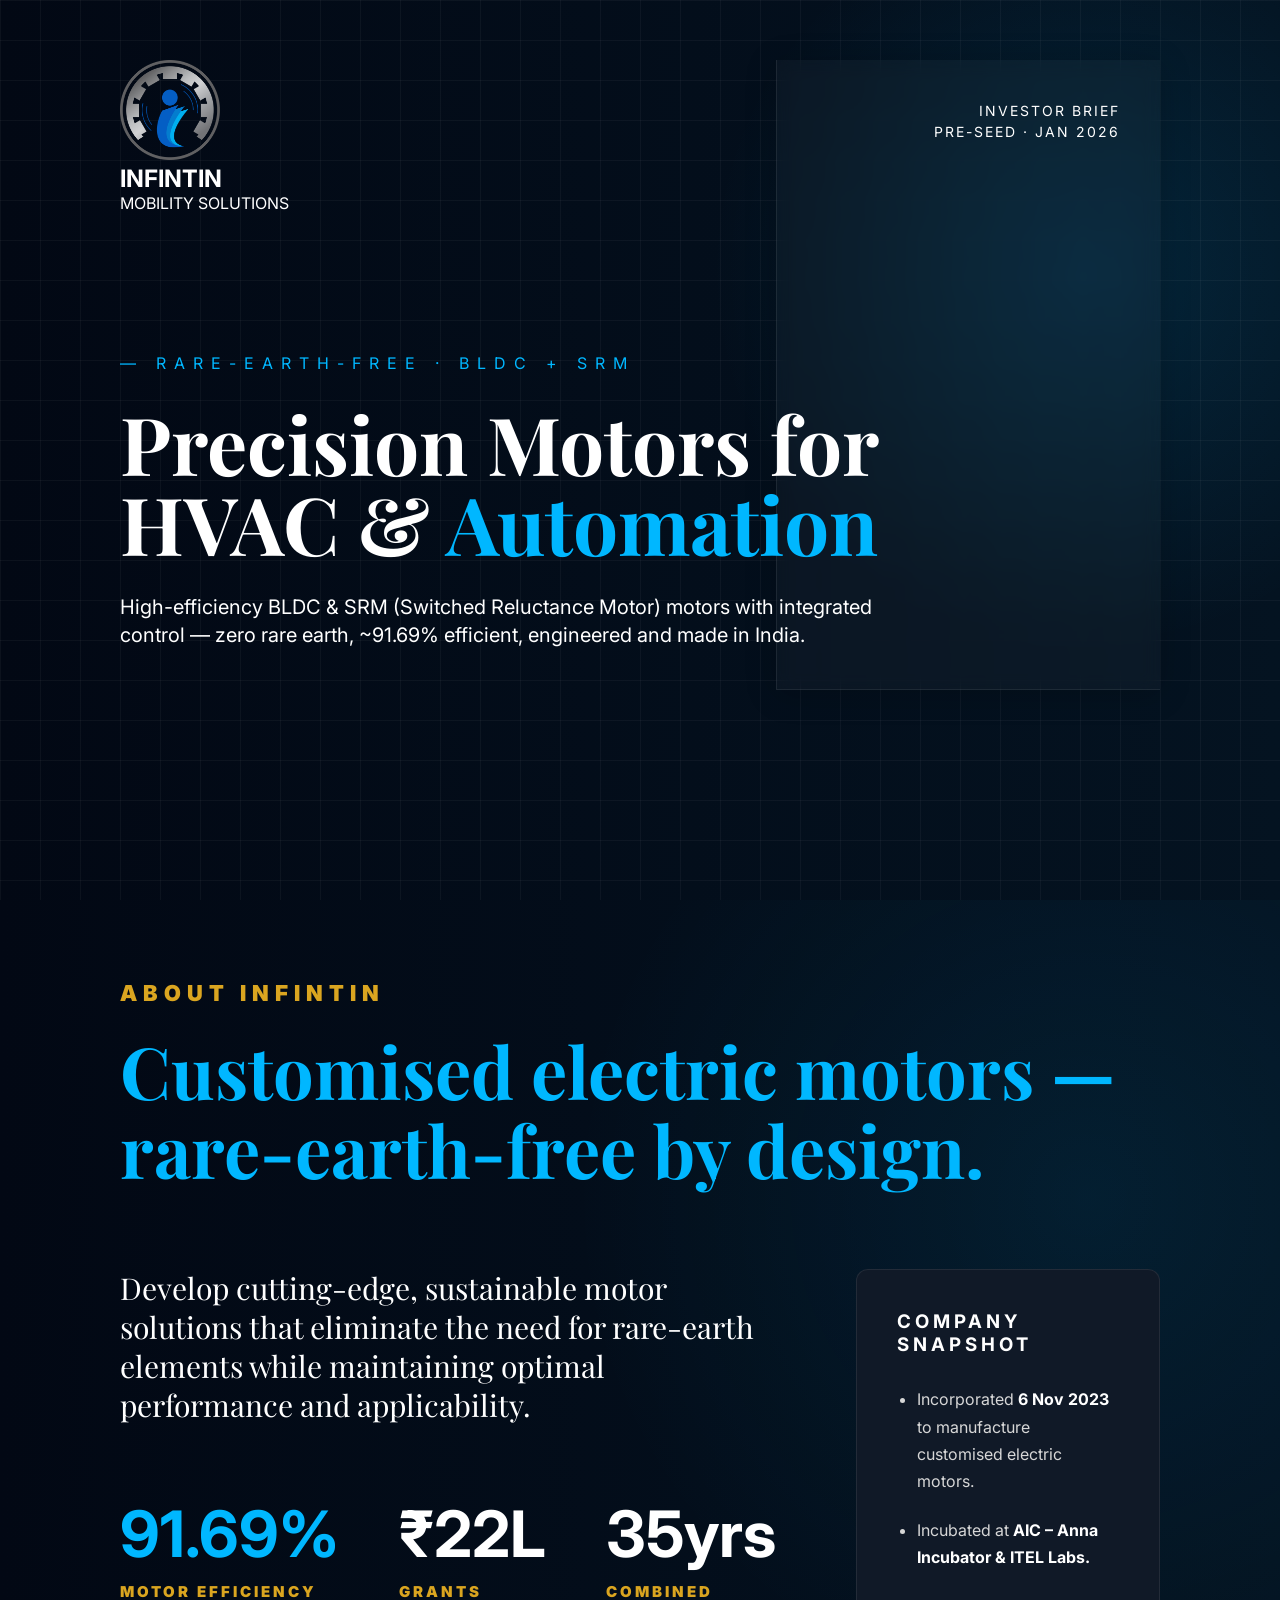
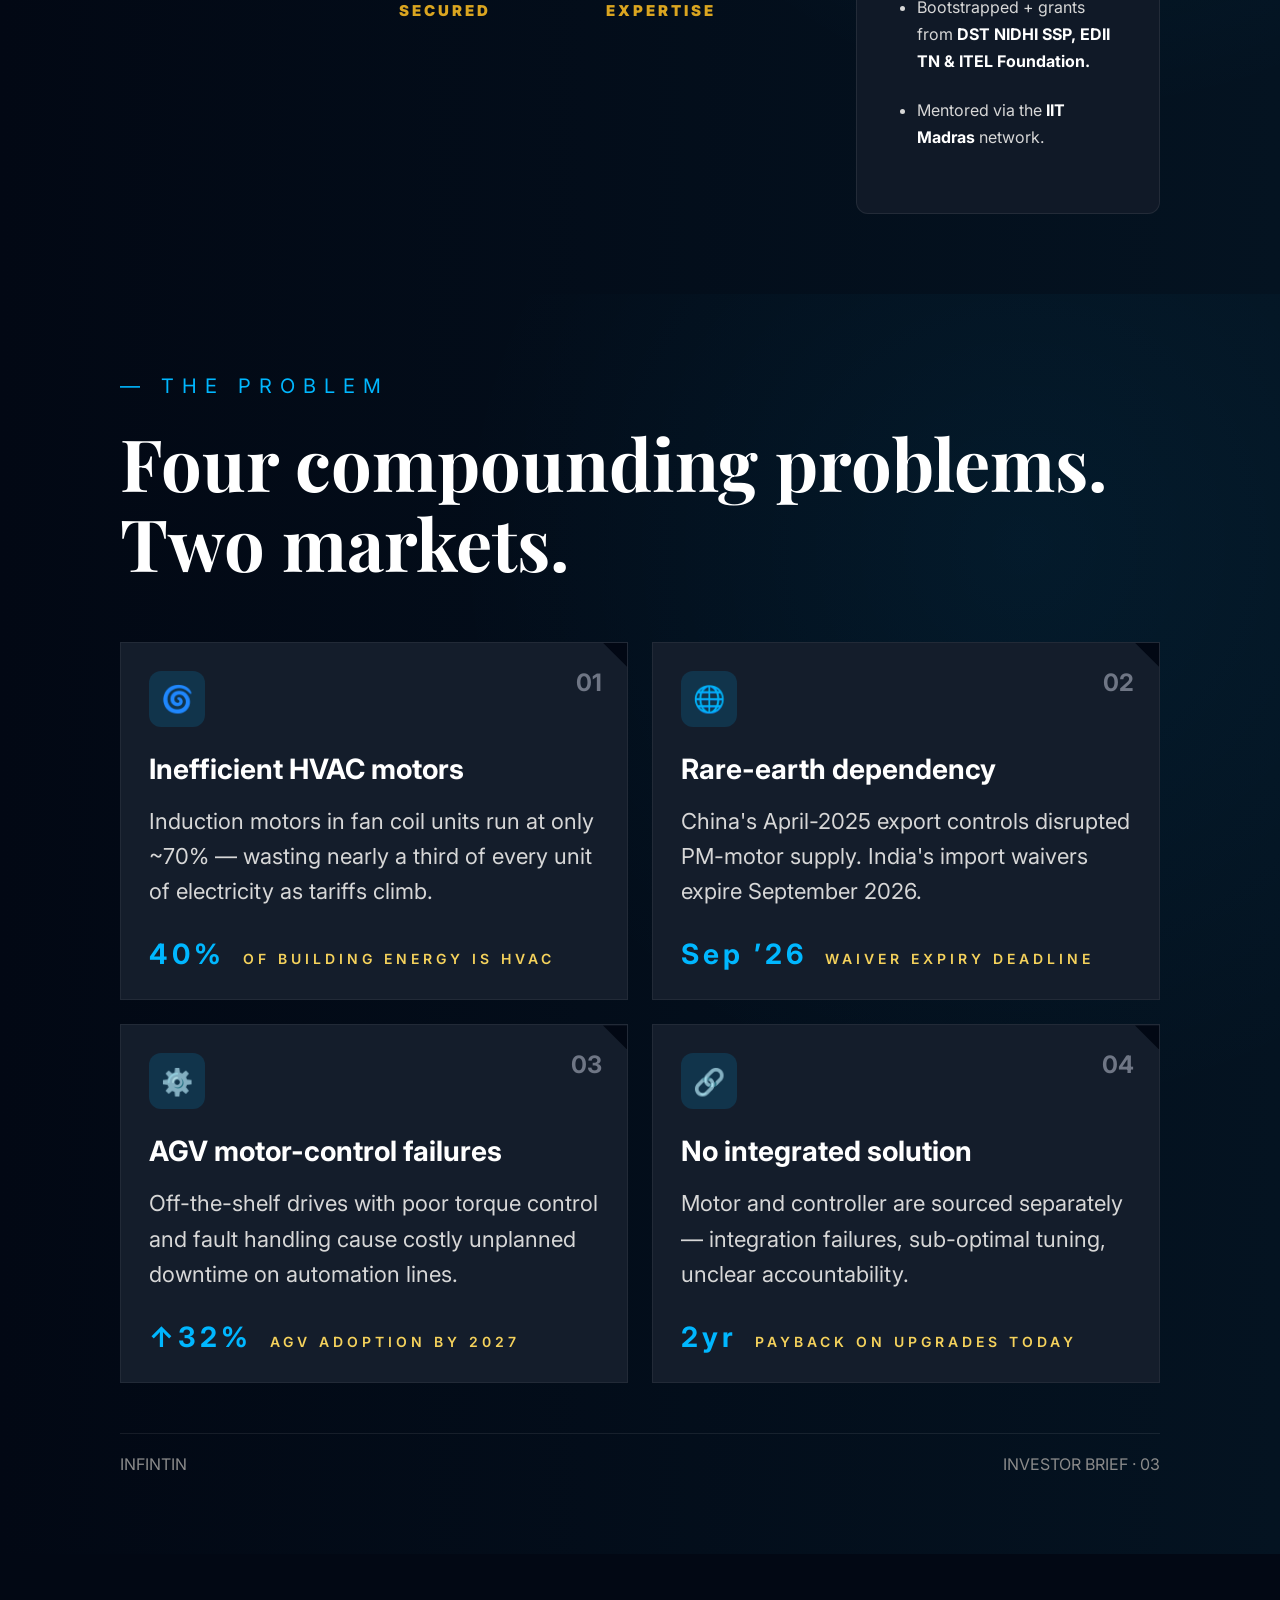
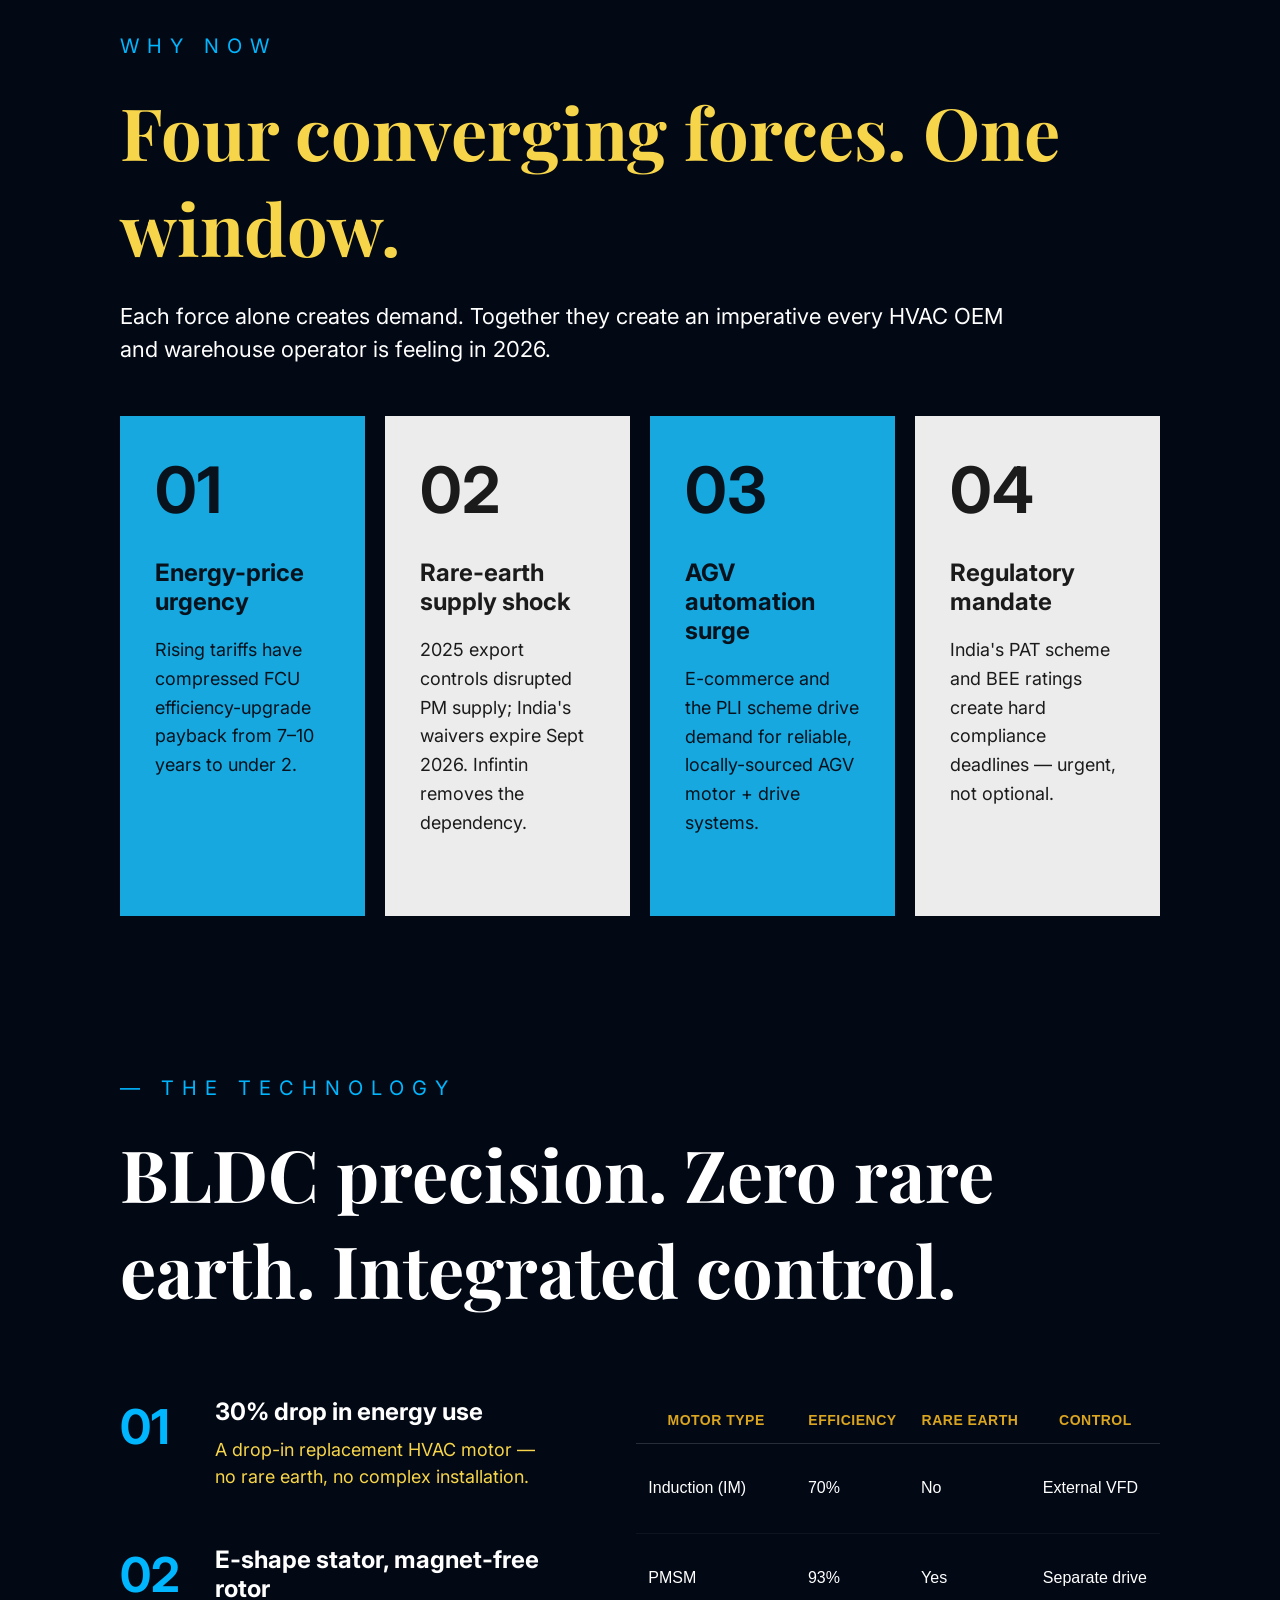
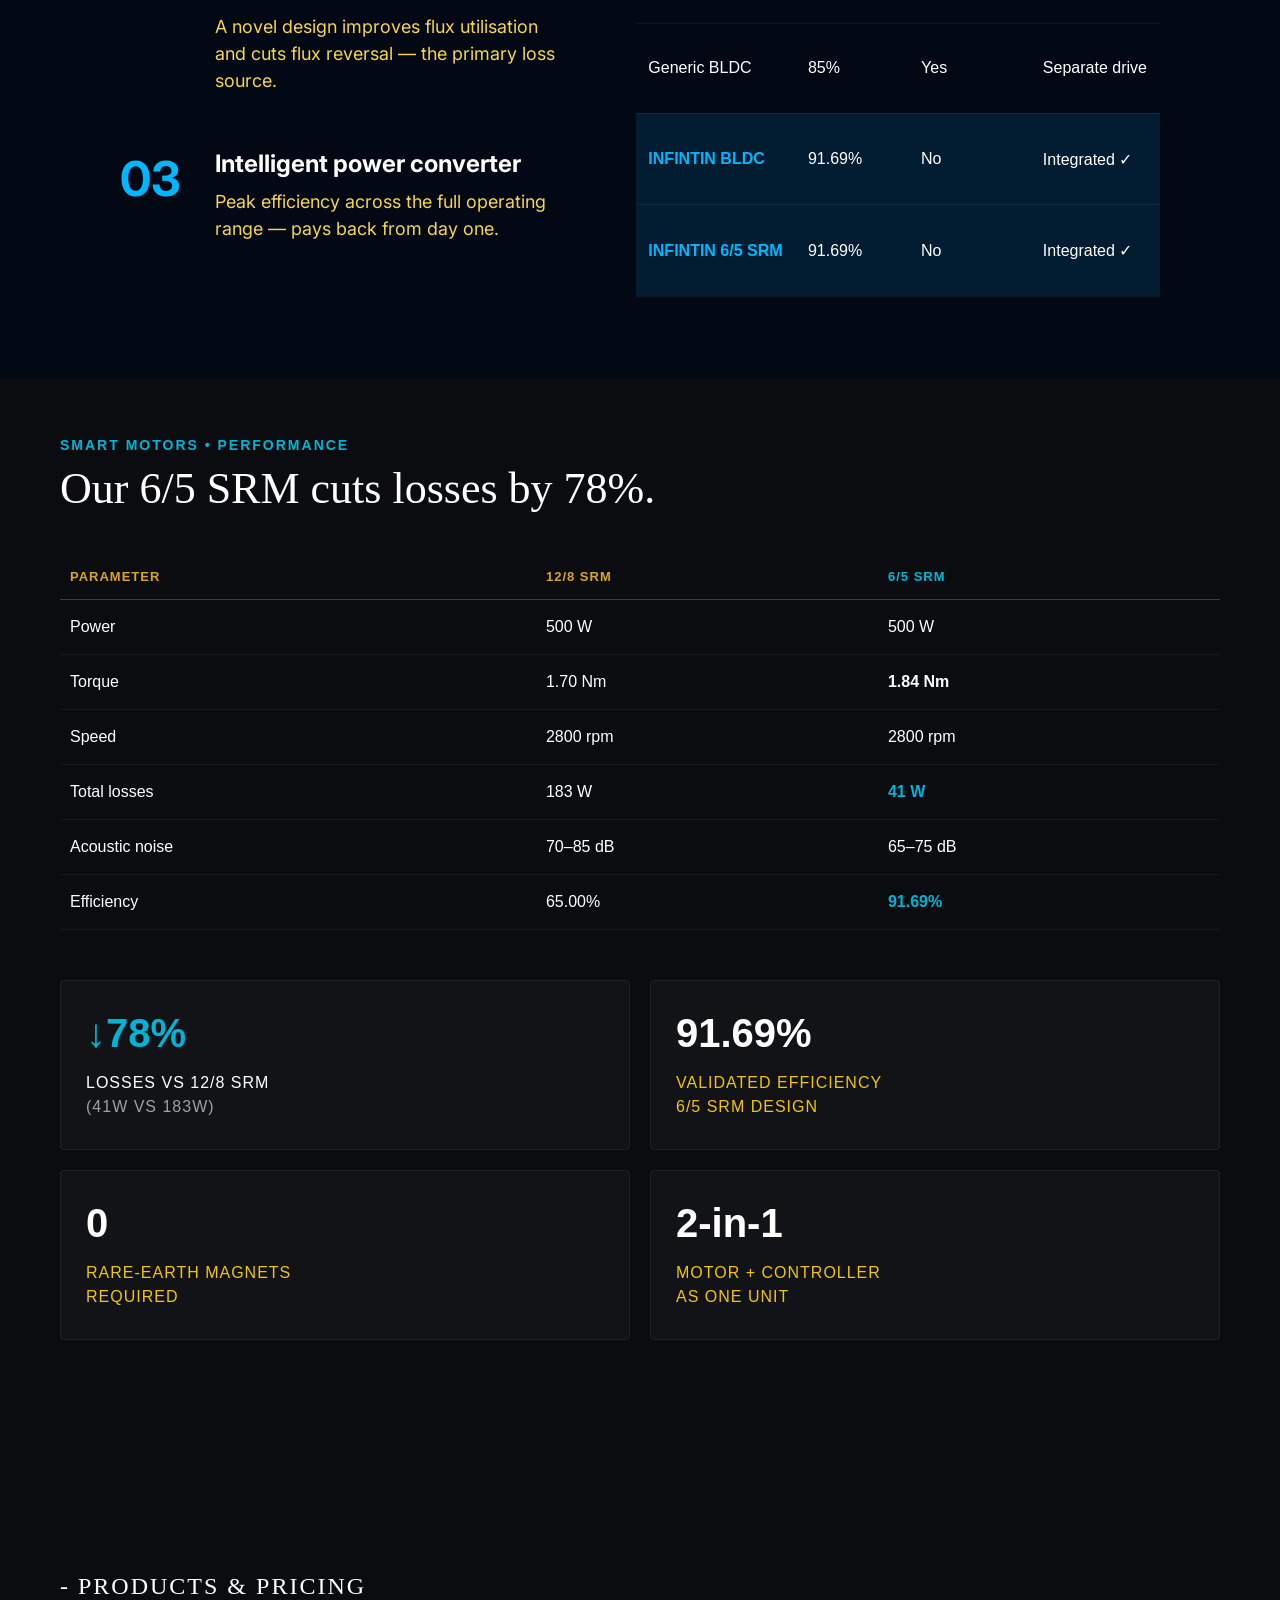
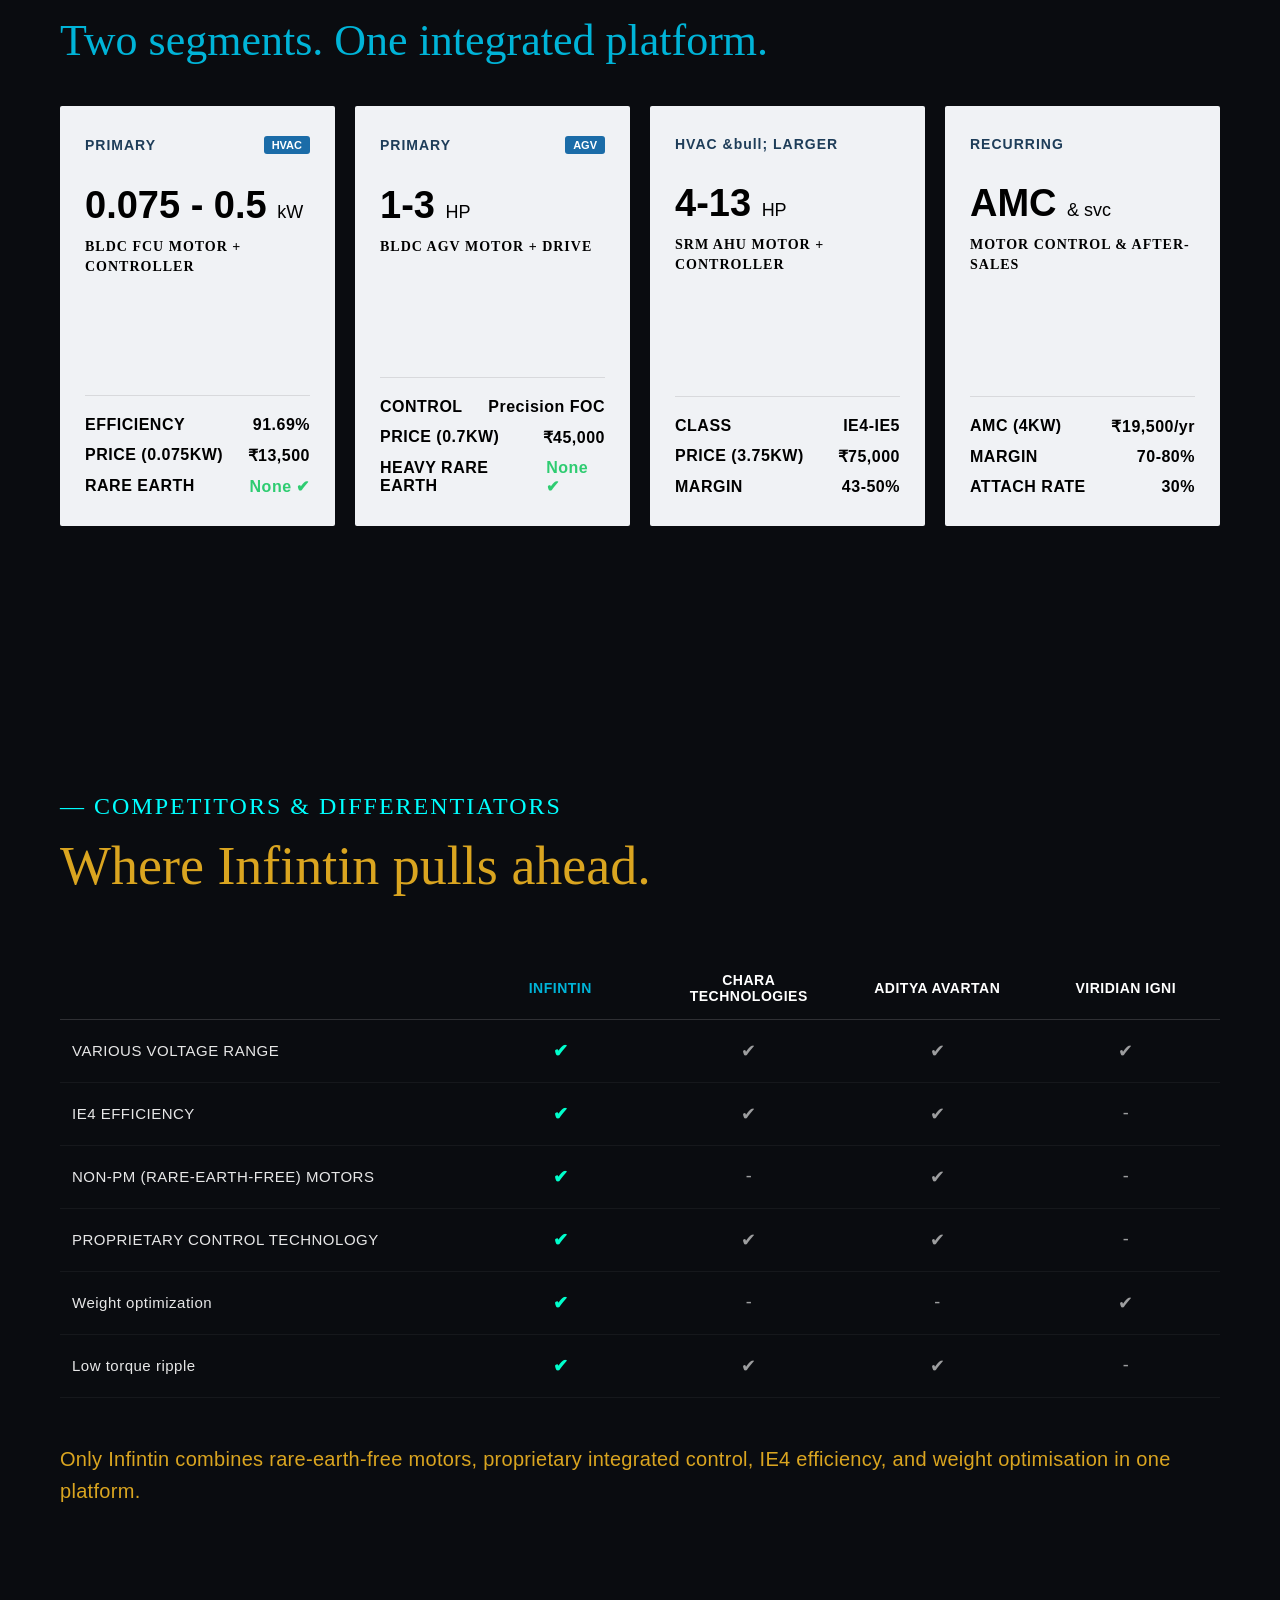
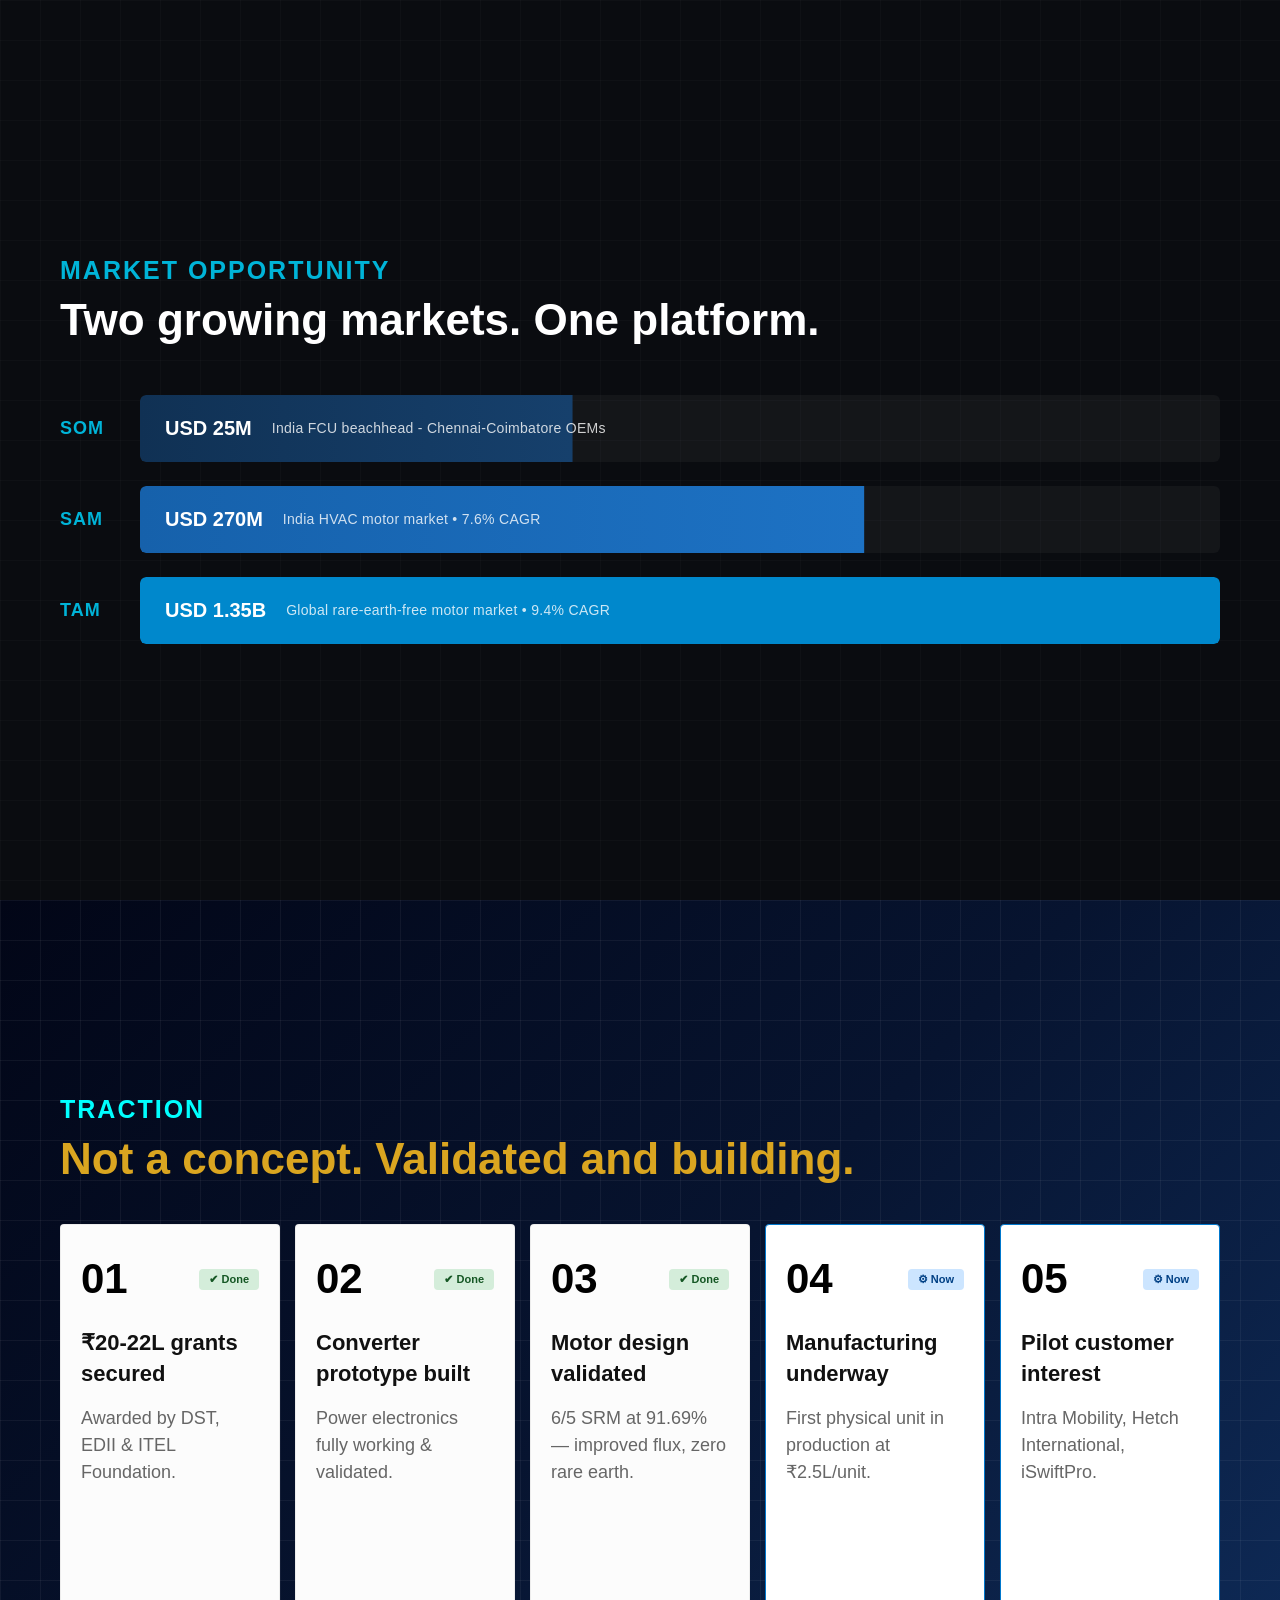
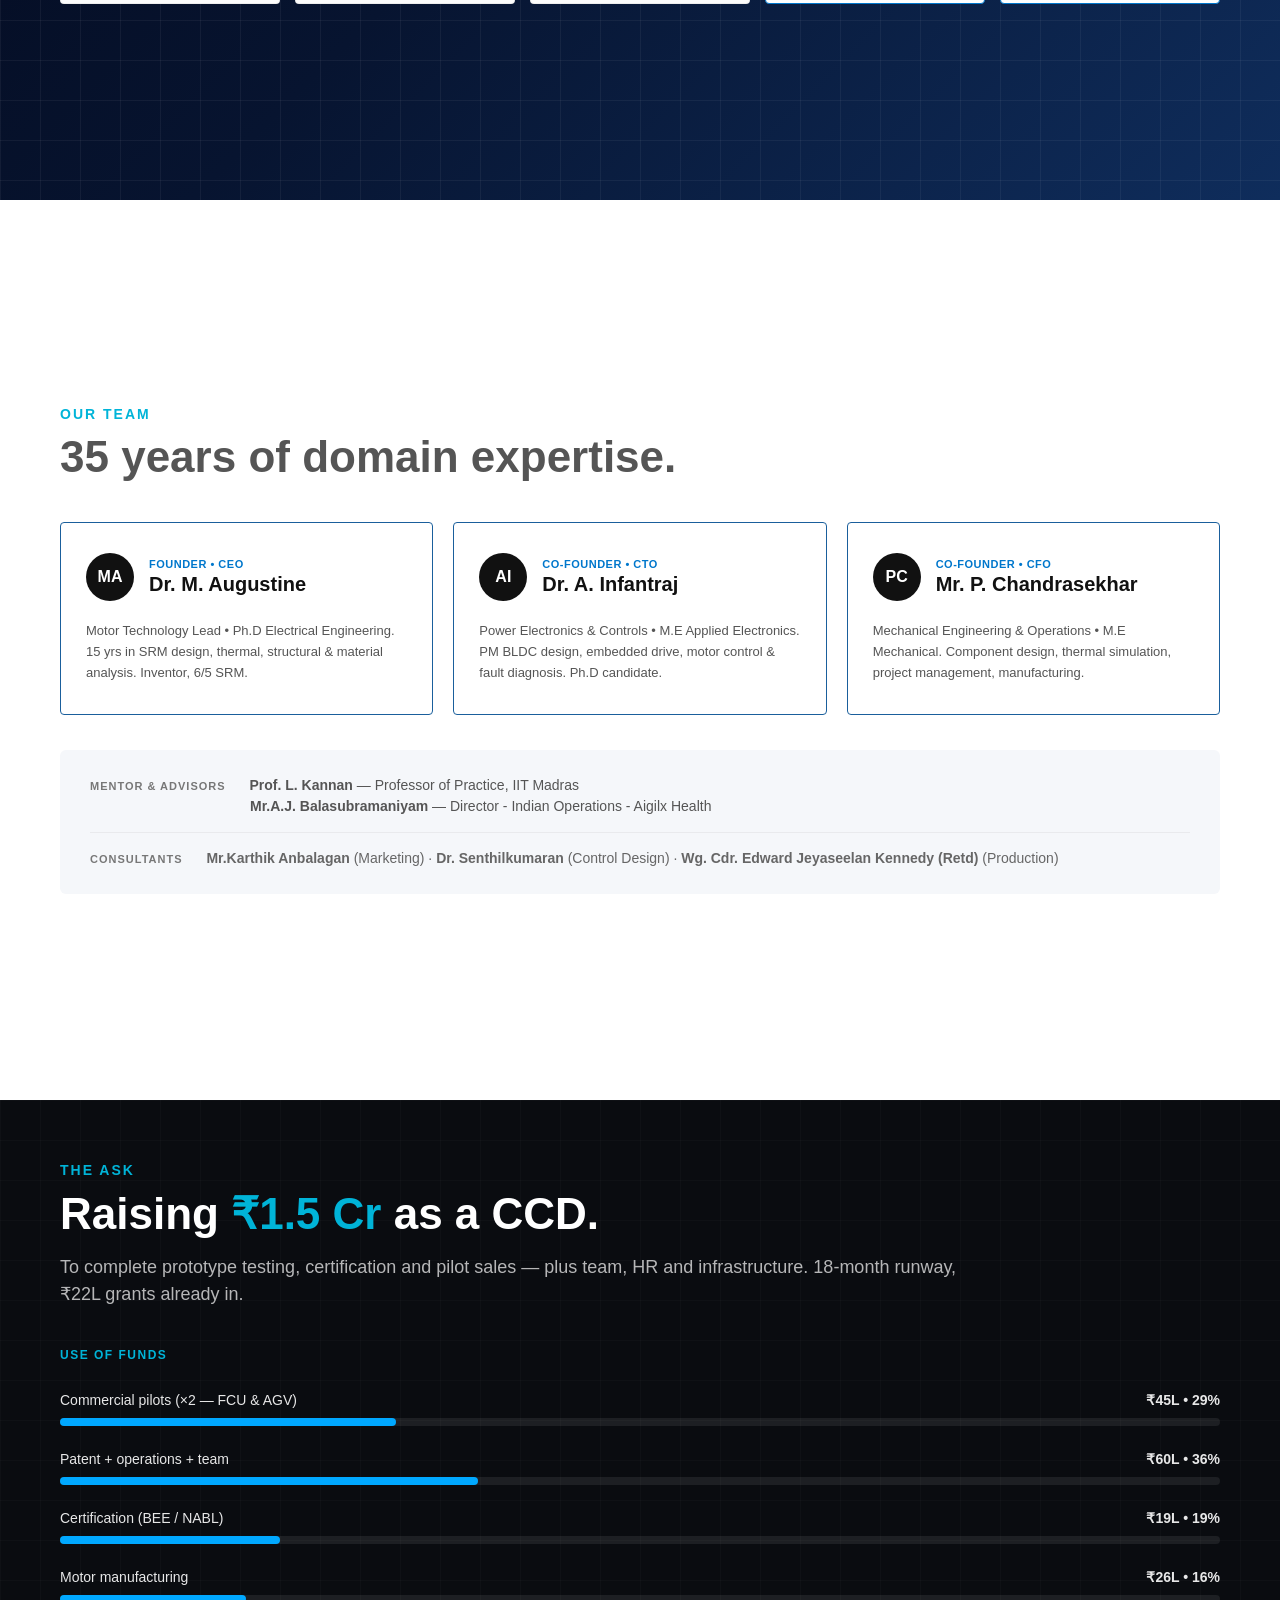
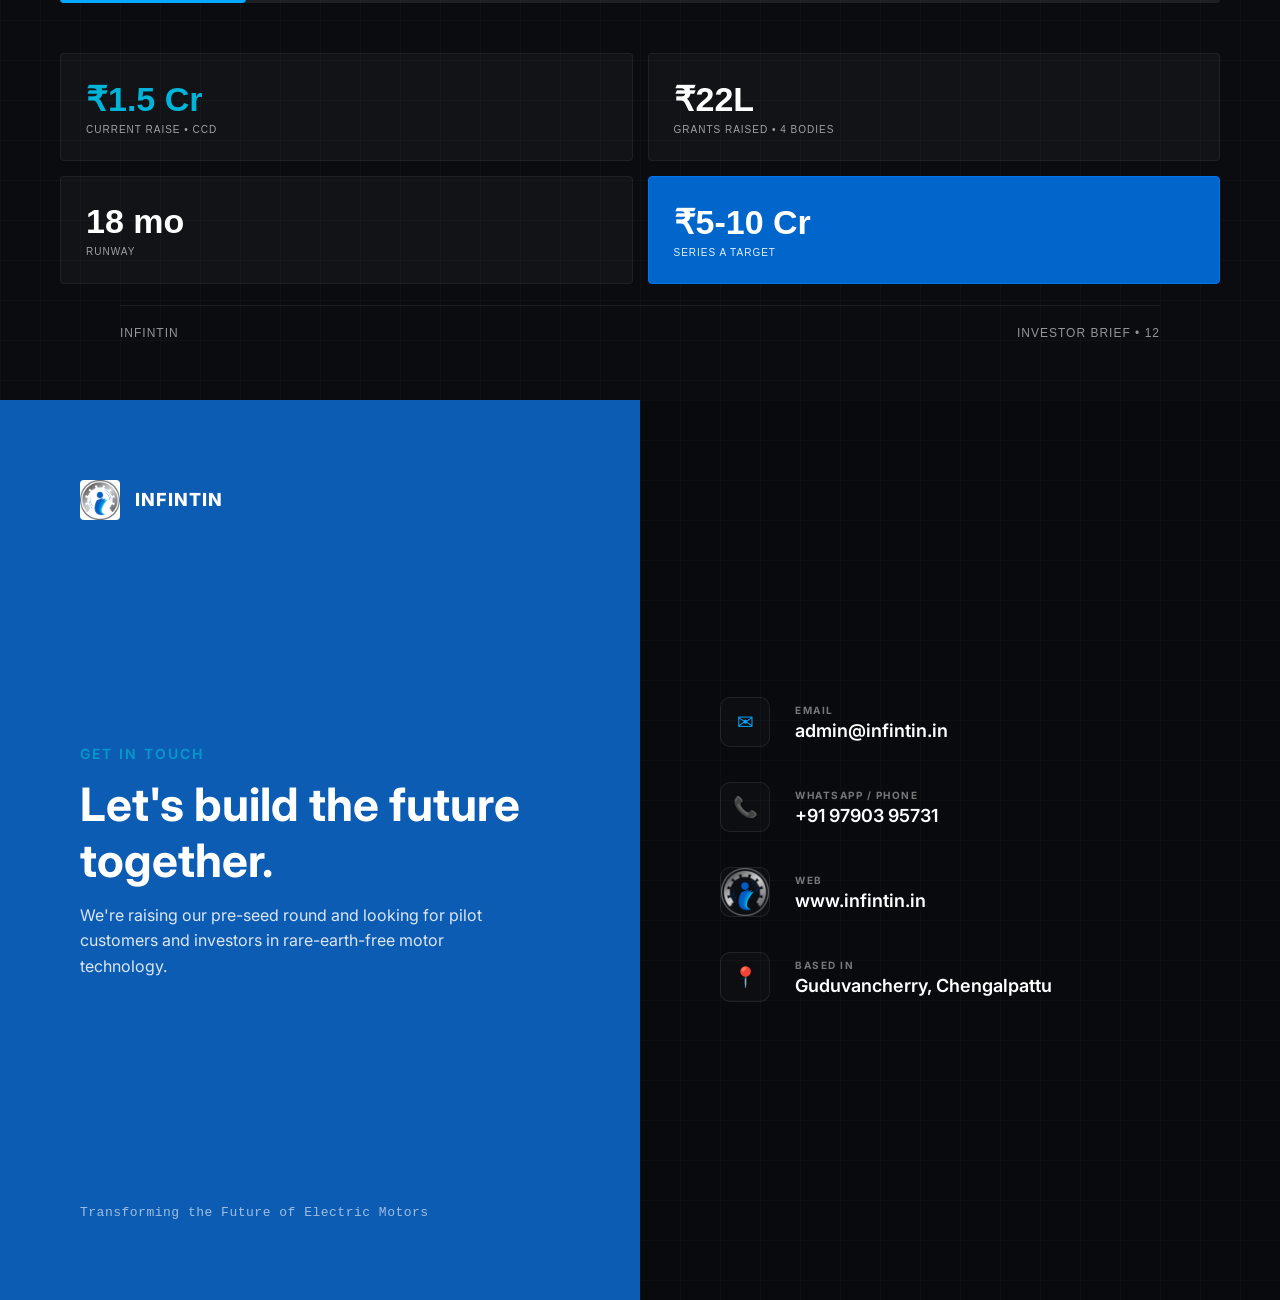
==== index.html @ be8ca916 "Rename homepage to index.html" ====
<!DOCTYPE html>
<html lang="en">
<head>
    <meta charset="UTF-8">
    <meta name="viewport" content="width=device-width, initial-scale=1.0">

    <title>Infintin Investor Brief</title>
    <style>

*{
    margin:0;
    padding:0;
    box-sizing:border-box;
}

html{
    scroll-behavior:smooth;
}

body{
    background:#020814;
    color:#ffffff;
    font-family:'Inter',sans-serif;
}

/* ==========================
   COMMON
========================== */

.slide{
    min-height:100vh;
    position:relative;
    overflow:hidden;
}

/* ==========================
   SLIDE 1
========================== */

#slide-1{

    background:
    radial-gradient(
        circle at 85% 30%,
        rgba(0,183,255,.12),
        transparent 30%
    ),
    linear-gradient(
        to right,
        #020814,
        #041321
    );

    padding:60px 120px;
}

#slide-1::before{
    content:"";
    position:absolute;
    inset:0;

    background:
    linear-gradient(
        rgba(255,255,255,.04) 1px,
        transparent 1px
    ),
    linear-gradient(
        90deg,
        rgba(255,255,255,.04) 1px,
        transparent 1px
    );

    background-size:40px 40px;
}

.header{
    display:flex;
    justify-content:space-between;
    align-items:center;
    position:relative;
    z-index:2;
}

.company{
    display:flex;
    align-items:center;
    gap:15px;
}

.logo{
    width:55px;
    height:55px;
    background:white;
    border-radius:4px;
}

.company h3{
    letter-spacing:2px;
}

.company p{
    letter-spacing:4px;
    font-size:13px;
}

.investor-brief{
    text-align:right;
    font-size:14px;
    letter-spacing:2px;
}

.hero-content{
    margin-top:140px;
    position:relative;
    z-index:2;
}

.tagline{
    color:#00b7ff;
    letter-spacing:8px;
    margin-bottom:30px;
}

.hero-content h1{
    font-family:'Playfair Display',serif;
    font-size:90px;
    line-height:1;
    margin-bottom:30px;
}

.hero-content span{
    color:#00b7ff;
}

.hero-description{
    max-width:800px;
    font-size:24px;
    line-height:1.4;
}

.slide-footer{
    position:absolute;
    bottom:60px;
    left:120px;
    right:120px;

    display:flex;
    justify-content:space-between;

    border-top:1px solid rgba(255,255,255,.08);

    padding-top:25px;

    color:#cfcfcf;
}

/* ==========================
   SLIDE 2
========================== */

#slide-2{
    padding:80px 120px;

    background:
    radial-gradient(
        circle at 85% 30%,
        rgba(0,183,255,.08),
        transparent 40%
    ),
    linear-gradient(
        to right,
        #020814,
        #041321
    );
}

.about-section{
    max-width:1400px;
    margin:auto;
}

.about-label{
    color:goldenrod;
    font-size:22px;
    font-weight:1000;
    letter-spacing:6px;
    margin-bottom:25px;
}

.about-title{
    font-family:'Playfair Display',serif;
    color:#00b7ff;
    font-size:72px;
    line-height:1.1;
    margin-bottom:80px;
}

.about-content{
    display:flex;
    justify-content:space-between;
    gap:80px;
}

.about-left{
    flex:1;
}

.about-description{
    font-family:'Playfair Display',serif;
    font-size:30px;
    line-height:1.3;
    max-width:700px;
    margin-bottom:70px;
}

.stats-row{
    display:flex;
    gap:60px;
}

.stat-number{
    font-size:64px;
    font-weight:700;
    color:#00b7ff;
}

.stat-number.white{
    color:white;
}

.stat-text{
    margin-top:10px;
    font-size:15px;
    letter-spacing:3px;
    font-weight: 1000;
    color:goldenrod;
}

.snapshot-box{
    width:520px;
    background:#101927;
    border:1px solid rgba(255,255,255,.08);
    border-radius:12px;
    padding:40px;
}

.snapshot-box h3{
    letter-spacing:4px;
    margin-bottom:30px;
}

.snapshot-box ul{
    padding-left:20px;
}

.snapshot-box li{
    margin-bottom:22px;
    line-height:1.7;
    color:#d7d7d7;
}

.snapshot-box strong{
    color:white;
}

/* ==========================
   RESPONSIVE
========================== */

@media(max-width:1024px){

    #slide-1,
    #slide-2{
        padding:40px;
    }

    .hero-content h1{
        font-size:54px;
    }

    .about-title{
        font-size:48px;
    }

    .about-content{
        flex-direction:column;
    }

    .snapshot-box{
        width:100%;
    }

    .stats-row{
        flex-wrap:wrap;
    }

    .slide-footer{
        left:40px;
        right:40px;
    }
}

/* ==========================
   SLIDE 3
========================== */

#slide-3{
    min-height:100vh;
    padding:80px 120px;
    background:
    radial-gradient(
        circle at 80% 20%,
        rgba(0,183,255,.06),
        transparent 40%
    ),
    linear-gradient(
        to right,
        #020814,
        #041321
    );
}

.problem-label{
    color:#00b7ff;
    font-size:20px;
    letter-spacing:8px;
    margin-bottom:25px;
}

.problem-title{
    font-family:'Playfair Display',serif;
    font-size:72px;
    line-height:1.1;
    margin-bottom:60px;
}

.problem-grid{
    display:grid;
    grid-template-columns:1fr 1fr;
    gap:24px;
}

.problem-card{
    position:relative;
    background:#141d2b;
    border:1px solid rgba(255,255,255,.06);
    padding:28px;
    min-height:290px;
    overflow:hidden;
}

.problem-card::after{
    content:"";
    position:absolute;
    top:0;
    right:0;
    width:24px;
    height:24px;
    background:#020814;
    clip-path:polygon(100% 0,0 0,100% 100%);
}

.card-number{
    position:absolute;
    right:25px;
    top:25px;
    color:#6f7685;
    font-weight:700;
    font-size:24px;
}

.icon-box{
    width:56px;
    height:56px;
    border-radius:12px;
    background:rgba(0,183,255,.15);
    display:flex;
    align-items:center;
    justify-content:center;
    font-size:26px;
    margin-bottom:25px;
}

.problem-card h3{
    font-size:28px;
    margin-bottom:18px;
}

.problem-card p{
    color:#d7d7d7;
    line-height:1.6;
    font-size:22px;
    margin-bottom:28px;
}

.highlight{
    color:#f5d25c;
    letter-spacing:4px;
    font-size:14px;
    font-weight:600;
}

.highlight span{
    color:#00b7ff;
    font-size:28px;
    font-weight:700;
    margin-right:10px;
}

.slide3-footer{
    margin-top:50px;
    padding-top:20px;
    border-top:1px solid rgba(255,255,255,.08);
    display:flex;
    justify-content:space-between;
    color:#8a8a8a;
}

/* Responsive */

@media(max-width:1024px){

    .problem-grid{
        grid-template-columns:1fr;
    }

    .problem-title{
        font-size:48px;
    }

    .problem-card{
        min-height:auto;
    }
}

/* ==========================
   SHARED SECTION LABEL
========================== */

.section-label{
    color:#00b7ff;
    letter-spacing:8px;
    font-size:20px;
    margin-bottom:25px;
}

/* ==========================
   SLIDE 4
========================== */

#slide-4{
    min-height:100vh;
    padding:80px 120px;
    background:#020814;
}

.why-title{
    font-family:'Playfair Display',serif;
    font-size:72px;
    color:#f7d54a;
    margin-bottom:25px;
}

.why-subtitle{
    font-size:22px;
    max-width:900px;
    line-height:1.5;
    margin-bottom:50px;
}

.force-grid{
    display:grid;
    grid-template-columns:repeat(4,1fr);
    gap:20px;
}

.force-card{
    min-height:500px;
    padding:35px;
}

.force-card.blue{
    background:#16a8df;
    color:#07121d;
}

.force-card.light{
    background:#ececec;
    color:#1b1b1b;
}

.force-number{
    font-size:64px;
    font-weight:700;
    margin-bottom:30px;
}

.force-card h3{
    font-size:24px;
    margin-bottom:20px;
}

.force-card p{
    line-height:1.6;
    font-size:18px;
}

/* ==========================
   SLIDE 5
========================== */

#slide-5{
    min-height:100vh;
    padding:80px 120px;
    background:#020814;
}

.technology-title{
    font-family:'Playfair Display',serif;
    font-size:72px;
    margin-bottom:80px;
}

.technology-layout{
    display:grid;
    grid-template-columns:1fr 1.2fr;
    gap:80px;
}

.tech-item{
    display:flex;
    gap:25px;
    margin-bottom:55px;
}

.tech-item span{
    color:#00b7ff;
    font-size:48px;
    font-weight:700;
    min-width:70px;
}

.tech-item h3{
    font-size:24px;
    margin-bottom:10px;
}

.tech-item p{
    color:#f7d54a;
    line-height:1.5;
    font-size:18px;
}

.comparison-table{
    width:100%;
    height: 100%;
    border-collapse:collapse;
    border-width: 5px;
}

.comparison-table th{
    text-align:left;
    padding:18px;
    font-size:18px;
    border-bottom:1px solid rgba(255,255,255,.1);
}

.comparison-table td{
    padding:18px;
    border-bottom:1px solid rgba(255,255,255,.06);
}

.highlight-row{
    background:rgba(0,183,255,.12);
}

.highlight-row td:first-child{
    color:#00b7ff;
    font-weight:700;
}

/* ==========================
   RESPONSIVE
========================== */

@media(max-width:1200px){

    .force-grid{
        grid-template-columns:1fr 1fr;
    }

    .technology-layout{
        grid-template-columns:1fr;
    }
}

@media(max-width:768px){

    .force-grid{
        grid-template-columns:1fr;
    }

    .why-title,
    .technology-title{
        font-size:48px;
    }
}

/* Global Slide Setup Definitions (Ensure hierarchy consistency) */
:root {
  --bg-dark: #0a0c10;
  --text-light: #ffffff;
  --accent-blue: #00b4d8;
  --card-light-bg: #f0f2f5;
  --text-dark: #000000;
  --accent-green: #2ecc71;
  --accent-yellow: #d4af37;
}

.slide-dark {
  background-color: var(--bg-dark);
  color: var(--text-light);
  font-family: -apple-system, BlinkMacSystemFont, "Segoe UI", Roboto, Helvetica, Arial, sans-serif;
  padding: 60px;
  min-height: 100vh;
  box-sizing: border-box;
  position: relative;
  display: flex;
  flex-direction: column;
  justify-content: center;
}

.slide-container {
  max-width: 1200px;
  width: 100%;
  margin: 0 auto;
}

.slide-header {
  margin-bottom: 40px;
}

.slide-tagline {
  color: var(--accent-blue);
  font-size: 14px;
  letter-spacing: 2px;
  font-weight: 600;
  margin: 0 0 10px 0;
}

.slide-pretitle {
  font-family: "Georgia", serif;
  font-size: 24px;
  font-weight: initial;
  letter-spacing: 2px;
  margin: 0 0 15px 0;
}

.slide-title {
  font-family: "Georgia", serif;
  font-size: 44px;
  font-weight: normal;
  margin: 0;
}

.text-accent { color: var(--accent-blue); }
.text-bold { font-weight: bold; }
.text-green { color: var(--accent-green); }
.text-yellow { color: #f1c40f; }
.text-muted { opacity: 0.6; }

.grid-2col {
  display: grid;
  grid-template-columns: 1.1sfr 0.9fr;
  gap: 50px;
  align-items: start;
}

/* Footer layout rules */
.slide-footer {
  display: flex;
  justify-content: space-between;
  border-top: 1px solid rgba(255, 255, 255, 0.1);
  padding-top: 20px;
  margin-top: 60px;
  font-size: 12px;
  letter-spacing: 1px;
  opacity: 0.7;
}

/* --- Slide 6 Specific --- */
.performance-table {
  width: 100%;
  border-collapse: collapse;
  font-size: 16px;
}

.performance-table th {
  text-align: left;
  padding: 15px 10px;
  border-bottom: 1px solid rgba(255, 255, 255, 0.2);
  font-size: 13px;
  letter-spacing: 1px;
}

.performance-table td {
  padding: 18px 10px;
  border-bottom: 1px solid rgba(255, 255, 255, 0.05);
}

.metrics-grid {
  display: grid;
  grid-template-columns: repeat(2, 1fr);
  gap: 20px;
}

.metric-card {
  background-color: rgba(255, 255, 255, 0.03);
  border: 1px solid rgba(255, 255, 255, 0.05);
  border-radius: 4px;
  padding: 30px 25px;
}

.metric-value {
  font-size: 40px;
  font-weight: bold;
  margin-bottom: 15px;
}

.metric-label {
  font-size: 16px;
  letter-spacing: 1px;
  line-height: 1.5;
}

/* --- Slide 7 Specific --- */
.pricing-grid {
  display: grid;
  grid-template-columns: repeat(4, 1fr);
  gap: 20px;
}

.pricing-card {
  background-color: var(--card-light-bg);
  color: var(--text-dark);
  border-radius: 2px;
  padding: 30px 25px;
  display: flex;
  flex-direction: column;
  justify-content: space-between;
  min-height: 420px;
}

.card-header {
  display: flex;
  justify-content: space-between;
  align-items: center;
  margin-bottom: 30px;
}

.card-type {
  font-size: 14px;
  font-weight: bold;
  letter-spacing: 1px;
  color: #1e3d59;
}

.card-badge {
  background-color: #1b6ca8;
  color: #fff;
  font-size: 11px;
  font-weight: bold;
  padding: 3px 8px;
  border-radius: 3px;
}

.card-main {
  margin-bottom: auto;
  font-weight: bold;
}

.card-spec {
  font-size: 38px;
  font-weight: bold;
  font-family: Arial, sans-serif;
  margin-bottom: 10px;
}

.card-spec .unit {
  font-size: 18px;
  font-weight: normal;
}

.card-product-name {
  font-family: "Georgia", serif;
  font-size: 14px;
  letter-spacing: 1px;
  line-height: 1.4;
  margin: 0 0 40px 0;
}

.card-details {
  border-top: 1px solid rgba(0, 0, 0, 0.1);
  padding-top: 20px;
}

.detail-row {
  display: flex;
  justify-content: space-between;
  font-size: 16px;
  margin-bottom: 12px;
  letter-spacing: 0.5px;
  font-weight: bold;
}

.detail-row:last-child {
  margin-bottom: 0;
}

/* Responsive Overrides */
@media (max-width: 992px) {
  .grid-2col, .pricing-grid {
    grid-template-columns: 1fr;
    gap: 30px;
  }
  .pricing-card {
    min-height: auto;
  }
}

/* --- Slide 8 Specific --- */
#slide-8 .slide-title {
  font-size: 54px;
  margin-top: 10px;
}

.text-uppercase {
  text-transform: uppercase;
}

.Matrix-container {
  margin-top: 60px;
}

.comparison-table {
  width: 100%;
  border-collapse: collapse;
  font-family: -apple-system, BlinkMacSystemFont, "Segoe UI", Roboto, sans-serif;
}

.comparison-table th {
  padding: 15px 12px;
  font-size: 14px;
  font-weight: 600;
  letter-spacing: 0.5px;
  text-align: center;
  border-bottom: 1px solid rgba(255, 255, 255, 0.15);
}

.comparison-table th.feature-col {
  width: 35%;
}

.comparison-table th.comp-col {
  width: 16.25%;
}

.comparison-table td {
  padding: 20px 12px;
  border-bottom: 1px solid rgba(255, 255, 255, 0.05);
}

.comparison-table td.feature-name {
  text-align: left;
  font-size: 15px;
  letter-spacing: 0.5px;
  color: rgba(255, 255, 255, 0.9);
}

/* Match layout variations from original font hierarchy mix */
.comparison-table tbody tr:nth-child(-n+4) td.feature-name {
  text-transform: uppercase;
}

.comparison-table td.check-cell {
  text-align: center;
  font-size: 18px;
}

#slide-8 .text-green {
  color: #00ffcc; /* Vibrantly distinct accent check color */
  font-weight: bold;
}

.matrix-summary {
  margin-top: 45px;
  font-size: 13px;
  color: rgba(255, 255, 255, 0.5);
  line-height: 1.6;
  letter-spacing: 0.3px;
}

/* Responsive Handling */
@media (max-width: 768px) {
  .comparison-table {
    display: block;
    overflow-x: auto;
    white-space: nowrap;
  }
}

/* --- Global Additions & Overrides --- */
.font-sans {
  font-family: -apple-system, BlinkMacSystemFont, "Segoe UI", Roboto, Helvetica, Arial, sans-serif !important;
  font-weight: 700;
}

.slide-light {
  background-color: #ffffff;
  color: #555555;
  font-family: -apple-system, BlinkMacSystemFont, "Segoe UI", Roboto, sans-serif;
  padding: 60px;
  min-height: 100vh;
  box-sizing: border-box;
  display: flex;
  flex-direction: column;
  justify-content: center;
}

.grid-bg {
  background-image: 
    linear-gradient(rgba(255, 255, 255, 0.02) 1px, transparent 1px),
    linear-gradient(90deg, rgba(255, 255, 255, 0.02) 1px, transparent 1px);
  background-size: 40px 40px;
}

.dark-border {
  border-top: 1px solid rgba(0, 0, 0, 0.08) !important;
}

.opacity-7 { opacity: 0.7; }

/* --- Slide 9 Specific --- */
.market-bars-container {
  margin-top: 50px;
  display: flex;
  flex-direction: column;
  gap: 24px;
}

.market-row {
  display: flex;
  align-items: center;
  gap: 30px;
}

.market-lbl {
  width: 50px;
  font-size: 18px;
  font-weight: bold;
  color: var(--accent-blue);
  letter-spacing: 1px;
}

.bar-track {
  flex-grow: 1;
  background-color: rgba(255, 255, 255, 0.04);
  border-radius: 6px;
  overflow: hidden;
}

.bar-fill {
  display: flex;
  align-items: center;
  padding: 22px 25px;
  gap: 20px;
  border-radius: 6px;
}

.som-fill { background: linear-gradient(90deg, #103154 0%, #16406c 40%, transparent 40.1%); width: 100%; }
.sam-fill { background: linear-gradient(90deg, #1661ab 0%, #1d72c4 67%, transparent 67.1%); width: 100%; }
.tam-fill { background: #0088cc; width: 100%; }

.bar-value {
  font-size: 20px;
  font-weight: 800;
  color: #fff;
  white-space: nowrap;
}

.bar-desc {
  font-size: 14px;
  color: rgba(255, 255, 255, 0.8);
  letter-spacing: 0.3px;
}

/* --- Slide 10 Specific --- */
.timeline-grid {
  display: grid;
  grid-template-columns: repeat(5, 1fr);
  gap: 15px;
  margin-top: 40px;
}

.timeline-card {
  border: 1px solid rgba(0, 0, 0, 0.06);
  background-color: #fcfcfc;
  border-radius: 4px;
  padding: 30px 20px;
  min-height: 380px;
  box-sizing: border-box;
}

.timeline-card.active {
  border: 1px solid #cceeff;
  background-color: #f4fbc3; /* Soft accent dynamic blend matching presentation canvas visually */
  background: #ffffff;
  border-color: #0077cc;
}

.card-meta {
  display: flex;
  justify-content: space-between;
  align-items: center;
  margin-bottom: 25px;
}

.step-num {
  font-size: 42px;
  font-weight: 800;
  color: black;
}

.status-badge {
  font-size: 11px;
  font-weight: bold;
  padding: 4px 10px;
  border-radius: 4px;
}

.badge-done { background-color: #d4edda; color: #155724; }
.badge-now { background-color: #cce5ff; color: #004085; }

.timeline-heading {
  font-size: 22px;
  color: #111;
  margin: 0 0 15px 0;
  line-height: 1.4;
}

.timeline-desc {
  font-size: 18px;
  color: #666;
  line-height: 1.5;
  margin: 0;
}

/* --- Slide 11 Specific --- */
.team-grid {
  display: grid;
  grid-template-columns: repeat(3, 1fr);
  gap: 20px;
  margin-top: 40px;
}

.team-card {
  border: 1px solid #1a5f9c;
  border-radius: 4px;
  padding: 30px 25px;
}

.profile-header {
  display: flex;
  align-items: center;
  gap: 15px;
  margin-bottom: 20px;
}

.profile-avatar {
  background-color: #111;
  color: #fff;
  font-size: 16px;
  font-weight: bold;
  width: 48px;
  height: 48px;
  border-radius: 50%;
  display: flex;
  align-items: center;
  justify-content: center;
  flex-shrink: 0;
}

.profile-identity {
  display: flex;
  flex-direction: column;
}

.profile-role {
  font-size: 11px;
  font-weight: 700;
  color: #0077cc;
  letter-spacing: 0.5px;
}

.profile-name {
  font-size: 20px;
  color: #111;
  margin: 3px 0 0 0;
}

.profile-bio {
  font-size: 13px;
  line-height: 1.6;
  color: #555;
  margin: 0;
}

.advisors-panel {
  background-color: #f5f7fa;
  border-radius: 6px;
  padding: 25px 30px;
  margin-top: 35px;
}

.advisor-row {
  font-size: 14px;
  line-height: 1.5;
}

.primary-advisor {
  margin-bottom: 15px;
}

.advisor-label {
  font-size: 11px;
  font-weight: bold;
  letter-spacing: 1px;
  color: #777;
  margin-right: 20px;
  display: inline-block;
}

.secondary-advisors {
  color: #666;
  border-top: 1px solid rgba(0, 0, 0, 0.05);
  padding-top: 15px;
}

/* --- Slide 12 Specific --- */
.slide-subtitle {
  font-size: 18px;
  line-height: 1.5;
  color: rgba(255, 255, 255, 0.7);
  margin: 15px 0 0 0;
  max-width: 900px;
}

.funds-allocation {
  display: flex;
  flex-direction: column;
  gap: 25px;
}

.allocation-title {
  color: var(--accent-blue);
  font-size: 12px;
  letter-spacing: 1.5px;
  font-weight: 700;
  margin: 0 0 5px 0;
}

.progress-block {
  display: flex;
  flex-direction: column;
  gap: 10px;
}

.progress-info {
  display: flex;
  justify-content: space-between;
  font-size: 14px;
  color: rgba(255, 255, 255, 0.9);
}

.progress-bar-track {
  width: 100%;
  height: 8px;
  background-color: rgba(255, 255, 255, 0.08);
  border-radius: 4px;
}

.progress-bar-fill {
  height: 100%;
  background-color: #00a8ff;
  border-radius: 4px;
}

.ask-metrics {
  display: grid;
  grid-template-columns: repeat(2, 1fr);
  gap: 15px;
}

.metric-block-card {
  background-color: rgba(255, 255, 255, 0.03);
  border: 1px solid rgba(255, 255, 255, 0.05);
  border-radius: 4px;
  padding: 25px;
  display: flex;
  flex-direction: column;
  justify-content: center;
}

.blue-highlight-card {
  background-color: #0066cc;
  border-color: #0077ee;
}

.mb-value {
  font-size: 34px;
  font-weight: bold;
  margin-bottom: 5px;
}

.mb-label {
  font-size: 10px;
  letter-spacing: 1px;
  opacity: 0.6;
}

.blue-highlight-card .mb-label {
  opacity: 0.9;
}

/* --- Slide 13 Specific (Split Contact Form Grid) --- */
.slide-split {
  display: grid;
  grid-template-columns: 1fr 1fr;
  min-height: 100vh;
  box-sizing: border-box;
}

.split-left-brand {
  background-color: #0d5cb3;
  color: #ffffff;
  padding: 80px;
  display: flex;
  flex-direction: column;
  justify-content: space-between;
}

.brand-top {
  display: flex;
  align-items: center;
  gap: 15px;
}

.logo-box-mock {
  width: 40px;
  height: 40px;
  background-color: #ffffff;
  border-radius: 4px;
  display: flex;
  align-items: center;
  justify-content: center;
}

.logo-icon-circle {
  color: #0d5cb3;
  font-weight: 900;
  font-size: 20px;
  font-family: serif;
}

.brand-txt-title {
  font-size: 18px;
  font-weight: 800;
  letter-spacing: 1px;
}

.contact-cta {
  font-size: 46px;
  font-weight: 700;
  line-height: 1.2;
  margin: 15px 0;
}

.contact-subtext {
  font-size: 16px;
  line-height: 1.6;
  opacity: 0.85;
  max-width: 440px;
  margin: 0;
}

.brand-mission-statement {
  font-family: monospace;
  font-size: 13px;
  opacity: 0.6;
  letter-spacing: 0.5px;
}

.split-right-channels {
  background-color: #080a0e;
  color: #ffffff;
  padding: 80px;
  display: flex;
  align-items: center;
}

.channels-stack-wrapper {
  display: flex;
  flex-direction: column;
  gap: 35px;
  width: 100%;
  max-width: 400px;
}

.channel-card-row {
  display: flex;
  align-items: center;
  gap: 25px;
}

.channel-icon-container {
  width: 52px;
  height: 52px;
  background-color: rgba(255, 255, 255, 0.02);
  border: 1px solid rgba(255, 255, 255, 0.08);
  border-radius: 10px;
  display: flex;
  align-items: center;
  justify-content: center;
  font-size: 20px;
  color: #00a8ff;
}

.channel-body {
  display: flex;
  flex-direction: column;
  gap: 4px;
}

.channel-tag {
  font-size: 10px;
  letter-spacing: 1.5px;
  color: #777;
  font-weight: bold;
}

.channel-link {
  font-size: 18px;
  color: #ffffff;
  text-decoration: none;
  font-weight: 600;
}

a.channel-link:hover {
  text-decoration: underline;
  color: #00a8ff;
}

/* Structural Adaptability Framework Viewports */
@media (max-width: 992px) {
  .timeline-grid { grid-template-columns: repeat(2, 1fr); }
  .team-grid { grid-template-columns: 1fr; }
  .slide-split { grid-template-columns: 1fr; }
  .split-left-brand, .split-right-channels { padding: 50px 30px; }
  .market-row { flex-direction: column; align-items: flex-start; gap: 8px; }
}

#slide-10{

  background-image: 
   linear-gradient(rgba(255, 255, 255, 0.05) 1px, transparent 1px),
    linear-gradient(90deg, rgba(255, 255, 255, 0.05) 1px, transparent 1px),
    
    /* Layer 2: Deep, dark blue gradient backdrop */
    linear-gradient(135deg, #020617 0%, #071430 50%, #0f2d5c 100%);

  
 background-size: 40px 40px, 40px 40px, auto;


}

.channel-icon-container {
  width: 50px;           
  height: 50px;          
  display: flex;        
  align-items: center;
  justify-content: center;
  overflow: hidden;      
}

.channel-icon-container img {
  width: 100%;
  height: 100%;
  object-fit: contain;  
}

.logo-icon-circle {
  width: 48px;           
  height: 48px;         
  border-radius: 50%;    
  display: inline-flex;  
  align-items: center;   
  justify-content: center;
  overflow: hidden;     
}

.logo-icon-circle img {
  width: 100%;
  height: 100%;
  object-fit: contain;  
}
.header {
    display: flex;
    justify-content: space-between;
    align-items: flex-start;
    width: 100%;
}

.transparent-box {
    position: absolute;
    top: 0;
    right: 0;
    width: 30vw;
    height: 70vh;
    box-sizing: border-box;
    display: flex;
    justify-content: flex-end;
    align-items: flex-start;
    background: rgba(255, 255, 255, 0.03);
    border-left: 1px solid rgba(255, 255, 255, 0.08);
    border-bottom: 1px solid rgba(255, 255, 255, 0.08);
    padding: 40px;
    backdrop-filter: blur(8px);
    -webkit-backdrop-filter: blur(8px);
    box-shadow: 0 4px 30px rgba(0, 0, 0, 0.2);
}

.investor-brief {
    text-align: right;
}

.investor-brief p {
    margin: 0;
    padding: 2px 0;
}

    </style>

    <link href="https://fonts.googleapis.com/css2?family=Playfair+Display:wght@400;500;600;700;800&family=Inter:wght@300;400;500;600;700&display=swap" rel="stylesheet">
</head>
<body>

<section class="slide" id="slide-1">

        <div class="header">

            <div class="logo-container">
                <img src="./img_files/infintin.png" alt="Infintin Logo" class="logo-img" height="100px">
    
                <div class="brand-text">
                    <h2>INFINTIN</h2>
                    <p>MOBILITY SOLUTIONS</p>
                </div>
            </div>

            <div class="transparent-box">
                <div class="investor-brief">
                    <p>INVESTOR BRIEF</p>
                    <p>PRE-SEED · JAN 2026</p>
                </div>
            </div>

        </div>

        <div class="hero-content">
            <div class="tagline"> — RARE-EARTH-FREE · BLDC + SRM </div>
            <h1 style="font-size: 80px;"> Precision Motors for <br> HVAC & <span>Automation</span> </h1>
            <p class="hero-description" style="font-size: 20px;">
                High-efficiency BLDC & SRM (Switched Reluctance Motor)
                motors with integrated control — zero rare earth,
                ~91.69% efficient, engineered and made in India.
            </p>
        </div>

</section>

    <!-- SLIDE 2 -->
    <section class="slide" id="slide-2">

        <div class="about-section">

            <div class="about-label">
                ABOUT INFINTIN
            </div>

            <h1 class="about-title">
                Customised electric motors —
                <br>
                rare-earth-free by design.
            </h1>

            <div class="about-content">

                <div class="about-left">

                    <p class="about-description">
                        Develop cutting-edge, sustainable motor solutions that
                        eliminate the need for rare-earth elements while
                        maintaining optimal performance and applicability.
                    </p>

                    <div class="stats-row">

                        <div class="stat-card">
                            <div class="stat-number">91.69%</div>
                            <div class="stat-text">MOTOR EFFICIENCY</div>
                        </div>

                        <div class="stat-card">
                            <div class="stat-number white">₹22L</div>
                            <div class="stat-text">GRANTS SECURED</div>
                        </div>

                        <div class="stat-card">
                            <div class="stat-number white">35yrs</div>
                            <div class="stat-text">COMBINED EXPERTISE</div>
                        </div>

                    </div>

                </div>

                <div class="snapshot-box">

                    <h3>COMPANY SNAPSHOT</h3>

                    <ul>

                        <li>
                            Incorporated <strong>6 Nov 2023</strong> to manufacture customised electric motors.
                        </li>

                        <li>
                            Incubated at <strong>AIC – Anna Incubator & ITEL Labs.</strong>
                        </li>

                        <li>
                            Bootstrapped + grants from
                            <strong>DST NIDHI SSP, EDII TN & ITEL Foundation.</strong>
                        </li>

                        <li>
                            Mentored via the <strong>IIT Madras</strong> network.
                        </li>

                    </ul>

                </div>

            </div>

        </div>

    </section>

    <section class="slide" id="slide-3">

    <div class="problem-label">
        — THE PROBLEM
    </div>

    <h1 class="problem-title">
        Four compounding problems. Two markets.
    </h1>

    <div class="problem-grid">

        <!-- Card 1 -->
        <div class="problem-card">

            <div class="card-number">01</div>

            <div class="icon-box">🌀</div>

            <h3>Inefficient HVAC motors</h3>

            <p>
                Induction motors in fan coil units run at only ~70% —
                wasting nearly a third of every unit of electricity as tariffs climb.
            </p>

            <div class="highlight">
                <span>40%</span>
                OF BUILDING ENERGY IS HVAC
            </div>

        </div>

        <!-- Card 2 -->
        <div class="problem-card">

            <div class="card-number">02</div>

            <div class="icon-box">🌐</div>

            <h3>Rare-earth dependency</h3>

            <p>
                China's April-2025 export controls disrupted PM-motor supply.
                India's import waivers expire September 2026.
            </p>

            <div class="highlight">
                <span>Sep ’26</span>
                WAIVER EXPIRY DEADLINE
            </div>

        </div>

        <!-- Card 3 -->
        <div class="problem-card">

            <div class="card-number">03</div>

            <div class="icon-box">⚙️</div>

            <h3>AGV motor-control failures</h3>

            <p>
                Off-the-shelf drives with poor torque control and fault
                handling cause costly unplanned downtime on automation lines.
            </p>

            <div class="highlight">
                <span>↑32%</span>
                AGV ADOPTION BY 2027
            </div>

        </div>

        <!-- Card 4 -->
        <div class="problem-card">

            <div class="card-number">04</div>

            <div class="icon-box">🔗</div>

            <h3>No integrated solution</h3>

            <p>
                Motor and controller are sourced separately —
                integration failures, sub-optimal tuning,
                unclear accountability.
            </p>

            <div class="highlight">
                <span>2yr</span>
                PAYBACK ON UPGRADES TODAY
            </div>

        </div>

    </div>

    <div class="slide3-footer">
        <span>INFINTIN</span>
        <span>INVESTOR BRIEF · 03</span>
    </div>

</section>

    <section class="slide" id="slide-4">

    <div class="section-label">
         WHY NOW
    </div>

    <h1 class="why-title">
        Four converging forces. One window.
    </h1>

    <p class="why-subtitle">
        Each force alone creates demand. Together they create an imperative
        every HVAC OEM and warehouse operator is feeling in 2026.
    </p>

    <div class="force-grid">

        <div class="force-card blue">
            <div class="force-number">01</div>
            <h3>Energy-price urgency</h3>
            <p>
                Rising tariffs have compressed FCU efficiency-upgrade
                payback from 7–10 years to under 2.
            </p>
        </div>

        <div class="force-card light">
            <div class="force-number">02</div>
            <h3>Rare-earth supply shock</h3>
            <p>
                2025 export controls disrupted PM supply;
                India's waivers expire Sept 2026.
                Infintin removes the dependency.
            </p>
        </div>

        <div class="force-card blue">
            <div class="force-number">03</div>
            <h3>AGV automation surge</h3>
            <p>
                E-commerce and the PLI scheme drive demand
                for reliable, locally-sourced AGV motor +
                drive systems.
            </p>
        </div>

        <div class="force-card light">
            <div class="force-number">04</div>
            <h3>Regulatory mandate</h3>
            <p>
                India's PAT scheme and BEE ratings create
                hard compliance deadlines — urgent,
                not optional.
            </p>
        </div>

    </div>

</section>

    <section class="slide" id="slide-5">

    <div class="section-label">
        — THE TECHNOLOGY
    </div>

    <h1 class="technology-title">
        BLDC precision. Zero rare earth. Integrated control.
    </h1>

    <div class="technology-layout">

        <div class="technology-left">

            <div class="tech-item">
                <span>01</span>
                <div>
                    <h3>30% drop in energy use</h3>
                    <p>
                        A drop-in replacement HVAC motor —
                        no rare earth, no complex installation.
                    </p>
                </div>
            </div>

            <div class="tech-item">
                <span>02</span>
                <div>
                    <h3>E-shape stator, magnet-free rotor</h3>
                    <p>
                        A novel design improves flux utilisation and
                        cuts flux reversal — the primary loss source.
                    </p>
                </div>
            </div>

            <div class="tech-item">
                <span>03</span>
                <div>
                    <h3>Intelligent power converter</h3>
                    <p>
                        Peak efficiency across the full operating range —
                        pays back from day one.
                    </p>
                </div>
            </div>

        </div>

        <div class="technology-right">

            <table class="comparison-table" >

                <thead style="color: goldenrod;">
                    <tr>
                        <th>MOTOR TYPE</th>
                        <th>EFFICIENCY</th>
                        <th>RARE EARTH</th>
                        <th>CONTROL</th>
                    </tr>
                </thead>

                <tbody>

                    <tr>
                        <td>Induction (IM)</td>
                        <td>70%</td>
                        <td>No</td>
                        <td>External VFD</td>
                    </tr>

                    <tr>
                        <td>PMSM</td>
                        <td>93%</td>
                        <td>Yes</td>
                        <td>Separate drive</td>
                    </tr>

                    <tr>
                        <td>Generic BLDC</td>
                        <td>85%</td>
                        <td>Yes</td>
                        <td>Separate drive</td>
                    </tr>

                    <tr class="highlight-row">
                        <td>INFINTIN BLDC</td>
                        <td>91.69%</td>
                        <td>No</td>
                        <td>Integrated ✓</td>
                    </tr>

                    <tr class="highlight-row">
                        <td>INFINTIN 6/5 SRM</td>
                        <td>91.69%</td>
                        <td>No</td>
                        <td>Integrated ✓</td>
                    </tr>

                </tbody>

            </table>

        </div>

    </div>

</section>

    <section class="slide slide-dark" id="slide-6">
  <div class="slide-container">
    <header class="slide-header">
      <p class="slide-tagline">SMART MOTORS &bull; PERFORMANCE</p>
      <h2 class="slide-title">Our 6/5 SRM cuts losses by 78%.</h2>
    </header>

    <div class="slide-content grid-2col">
      <div class="table-container">
        <table class="performance-table">
          <thead>
            <tr style="color: goldenrod;font-size: 20px;">
              <th>PARAMETER</th>
              <th>12/8 SRM</th>
              <th class="text-accent">6/5 SRM</th>
            </tr>
          </thead>
          <tbody>
            <tr>
              <td>Power</td>
              <td>500 W</td>
              <td>500 W</td>
            </tr>
            <tr>
              <td>Torque</td>
              <td>1.70 Nm</td>
              <td class="text-bold">1.84 Nm</td>
            </tr>
            <tr>
              <td>Speed</td>
              <td>2800 rpm</td>
              <td>2800 rpm</td>
            </tr>
            <tr>
              <td>Total losses</td>
              <td>183 W</td>
              <td class="text-accent text-bold">41 W</td>
            </tr>
            <tr>
              <td>Acoustic noise</td>
              <td>70–85 dB</td>
              <td>65–75 dB</td>
            </tr>
            <tr>
              <td>Efficiency</td>
              <td>65.00%</td>
              <td class="text-accent text-bold">91.69%</td>
            </tr>
          </tbody>
        </table>
      </div>

      <div class="metrics-grid">
        <div class="metric-card">
          <div class="metric-value text-accent">↓78%</div>
          <div class="metric-label">LOSSES VS 12/8 SRM<br><span class="text-muted">(41W VS 183W)</span></div>
        </div>
        <div class="metric-card">
          <div class="metric-value">91.69%</div>
          <div class="metric-label text-yellow">VALIDATED EFFICIENCY<br>6/5 SRM DESIGN</div>
        </div>
        <div class="metric-card">
          <div class="metric-value">0</div>
          <div class="metric-label text-yellow">RARE-EARTH MAGNETS<br>REQUIRED</div>
        </div>
        <div class="metric-card">
          <div class="metric-value">2-in-1</div>
          <div class="metric-label text-yellow">MOTOR + CONTROLLER<br>AS ONE UNIT</div>
        </div>
      </div>
    </div>
    
    
  </div>
</section>

<section class="slide slide-dark" id="slide-7">
  <div class="slide-container">
    <header class="slide-header">
      <h3 class="slide-pretitle">- PRODUCTS &amp; PRICING</h3>
      <h2 class="slide-title text-accent">Two segments. One integrated platform.</h2>
    </header>

    <div class="slide-content pricing-grid">
      <div class="pricing-card">
        <div class="card-header">
          <span class="card-type">PRIMARY</span>
          <span class="card-badge">HVAC</span>
        </div>
        <div class="card-main">
          <div class="card-spec">0.075 - 0.5 <span class="unit">kW</span></div>
          <p class="card-product-name">BLDC FCU MOTOR + CONTROLLER</p>
        </div>
        <div class="card-details">
          <div class="detail-row"><span>EFFICIENCY</span><span class="text-bold">91.69%</span></div>
          <div class="detail-row"><span>PRICE (0.075KW)</span><span class="text-bold">&#8377;13,500</span></div>
          <div class="detail-row"><span>RARE EARTH</span><span class="text-green text-bold">None  ✔</span></div>
        </div>
      </div>

      <div class="pricing-card">
        <div class="card-header">
          <span class="card-type">PRIMARY</span>
          <span class="card-badge">AGV</span>
        </div>
        <div class="card-main">
          <div class="card-spec">1-3 <span class="unit">HP</span></div>
          <p class="card-product-name">BLDC AGV MOTOR + DRIVE</p>
        </div>
        <div class="card-details">
          <div class="detail-row"><span>CONTROL</span><span class="text-bold">Precision FOC</span></div>
          <div class="detail-row"><span>PRICE (0.7KW)</span><span class="text-bold">&#8377;45,000</span></div>
          <div class="detail-row"><span>HEAVY RARE EARTH</span><span class="text-green text-bold">None  ✔</span></div>
        </div>
      </div>

      <div class="pricing-card">
        <div class="card-header">
          <span class="card-type">HVAC &amp;bull; LARGER</span>
        </div>
        <div class="card-main">
          <div class="card-spec">4-13 <span class="unit">HP</span></div>
          <p class="card-product-name">SRM AHU MOTOR + CONTROLLER</p>
        </div>
        <div class="card-details">
          <div class="detail-row"><span>CLASS</span><span class="text-bold">IE4-IE5</span></div>
          <div class="detail-row"><span>PRICE (3.75KW)</span><span class="text-bold">&#8377;75,000</span></div>
          <div class="detail-row"><span>MARGIN</span><span class="text-bold">43-50%</span></div>
        </div>
      </div>

      <div class="pricing-card">
        <div class="card-header">
          <span class="card-type">RECURRING</span>
        </div>
        <div class="card-main">
          <div class="card-spec">AMC <span class="unit">&amp; svc</span></div>
          <p class="card-product-name">MOTOR CONTROL &amp; AFTER-SALES</p>
        </div>
        <div class="card-details">
          <div class="detail-row"><span>AMC (4KW)</span><span class="text-bold">&#8377;19,500/yr</span></div>
          <div class="detail-row"><span>MARGIN</span><span class="text-bold">70-80%</span></div>
          <div class="detail-row"><span>ATTACH RATE</span><span class="text-bold">30%</span></div>
        </div>
      </div>
    </div>

    
  </div>
</section>

<section class="slide slide-dark" id="slide-8">
  <div class="slide-container">
    <header class="slide-header">
      <h3 class="slide-pretitle" style="color: aqua;">&mdash; COMPETITORS &amp; DIFFERENTIATORS</h3>
      <h2 class="slide-title" style="color: goldenrod;">Where Infintin pulls ahead.</h2>
    </header>

    <div class="slide-content Matrix-container">
      <table class="comparison-table">
        <thead>
          <tr>
            <th class="feature-col"></th>
            <th class="comp-col text-accent text-bold">INFINTIN</th>
            <th class="comp-col text-uppercase">CHARA TECHNOLOGIES</th>
            <th class="comp-col text-uppercase">ADITYA AVARTAN</th>
            <th class="comp-col text-uppercase">VIRIDIAN IGNI</th>
          </tr>
        </thead>
        <tbody>
          <tr>
            <td class="feature-name">VARIOUS VOLTAGE RANGE</td>
            <td class="check-cell text-green"> ✔</td>
            <td class="check-cell text-muted"> ✔</td>
            <td class="check-cell text-muted"> ✔</td>
            <td class="check-cell text-muted"> ✔</td>
          </tr>
          <tr>
            <td class="feature-name">IE4 EFFICIENCY</td>
            <td class="check-cell text-green"> ✔</td>
            <td class="check-cell text-muted"> ✔</td>
            <td class="check-cell text-muted"> ✔</td>
            <td class="check-cell text-muted">-</td>
          </tr>
          <tr>
            <td class="feature-name">NON-PM (RARE-EARTH-FREE) MOTORS</td>
            <td class="check-cell text-green"> ✔</td>
            <td class="check-cell text-muted">-</td>
            <td class="check-cell text-muted"> ✔</td>
            <td class="check-cell text-muted">-</td>
          </tr>
          <tr>
            <td class="feature-name">PROPRIETARY CONTROL TECHNOLOGY</td>
            <td class="check-cell text-green"> ✔</td>
            <td class="check-cell text-muted"> ✔</td>
            <td class="check-cell text-muted">✔</td>
            <td class="check-cell text-muted">-</td>
          </tr>
          <tr>
            <td class="feature-name">Weight optimization</td>
            <td class="check-cell text-green"> ✔</td>
            <td class="check-cell text-muted">-</td>
            <td class="check-cell text-muted"> -</td>
            <td class="check-cell text-muted"> ✔</td>
          </tr>
          <tr>
            <td class="feature-name">Low torque ripple</td>
            <td class="check-cell text-green"> ✔</td>
            <td class="check-cell text-muted"> ✔</td>
            <td class="check-cell text-muted">✔</td>
            <td class="check-cell text-muted">-</td>
          </tr>
        </tbody>
      </table>

      <div class="matrix-summary" style="color: goldenrod; font-size: 20px;">
        <p>Only Infintin combines rare-earth-free motors, proprietary integrated control, IE4 efficiency, and weight optimisation in one platform.</p>
      </div>
    </div>

   
  </div>
</section>

<section class="slide slide-dark grid-bg" id="slide-9">
  <div class="slide-container">
    <header class="slide-header">
      <p class="slide-tagline" style="font-size: 25px;">MARKET OPPORTUNITY</p>
      <h2 class="slide-title font-sans">Two growing markets. One platform.</h2>
    </header>

    <div class="slide-content market-bars-container">
      <div class="market-row">
        <span class="market-lbl">SOM</span>
        <div class="bar-track">
          <div class="bar-fill som-fill">
            <span class="bar-value">USD 25M</span>
            <span class="bar-desc">India FCU beachhead - Chennai-Coimbatore OEMs</span>
          </div>
        </div>
      </div>

      <div class="market-row">
        <span class="market-lbl">SAM</span>
        <div class="bar-track">
          <div class="bar-fill sam-fill">
            <span class="bar-value">USD 270M</span>
            <span class="bar-desc">India HVAC motor market &bull; 7.6% CAGR</span>
          </div>
        </div>
      </div>

      <div class="market-row">
        <span class="market-lbl">TAM</span>
        <div class="bar-track">
          <div class="bar-fill tam-fill">
            <span class="bar-value">USD 1.35B</span>
            <span class="bar-desc">Global rare-earth-free motor market &bull; 9.4% CAGR</span>
          </div>
        </div>
      </div>
    </div>

 
  </div>
</section>

<section class="slide slide-light" id="slide-10" style="background-color: rgb(62, 59, 59);">
  <div class="slide-container">
    <header class="slide-header">
      <p class="slide-tagline" style="color: aqua; font-size: 25px;">TRACTION</p>
      <h2 class="slide-title font-sans text-dark" style="color: goldenrod;">Not a concept. Validated and building.</h2>
    </header>

    <div class="slide-content timeline-grid" >
      <div class="timeline-card done">
        <div class="card-meta">
          <span class="step-num">01</span>
          <span class="status-badge badge-done"> ✔ Done</span>
        </div>
        <h4 class="timeline-heading">&#8377;20-22L grants secured</h4>
        <p class="timeline-desc">Awarded by DST, EDII &amp; ITEL Foundation.</p>
      </div>

      <div class="timeline-card done">
        <div class="card-meta">
          <span class="step-num">02</span>
          <span class="status-badge badge-done"> ✔ Done</span>
        </div>
        <h4 class="timeline-heading">Converter prototype built</h4>
        <p class="timeline-desc">Power electronics fully working &amp; validated.</p>
      </div>

      <div class="timeline-card done">
        <div class="card-meta">
          <span class="step-num">03</span>
          <span class="status-badge badge-done"> ✔ Done</span>
        </div>
        <h4 class="timeline-heading">Motor design validated</h4>
        <p class="timeline-desc">6/5 SRM at 91.69% &mdash; improved flux, zero rare earth.</p>
      </div>

      <div class="timeline-card active">
        <div class="card-meta">
          <span class="step-num">04</span>
          <span class="status-badge badge-now">&#9881; Now</span>
        </div>
        <h4 class="timeline-heading">Manufacturing underway</h4>
        <p class="timeline-desc">First physical unit in production at &#8377;2.5L/unit.</p>
      </div>

      <div class="timeline-card active">
        <div class="card-meta">
          <span class="step-num">05</span>
          <span class="status-badge badge-now">&#9881; Now</span>
        </div>
        <h4 class="timeline-heading">Pilot customer interest</h4>
        <p class="timeline-desc">Intra Mobility, Hetch International, iSwiftPro.</p>
      </div>
    </div>

   
  </div>
</section>

<section class="slide slide-light" id="slide-11">
  <div class="slide-container">
    <header class="slide-header">
      <p class="slide-tagline">OUR TEAM</p>
      <h2 class="slide-title font-sans text-dark">35 years of domain expertise.</h2>
    </header>

    <div class="slide-content team-grid">
      <div class="team-card">
        <div class="profile-header">
          <div class="profile-avatar">MA</div>
          <div class="profile-identity">
            <span class="profile-role">FOUNDER &bull; CEO</span>
            <h4 class="profile-name">Dr. M. Augustine</h4>
          </div>
        </div>
        <p class="profile-bio">Motor Technology Lead &bull; Ph.D Electrical Engineering. 15 yrs in SRM design, thermal, structural &amp; material analysis. Inventor, 6/5 SRM.</p>
      </div>

      <div class="team-card">
        <div class="profile-header">
          <div class="profile-avatar">AI</div>
          <div class="profile-identity">
            <span class="profile-role">CO-FOUNDER &bull; CTO</span>
            <h4 class="profile-name">Dr. A. Infantraj</h4>
          </div>
        </div>
        <p class="profile-bio">Power Electronics &amp; Controls &bull; M.E Applied Electronics. PM BLDC design, embedded drive, motor control &amp; fault diagnosis. Ph.D candidate.</p>
      </div>

      <div class="team-card">
        <div class="profile-header">
          <div class="profile-avatar">PC</div>
          <div class="profile-identity">
            <span class="profile-role">CO-FOUNDER &bull; CFO</span>
            <h4 class="profile-name">Mr. P. Chandrasekhar</h4>
          </div>
        </div>
        <p class="profile-bio">Mechanical Engineering &amp; Operations &bull; M.E Mechanical. Component design, thermal simulation, project management, manufacturing.</p>
      </div>
    </div>

    <div class="advisors-panel">
      <div class="advisor-row primary-advisor">
        <span class="advisor-label">MENTOR &amp; ADVISORS</span>
        <span class="advisor-content"><strong class="text-dark">Prof. L. Kannan</strong> &mdash; Professor of Practice, IIT Madras</span>
        <br>
        <span class="advisor-content"><strong class="text-dark" style="padding-left: 160px;">Mr.A.J. Balasubramaniyam</strong> &mdash; Director - Indian Operations - Aigilx Health </span>
      </div>
      <div class="advisor-row secondary-advisors">
        <span class="advisor-label">CONSULTANTS</span>
       
        <span class="advisor-content"><strong class="text-dark" >Mr.Karthik Anbalagan </strong>(Marketing) · <strong class="text-dark">Dr. Senthilkumaran </strong>(Control Design) · <strong class="text-dark">Wg.  Cdr.  Edward Jeyaseelan Kennedy (Retd) </strong>(Production)</span>
      </div>
    </div>

    
  </div>
</section>

<section class="slide slide-dark grid-bg" id="slide-12">
  <div class="slide-container">
    <header class="slide-header">
      <p class="slide-tagline">THE ASK</p>
      <h2 class="slide-title font-sans">Raising <span class="text-accent">&#8377;1.5 Cr</span> as a CCD.</h2>
      <p class="slide-subtitle">To complete prototype testing, certification and pilot sales &mdash; plus team, HR and infrastructure. 18-month runway, &#8377;22L grants already in.</p>
    </header>

    <div class="slide-content grid-2col">
      <div class="funds-allocation">
        <p class="allocation-title">USE OF FUNDS</p>
        
        <div class="progress-block">
          <div class="progress-info"><span>Commercial pilots (&times;2 &mdash; FCU &amp; AGV)</span><span class="text-bold">&#8377;45L &bull; 29%</span></div>
          <div class="progress-bar-track"><div class="progress-bar-fill" style="width: 29%;"></div></div>
        </div>

        <div class="progress-block">
          <div class="progress-info"><span>Patent + operations + team</span><span class="text-bold">&#8377;60L &bull; 36%</span></div>
          <div class="progress-bar-track"><div class="progress-bar-fill" style="width: 36%;"></div></div>
        </div>

        <div class="progress-block">
          <div class="progress-info"><span>Certification (BEE / NABL)</span><span class="text-bold">&#8377;19L &bull; 19%</span></div>
          <div class="progress-bar-track"><div class="progress-bar-fill" style="width: 19%;"></div></div>
        </div>

        <div class="progress-block">
          <div class="progress-info"><span>Motor manufacturing</span><span class="text-bold">&#8377;26L &bull; 16%</span></div>
          <div class="progress-bar-track"><div class="progress-bar-fill" style="width: 16%;"></div></div>
        </div>
      </div>

      <div class="ask-metrics">
        <div class="metric-block-card">
          <div class="mb-value text-accent">&#8377;1.5 Cr</div>
          <div class="mb-label">CURRENT RAISE &bull; CCD</div>
        </div>
        <div class="metric-block-card">
          <div class="mb-value">&#8377;22L</div>
          <div class="mb-label">GRANTS RAISED &bull; 4 BODIES</div>
        </div>
        <div class="metric-block-card">
          <div class="mb-value">18 mo</div>
          <div class="mb-label">RUNWAY</div>
        </div>
        <div class="metric-block-card blue-highlight-card">
          <div class="mb-value">&#8377;5-10 Cr</div>
          <div class="mb-label">SERIES A TARGET</div>
        </div>
      </div>
    </div>
<br><br><br>
    <footer class="slide-footer">
      <span class="brand-logo">INFINTIN</span>
      <span class="page-number">INVESTOR BRIEF &bull; 12</span>
    </footer>
  </div>
</section>

<section class="slide-split" id="slide-13">
  <div class="split-left-brand">
    <div class="brand-top">
      <div class="logo-box-mock">
        <span class="logo-icon-circle"> <img src="./img_files/infintin.png"></span>
      </div>
      <span class="brand-txt-title">INFINTIN</span>
    </div>
    
    <div class="brand-main-message">
      <p class="slide-tagline text-light opacity-7">GET IN TOUCH</p>
      <h2 class="contact-cta">Let's build the future together.</h2>
      <p class="contact-subtext">We're raising our pre-seed round and looking for pilot customers and investors in rare-earth-free motor technology.</p>
    </div>
    
    <span class="brand-mission-statement">Transforming the Future of Electric Motors</span>
  </div>

  <div class="split-right-channels grid-bg">
    <div class="channels-stack-wrapper">
      
      <div class="channel-card-row">
        <div class="channel-icon-container">&#9993;</div>
        <div class="channel-body">
          <span class="channel-tag">EMAIL</span>
          <a href="mailto:admin@infintin.in" class="channel-link">admin@infintin.in</a>
        </div>
      </div>

      <div class="channel-card-row">
        <div class="channel-icon-container">&#128222;</div>
        <div class="channel-body">
          <span class="channel-tag">WHATSAPP / PHONE</span>
          <span class="channel-link">+91 97903 95731</span>
        </div>
      </div>

      <div class="channel-card-row">
        <div class="channel-icon-container"><img src="./img_files/infintin.png"> </div>
        <div class="channel-body">
          <span class="channel-tag">WEB</span>
          <a href="https://www.infintin.in" target="_blank" class="channel-link" style="height: fit-content;">www.infintin.in</a>
        </div>
      </div>

      <div class="channel-card-row">
        <div class="channel-icon-container">&#128205;</div>
        <div class="channel-body">
          <span class="channel-tag">BASED IN</span>
          <span class="channel-link">Guduvancherry, Chengalpattu</span>
        </div>
      </div>

    </div>
  </div>
</section>
    

</body>
</html>
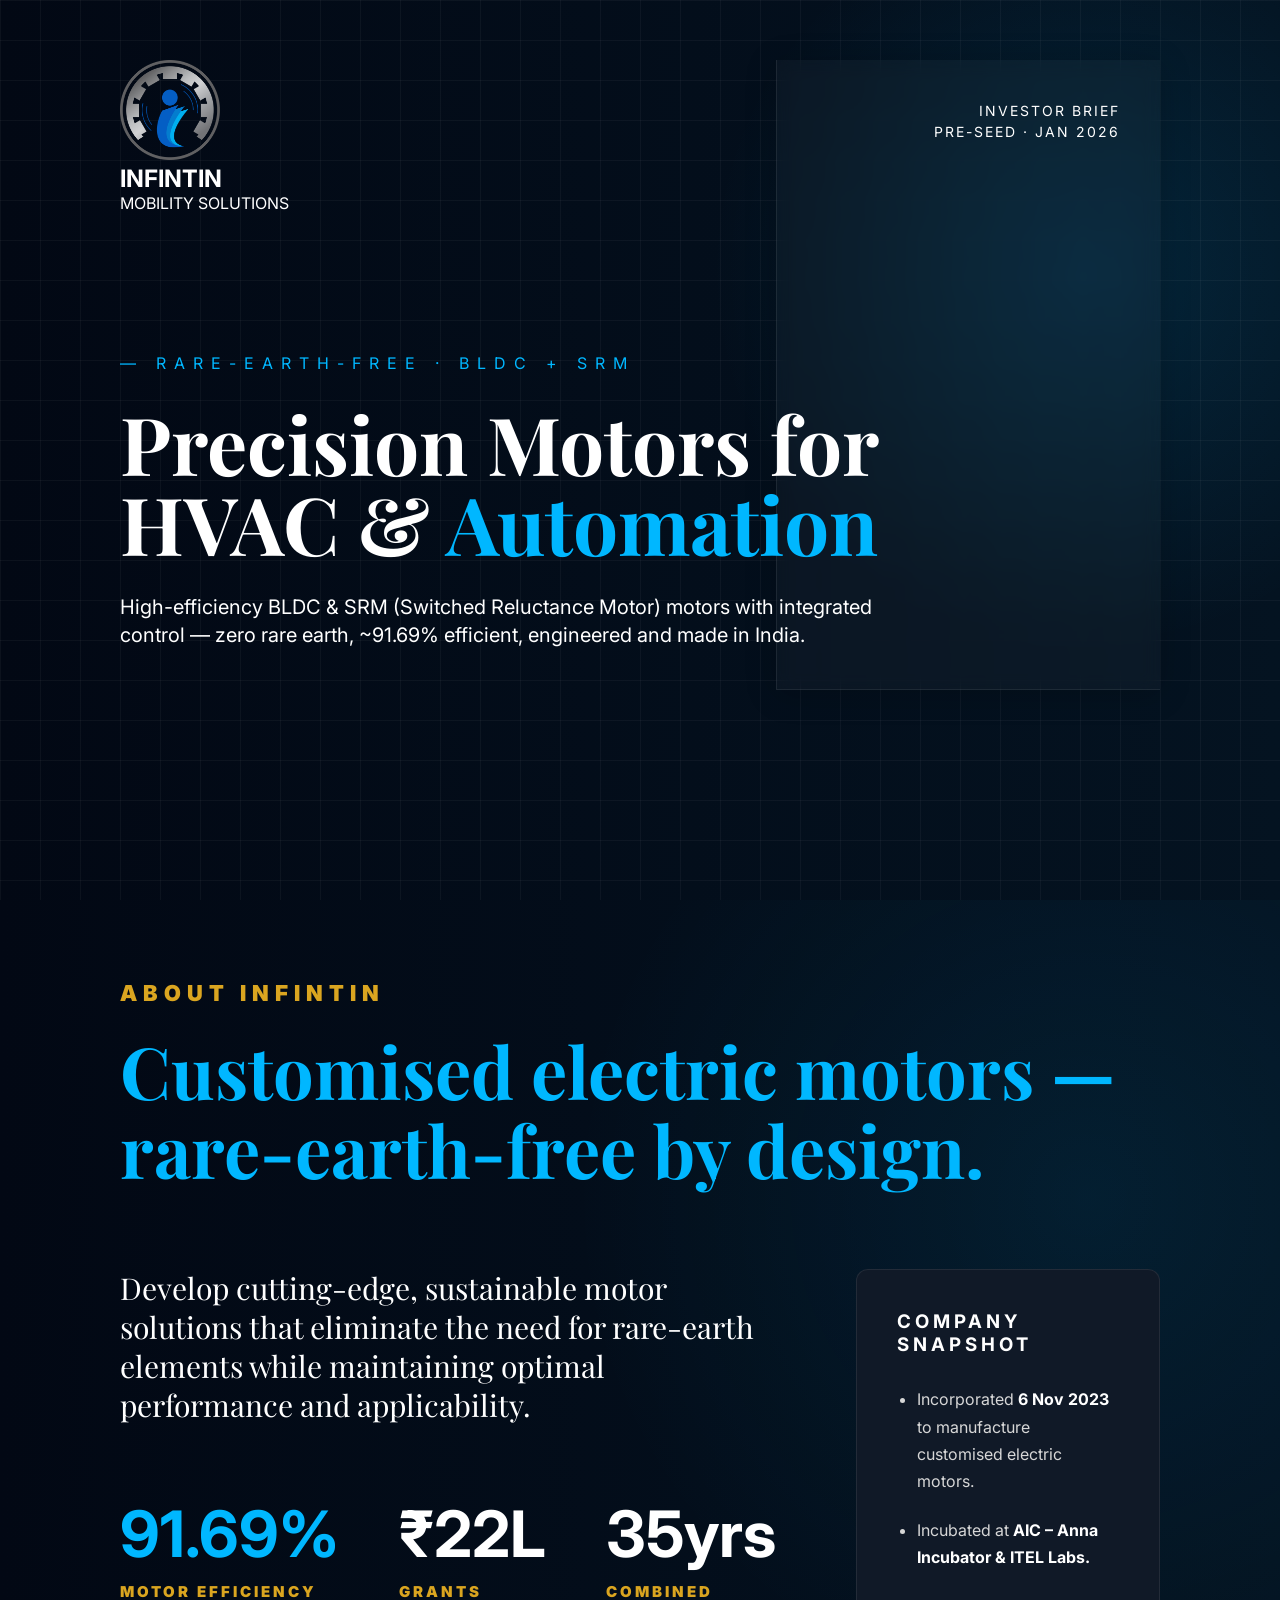
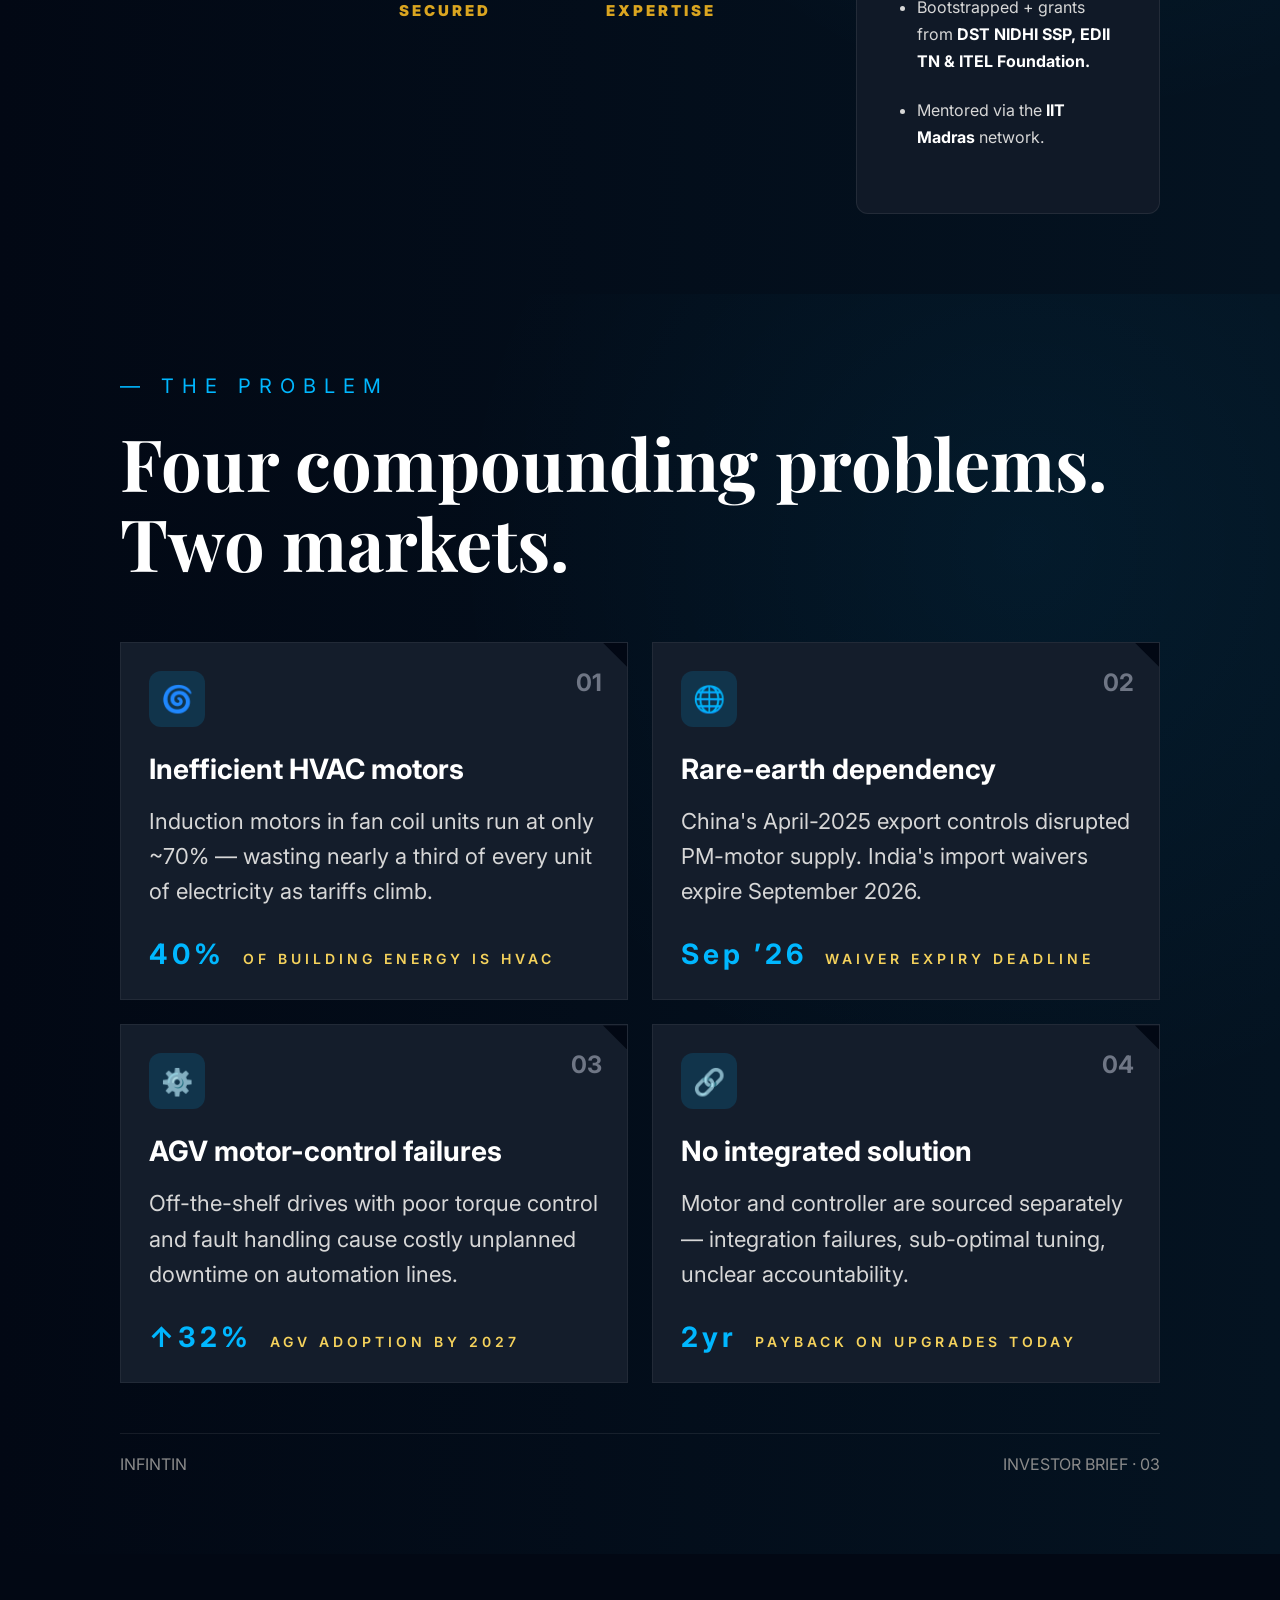
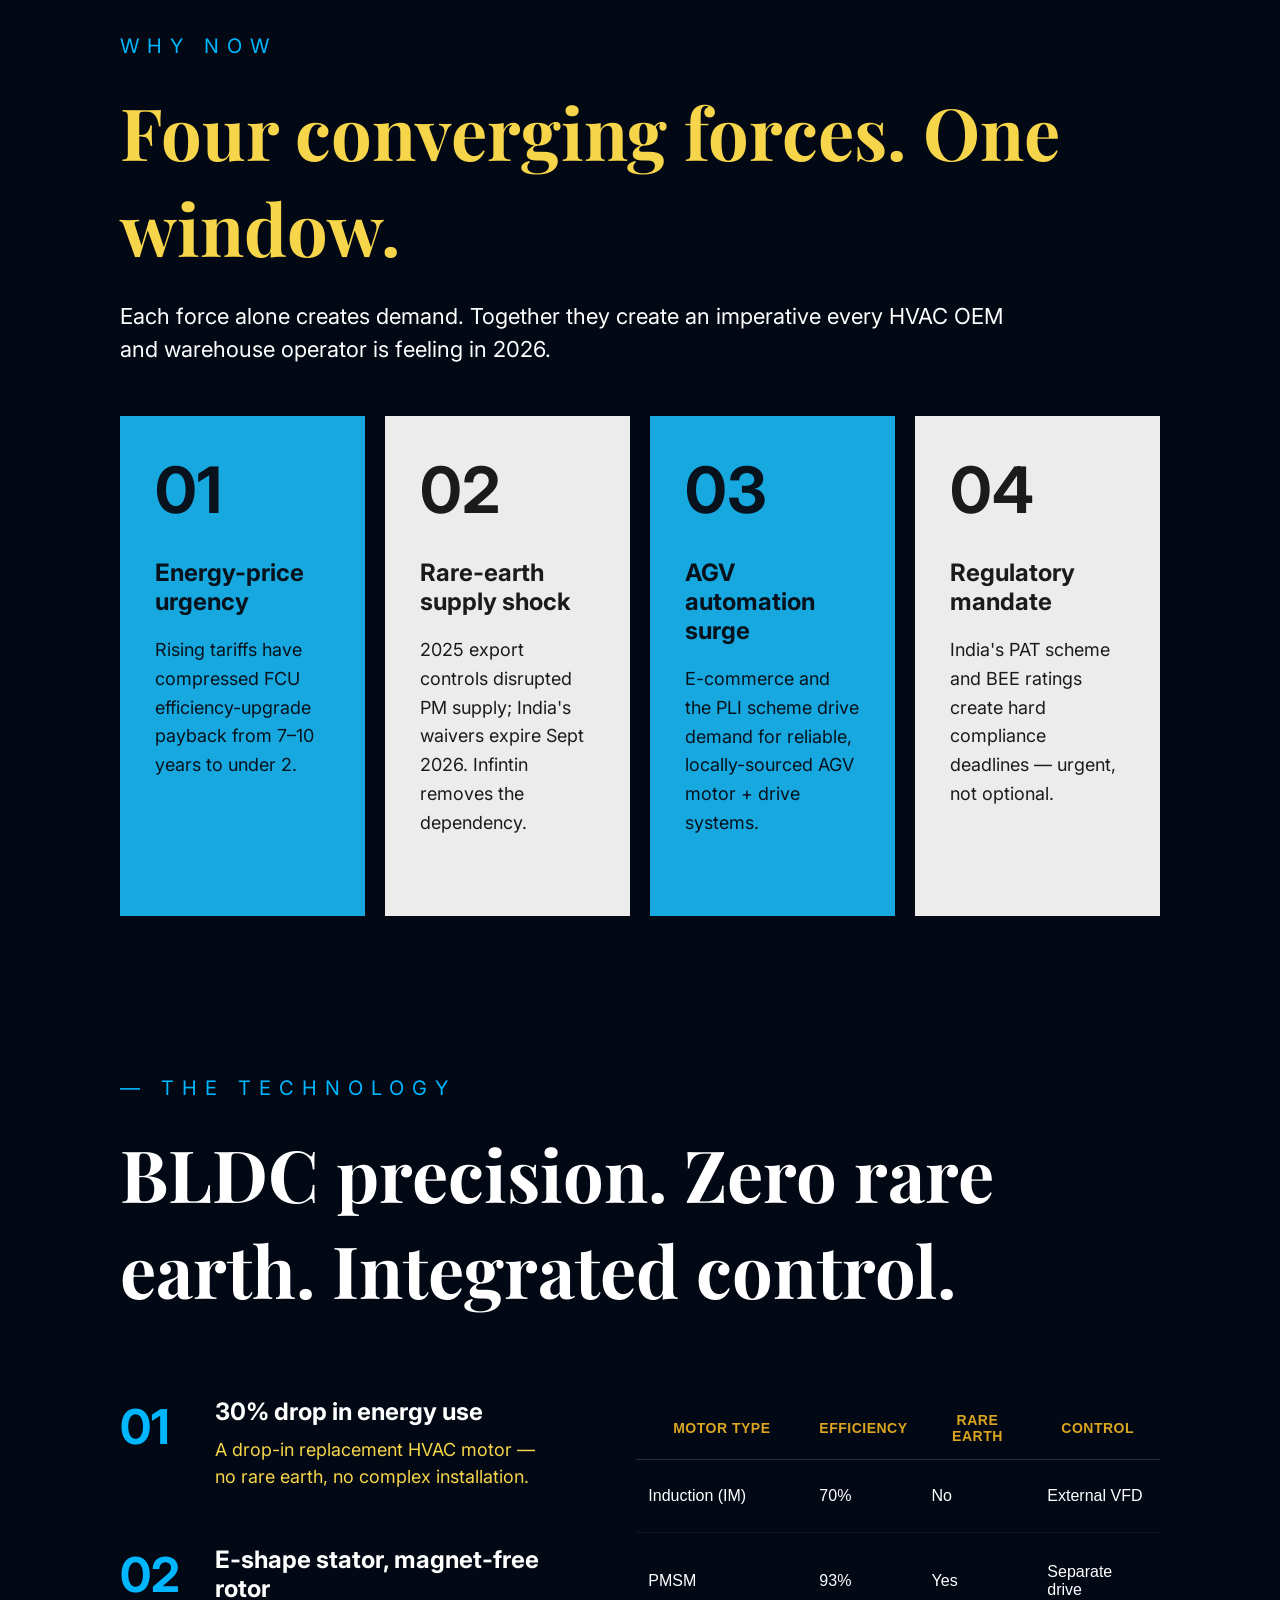
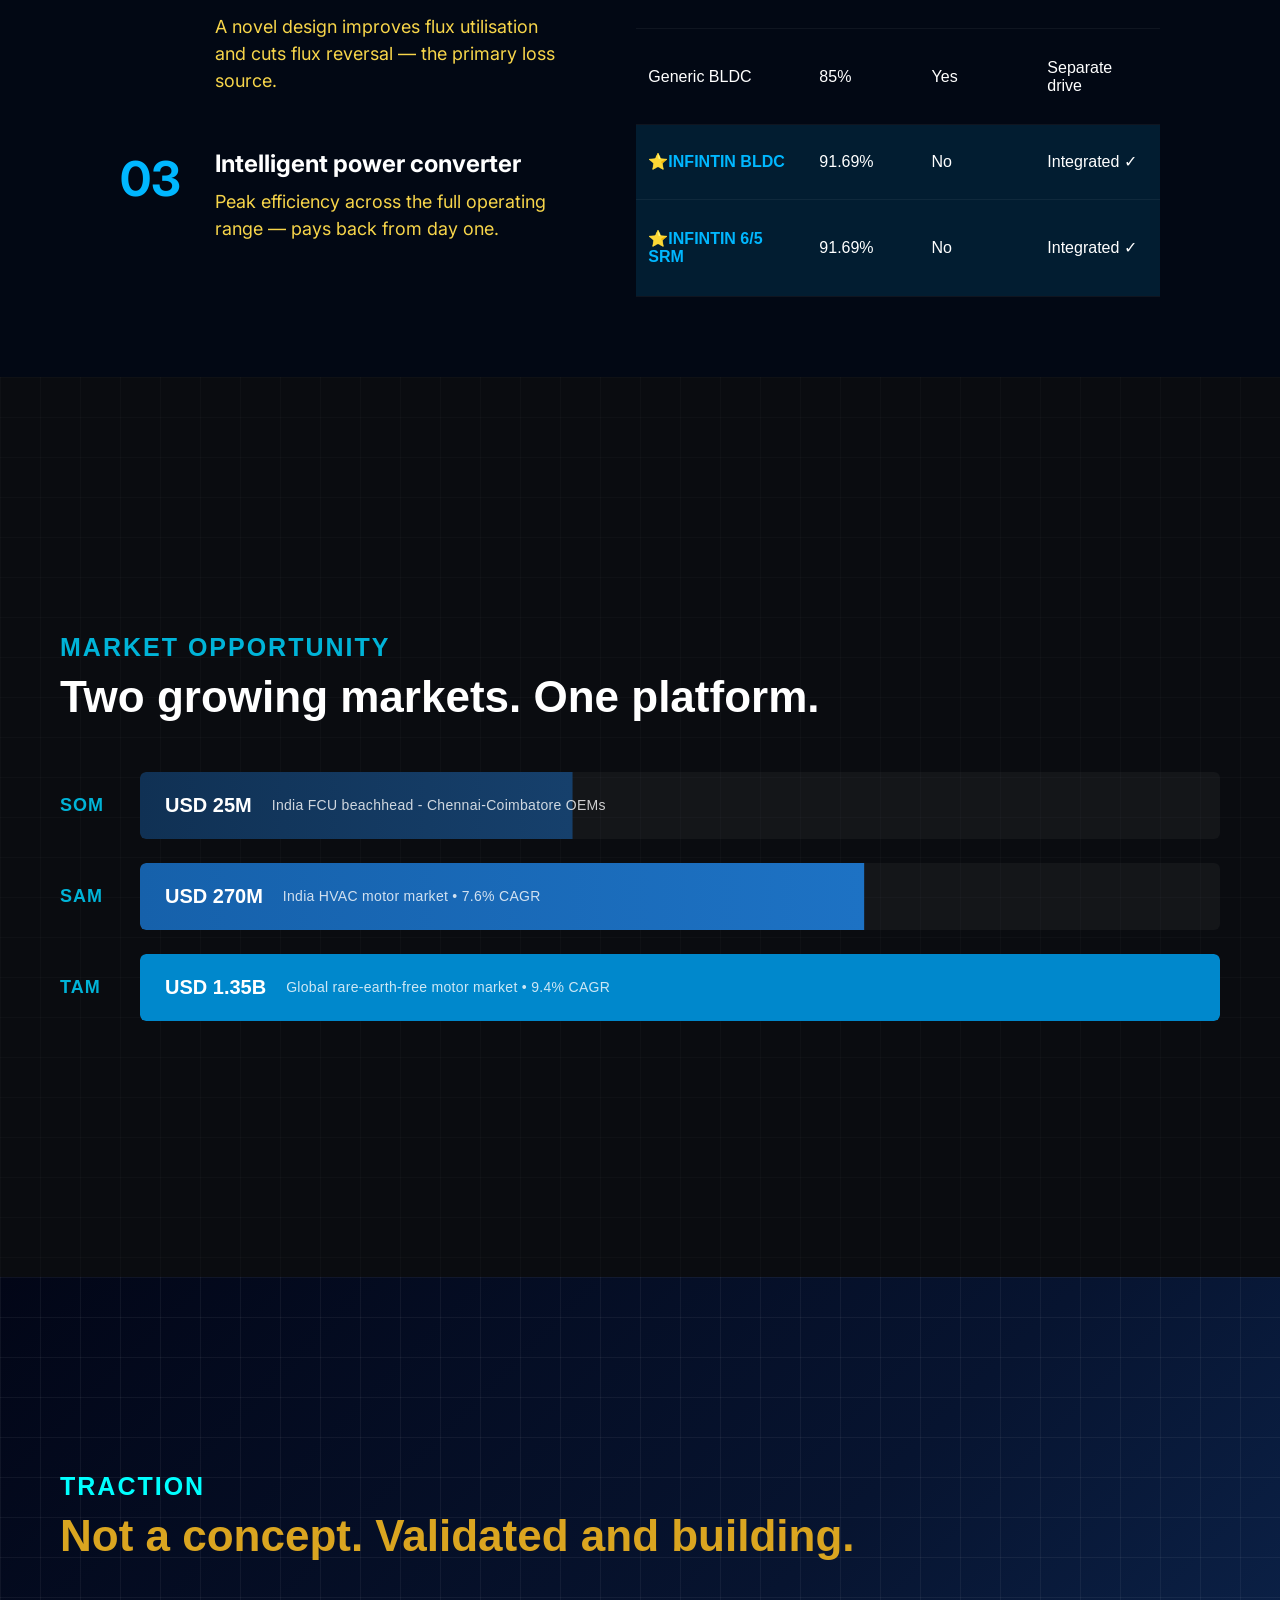
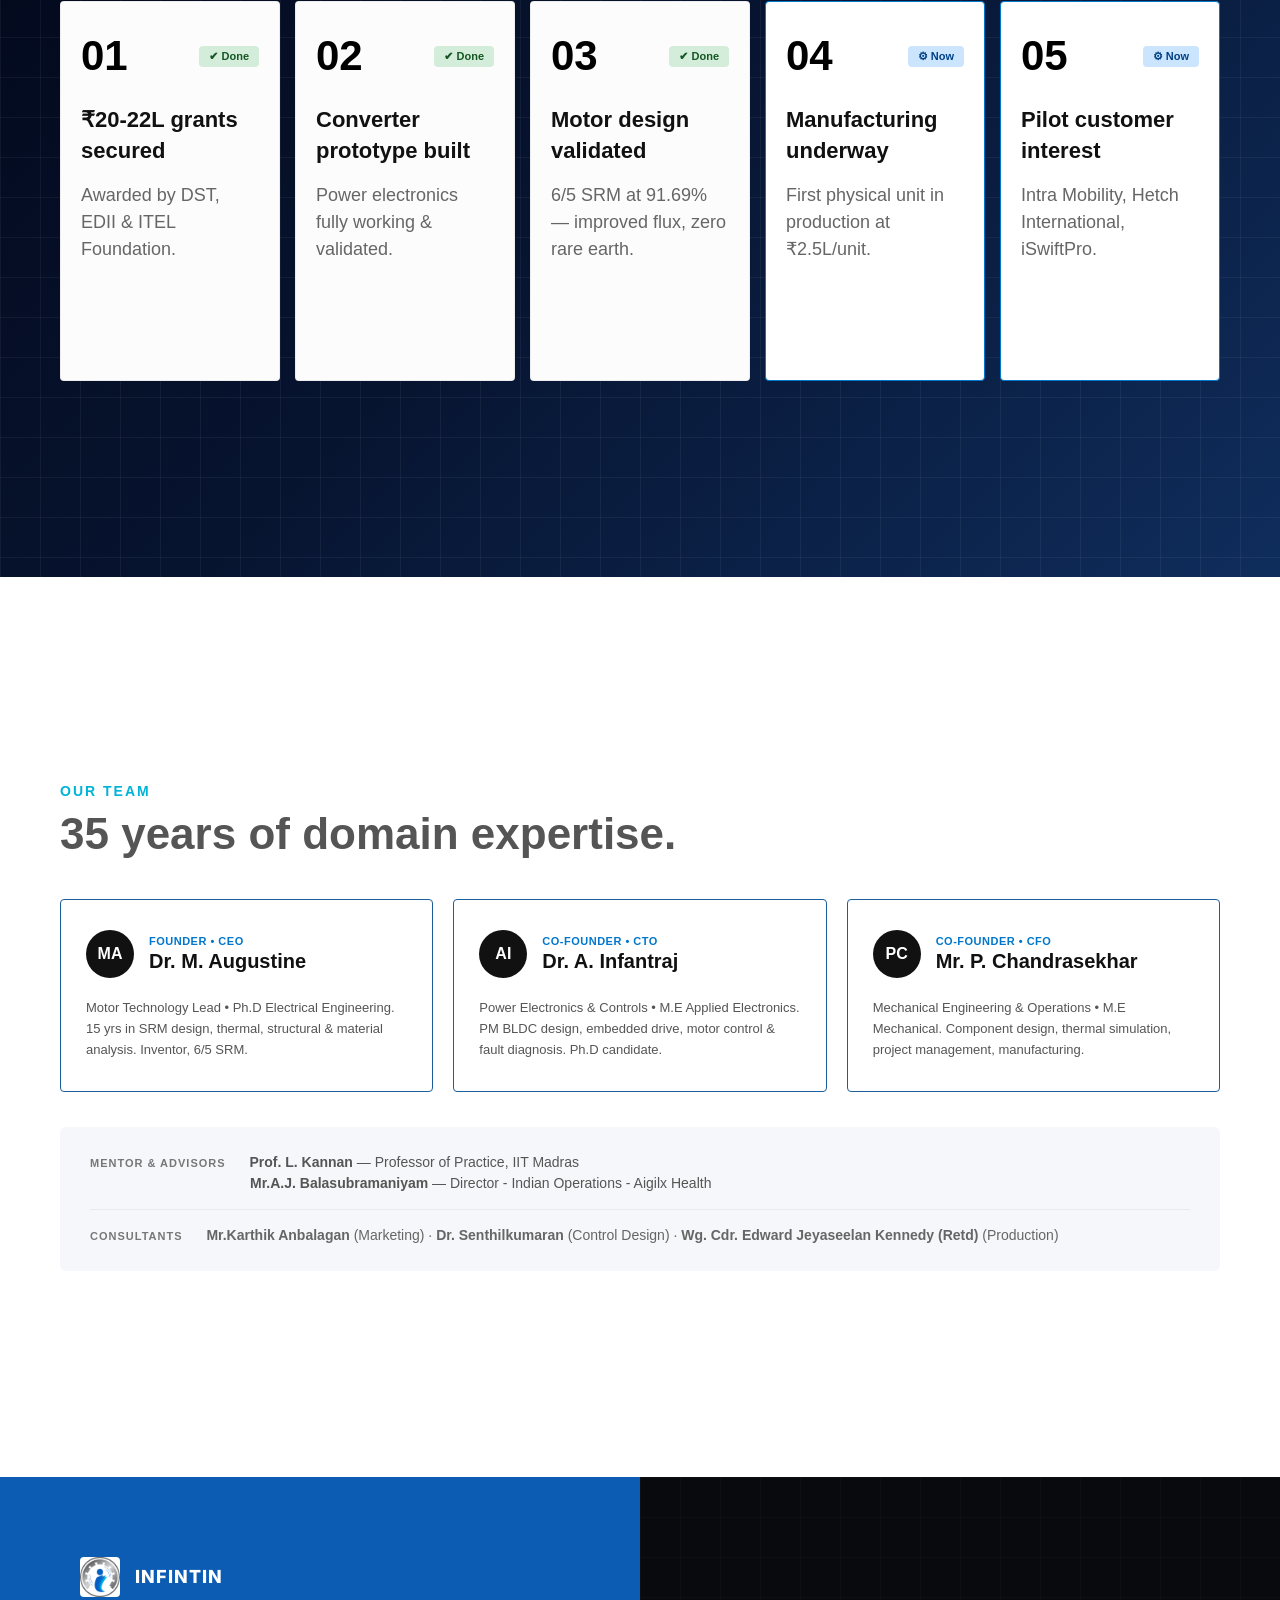
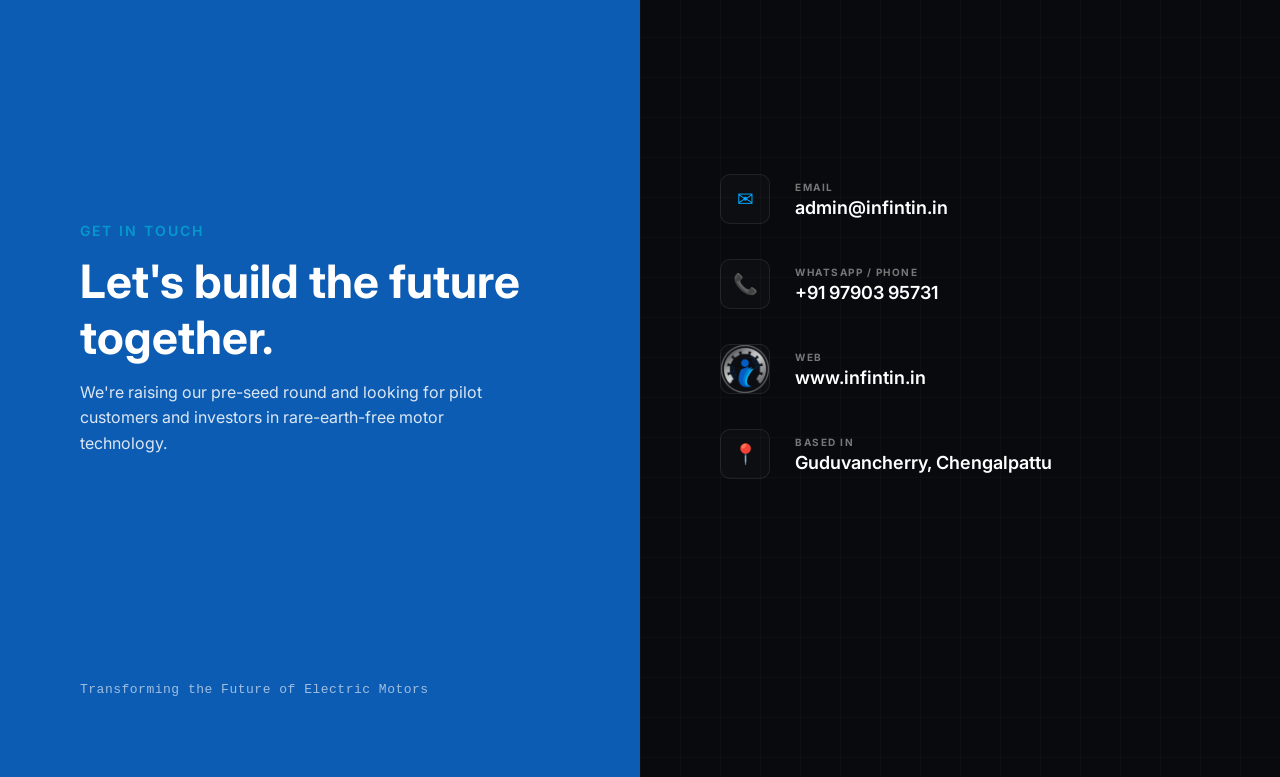
==== commit 2543a993: "Updated" ====
--- a/index.html
+++ b/index.html
@@ -1820,14 +1820,14 @@
                     </tr>
 
                     <tr class="highlight-row">
-                        <td>INFINTIN BLDC</td>
+                        <td>⭐INFINTIN BLDC</td>
                         <td>91.69%</td>
                         <td>No</td>
                         <td>Integrated ✓</td>
                     </tr>
 
                     <tr class="highlight-row">
-                        <td>INFINTIN 6/5 SRM</td>
+                        <td>⭐INFINTIN 6/5 SRM</td>
                         <td>91.69%</td>
                         <td>No</td>
                         <td>Integrated ✓</td>
@@ -1843,229 +1843,6 @@
 
 </section>
 
-    <section class="slide slide-dark" id="slide-6">
-  <div class="slide-container">
-    <header class="slide-header">
-      <p class="slide-tagline">SMART MOTORS &bull; PERFORMANCE</p>
-      <h2 class="slide-title">Our 6/5 SRM cuts losses by 78%.</h2>
-    </header>
-
-    <div class="slide-content grid-2col">
-      <div class="table-container">
-        <table class="performance-table">
-          <thead>
-            <tr style="color: goldenrod;font-size: 20px;">
-              <th>PARAMETER</th>
-              <th>12/8 SRM</th>
-              <th class="text-accent">6/5 SRM</th>
-            </tr>
-          </thead>
-          <tbody>
-            <tr>
-              <td>Power</td>
-              <td>500 W</td>
-              <td>500 W</td>
-            </tr>
-            <tr>
-              <td>Torque</td>
-              <td>1.70 Nm</td>
-              <td class="text-bold">1.84 Nm</td>
-            </tr>
-            <tr>
-              <td>Speed</td>
-              <td>2800 rpm</td>
-              <td>2800 rpm</td>
-            </tr>
-            <tr>
-              <td>Total losses</td>
-              <td>183 W</td>
-              <td class="text-accent text-bold">41 W</td>
-            </tr>
-            <tr>
-              <td>Acoustic noise</td>
-              <td>70–85 dB</td>
-              <td>65–75 dB</td>
-            </tr>
-            <tr>
-              <td>Efficiency</td>
-              <td>65.00%</td>
-              <td class="text-accent text-bold">91.69%</td>
-            </tr>
-          </tbody>
-        </table>
-      </div>
-
-      <div class="metrics-grid">
-        <div class="metric-card">
-          <div class="metric-value text-accent">↓78%</div>
-          <div class="metric-label">LOSSES VS 12/8 SRM<br><span class="text-muted">(41W VS 183W)</span></div>
-        </div>
-        <div class="metric-card">
-          <div class="metric-value">91.69%</div>
-          <div class="metric-label text-yellow">VALIDATED EFFICIENCY<br>6/5 SRM DESIGN</div>
-        </div>
-        <div class="metric-card">
-          <div class="metric-value">0</div>
-          <div class="metric-label text-yellow">RARE-EARTH MAGNETS<br>REQUIRED</div>
-        </div>
-        <div class="metric-card">
-          <div class="metric-value">2-in-1</div>
-          <div class="metric-label text-yellow">MOTOR + CONTROLLER<br>AS ONE UNIT</div>
-        </div>
-      </div>
-    </div>
-    
-    
-  </div>
-</section>
-
-<section class="slide slide-dark" id="slide-7">
-  <div class="slide-container">
-    <header class="slide-header">
-      <h3 class="slide-pretitle">- PRODUCTS &amp; PRICING</h3>
-      <h2 class="slide-title text-accent">Two segments. One integrated platform.</h2>
-    </header>
-
-    <div class="slide-content pricing-grid">
-      <div class="pricing-card">
-        <div class="card-header">
-          <span class="card-type">PRIMARY</span>
-          <span class="card-badge">HVAC</span>
-        </div>
-        <div class="card-main">
-          <div class="card-spec">0.075 - 0.5 <span class="unit">kW</span></div>
-          <p class="card-product-name">BLDC FCU MOTOR + CONTROLLER</p>
-        </div>
-        <div class="card-details">
-          <div class="detail-row"><span>EFFICIENCY</span><span class="text-bold">91.69%</span></div>
-          <div class="detail-row"><span>PRICE (0.075KW)</span><span class="text-bold">&#8377;13,500</span></div>
-          <div class="detail-row"><span>RARE EARTH</span><span class="text-green text-bold">None  ✔</span></div>
-        </div>
-      </div>
-
-      <div class="pricing-card">
-        <div class="card-header">
-          <span class="card-type">PRIMARY</span>
-          <span class="card-badge">AGV</span>
-        </div>
-        <div class="card-main">
-          <div class="card-spec">1-3 <span class="unit">HP</span></div>
-          <p class="card-product-name">BLDC AGV MOTOR + DRIVE</p>
-        </div>
-        <div class="card-details">
-          <div class="detail-row"><span>CONTROL</span><span class="text-bold">Precision FOC</span></div>
-          <div class="detail-row"><span>PRICE (0.7KW)</span><span class="text-bold">&#8377;45,000</span></div>
-          <div class="detail-row"><span>HEAVY RARE EARTH</span><span class="text-green text-bold">None  ✔</span></div>
-        </div>
-      </div>
-
-      <div class="pricing-card">
-        <div class="card-header">
-          <span class="card-type">HVAC &amp;bull; LARGER</span>
-        </div>
-        <div class="card-main">
-          <div class="card-spec">4-13 <span class="unit">HP</span></div>
-          <p class="card-product-name">SRM AHU MOTOR + CONTROLLER</p>
-        </div>
-        <div class="card-details">
-          <div class="detail-row"><span>CLASS</span><span class="text-bold">IE4-IE5</span></div>
-          <div class="detail-row"><span>PRICE (3.75KW)</span><span class="text-bold">&#8377;75,000</span></div>
-          <div class="detail-row"><span>MARGIN</span><span class="text-bold">43-50%</span></div>
-        </div>
-      </div>
-
-      <div class="pricing-card">
-        <div class="card-header">
-          <span class="card-type">RECURRING</span>
-        </div>
-        <div class="card-main">
-          <div class="card-spec">AMC <span class="unit">&amp; svc</span></div>
-          <p class="card-product-name">MOTOR CONTROL &amp; AFTER-SALES</p>
-        </div>
-        <div class="card-details">
-          <div class="detail-row"><span>AMC (4KW)</span><span class="text-bold">&#8377;19,500/yr</span></div>
-          <div class="detail-row"><span>MARGIN</span><span class="text-bold">70-80%</span></div>
-          <div class="detail-row"><span>ATTACH RATE</span><span class="text-bold">30%</span></div>
-        </div>
-      </div>
-    </div>
-
-    
-  </div>
-</section>
-
-<section class="slide slide-dark" id="slide-8">
-  <div class="slide-container">
-    <header class="slide-header">
-      <h3 class="slide-pretitle" style="color: aqua;">&mdash; COMPETITORS &amp; DIFFERENTIATORS</h3>
-      <h2 class="slide-title" style="color: goldenrod;">Where Infintin pulls ahead.</h2>
-    </header>
-
-    <div class="slide-content Matrix-container">
-      <table class="comparison-table">
-        <thead>
-          <tr>
-            <th class="feature-col"></th>
-            <th class="comp-col text-accent text-bold">INFINTIN</th>
-            <th class="comp-col text-uppercase">CHARA TECHNOLOGIES</th>
-            <th class="comp-col text-uppercase">ADITYA AVARTAN</th>
-            <th class="comp-col text-uppercase">VIRIDIAN IGNI</th>
-          </tr>
-        </thead>
-        <tbody>
-          <tr>
-            <td class="feature-name">VARIOUS VOLTAGE RANGE</td>
-            <td class="check-cell text-green"> ✔</td>
-            <td class="check-cell text-muted"> ✔</td>
-            <td class="check-cell text-muted"> ✔</td>
-            <td class="check-cell text-muted"> ✔</td>
-          </tr>
-          <tr>
-            <td class="feature-name">IE4 EFFICIENCY</td>
-            <td class="check-cell text-green"> ✔</td>
-            <td class="check-cell text-muted"> ✔</td>
-            <td class="check-cell text-muted"> ✔</td>
-            <td class="check-cell text-muted">-</td>
-          </tr>
-          <tr>
-            <td class="feature-name">NON-PM (RARE-EARTH-FREE) MOTORS</td>
-            <td class="check-cell text-green"> ✔</td>
-            <td class="check-cell text-muted">-</td>
-            <td class="check-cell text-muted"> ✔</td>
-            <td class="check-cell text-muted">-</td>
-          </tr>
-          <tr>
-            <td class="feature-name">PROPRIETARY CONTROL TECHNOLOGY</td>
-            <td class="check-cell text-green"> ✔</td>
-            <td class="check-cell text-muted"> ✔</td>
-            <td class="check-cell text-muted">✔</td>
-            <td class="check-cell text-muted">-</td>
-          </tr>
-          <tr>
-            <td class="feature-name">Weight optimization</td>
-            <td class="check-cell text-green"> ✔</td>
-            <td class="check-cell text-muted">-</td>
-            <td class="check-cell text-muted"> -</td>
-            <td class="check-cell text-muted"> ✔</td>
-          </tr>
-          <tr>
-            <td class="feature-name">Low torque ripple</td>
-            <td class="check-cell text-green"> ✔</td>
-            <td class="check-cell text-muted"> ✔</td>
-            <td class="check-cell text-muted">✔</td>
-            <td class="check-cell text-muted">-</td>
-          </tr>
-        </tbody>
-      </table>
-
-      <div class="matrix-summary" style="color: goldenrod; font-size: 20px;">
-        <p>Only Infintin combines rare-earth-free motors, proprietary integrated control, IE4 efficiency, and weight optimisation in one platform.</p>
-      </div>
-    </div>
-
-   
-  </div>
-</section>
 
 <section class="slide slide-dark grid-bg" id="slide-9">
   <div class="slide-container">
@@ -2225,66 +2002,6 @@
     </div>
 
     
-  </div>
-</section>
-
-<section class="slide slide-dark grid-bg" id="slide-12">
-  <div class="slide-container">
-    <header class="slide-header">
-      <p class="slide-tagline">THE ASK</p>
-      <h2 class="slide-title font-sans">Raising <span class="text-accent">&#8377;1.5 Cr</span> as a CCD.</h2>
-      <p class="slide-subtitle">To complete prototype testing, certification and pilot sales &mdash; plus team, HR and infrastructure. 18-month runway, &#8377;22L grants already in.</p>
-    </header>
-
-    <div class="slide-content grid-2col">
-      <div class="funds-allocation">
-        <p class="allocation-title">USE OF FUNDS</p>
-        
-        <div class="progress-block">
-          <div class="progress-info"><span>Commercial pilots (&times;2 &mdash; FCU &amp; AGV)</span><span class="text-bold">&#8377;45L &bull; 29%</span></div>
-          <div class="progress-bar-track"><div class="progress-bar-fill" style="width: 29%;"></div></div>
-        </div>
-
-        <div class="progress-block">
-          <div class="progress-info"><span>Patent + operations + team</span><span class="text-bold">&#8377;60L &bull; 36%</span></div>
-          <div class="progress-bar-track"><div class="progress-bar-fill" style="width: 36%;"></div></div>
-        </div>
-
-        <div class="progress-block">
-          <div class="progress-info"><span>Certification (BEE / NABL)</span><span class="text-bold">&#8377;19L &bull; 19%</span></div>
-          <div class="progress-bar-track"><div class="progress-bar-fill" style="width: 19%;"></div></div>
-        </div>
-
-        <div class="progress-block">
-          <div class="progress-info"><span>Motor manufacturing</span><span class="text-bold">&#8377;26L &bull; 16%</span></div>
-          <div class="progress-bar-track"><div class="progress-bar-fill" style="width: 16%;"></div></div>
-        </div>
-      </div>
-
-      <div class="ask-metrics">
-        <div class="metric-block-card">
-          <div class="mb-value text-accent">&#8377;1.5 Cr</div>
-          <div class="mb-label">CURRENT RAISE &bull; CCD</div>
-        </div>
-        <div class="metric-block-card">
-          <div class="mb-value">&#8377;22L</div>
-          <div class="mb-label">GRANTS RAISED &bull; 4 BODIES</div>
-        </div>
-        <div class="metric-block-card">
-          <div class="mb-value">18 mo</div>
-          <div class="mb-label">RUNWAY</div>
-        </div>
-        <div class="metric-block-card blue-highlight-card">
-          <div class="mb-value">&#8377;5-10 Cr</div>
-          <div class="mb-label">SERIES A TARGET</div>
-        </div>
-      </div>
-    </div>
-<br><br><br>
-    <footer class="slide-footer">
-      <span class="brand-logo">INFINTIN</span>
-      <span class="page-number">INVESTOR BRIEF &bull; 12</span>
-    </footer>
   </div>
 </section>
 
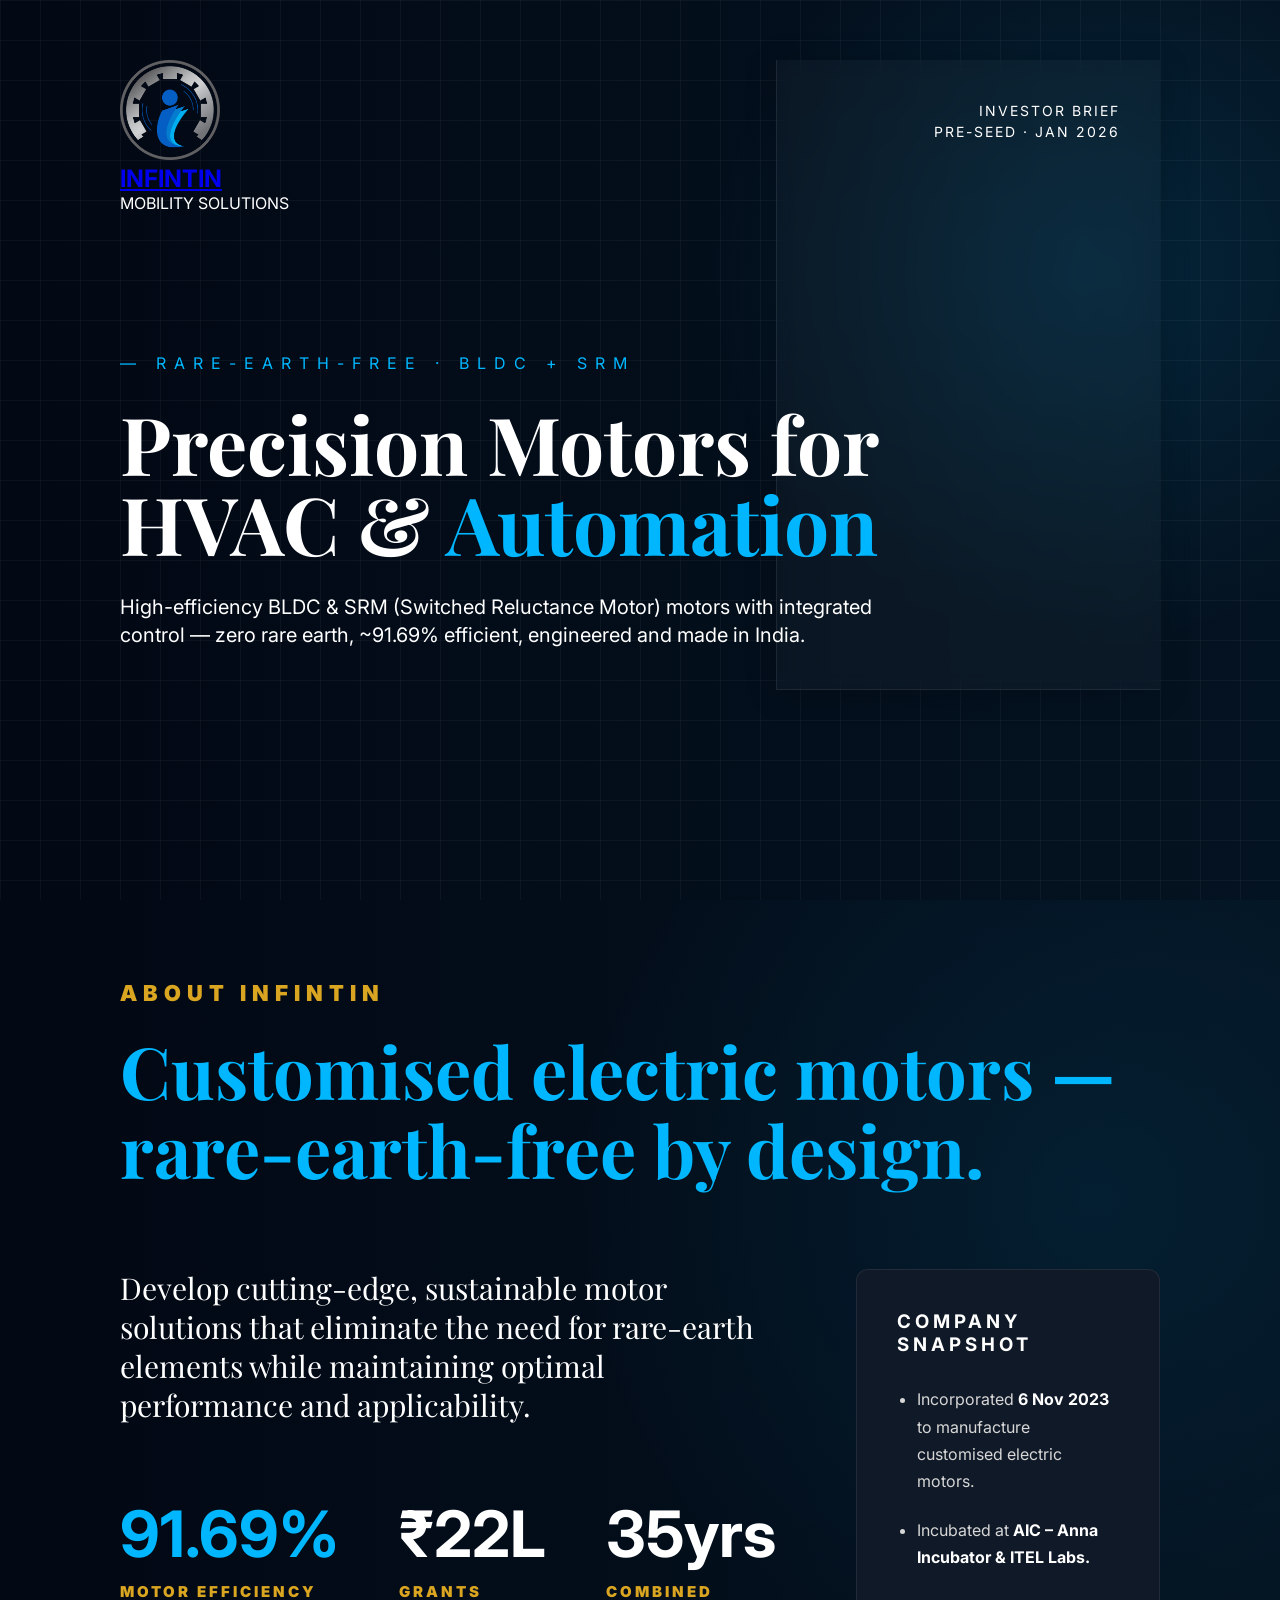
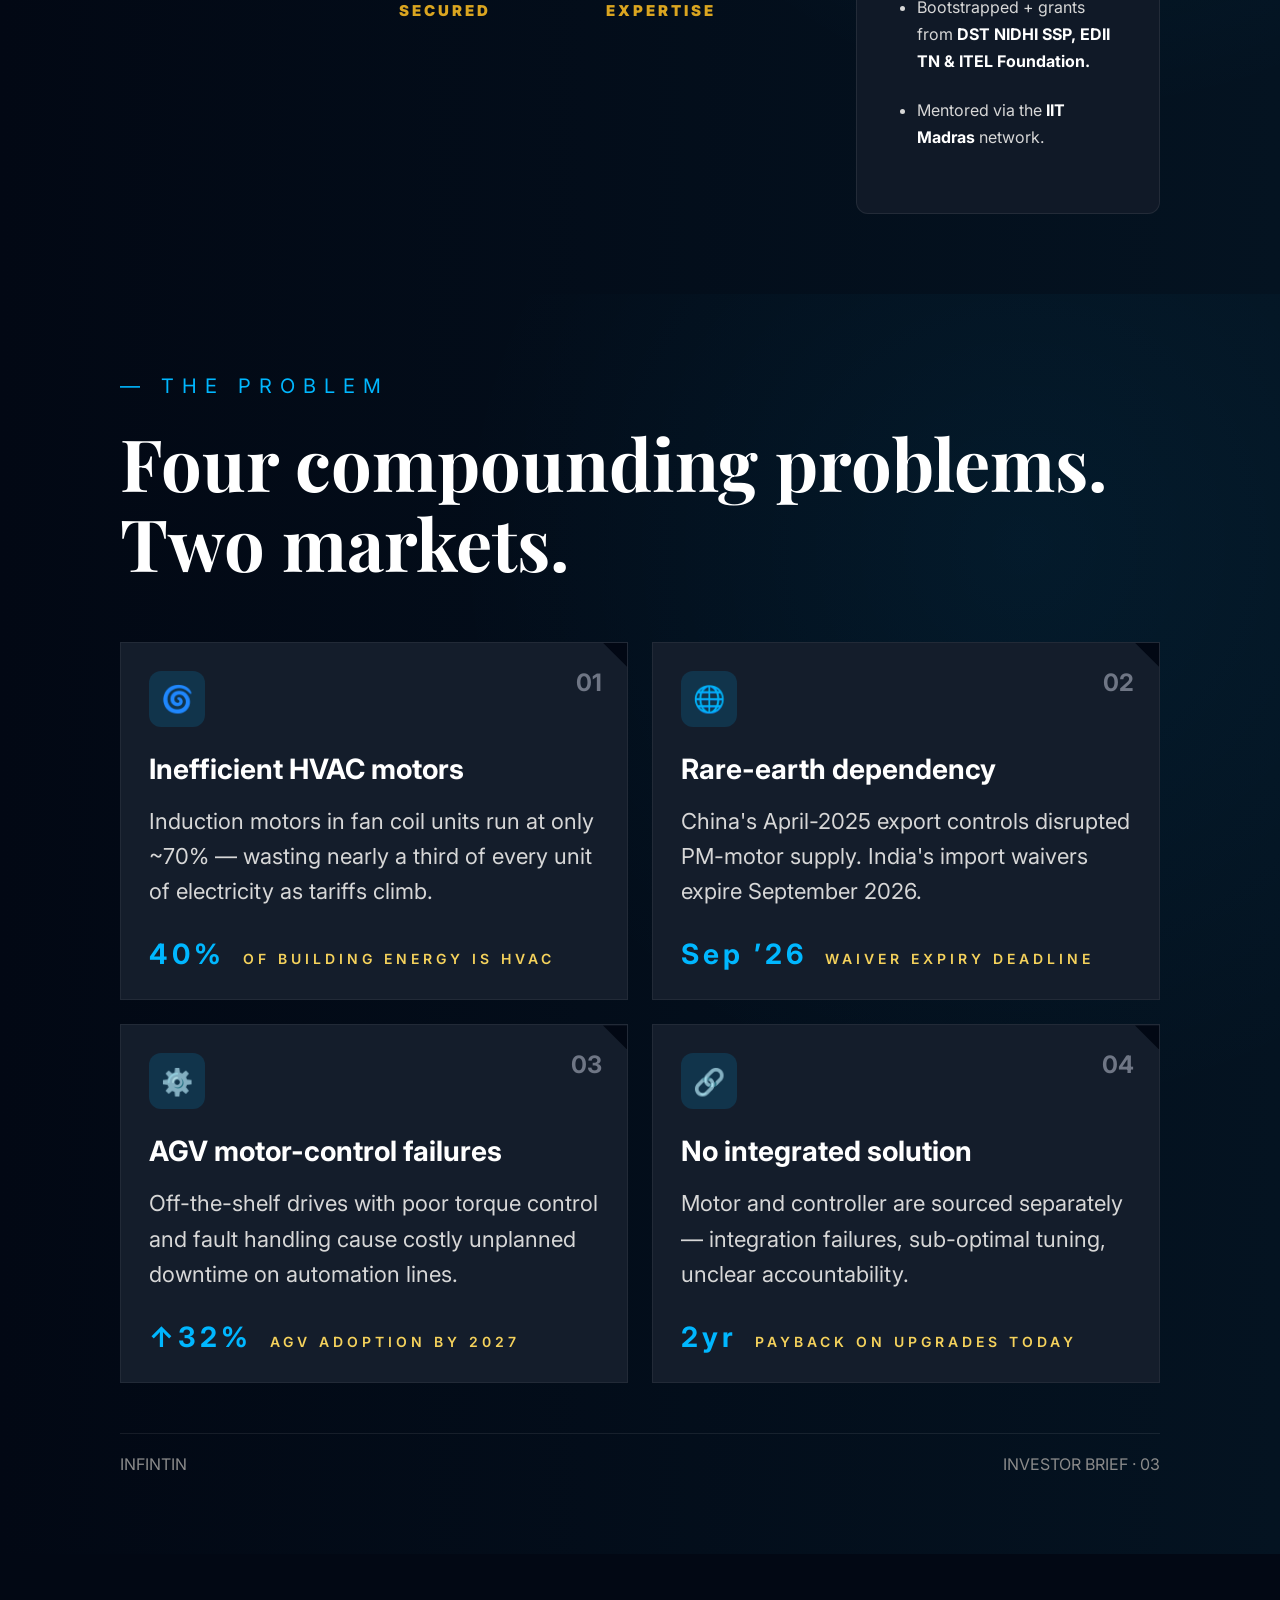
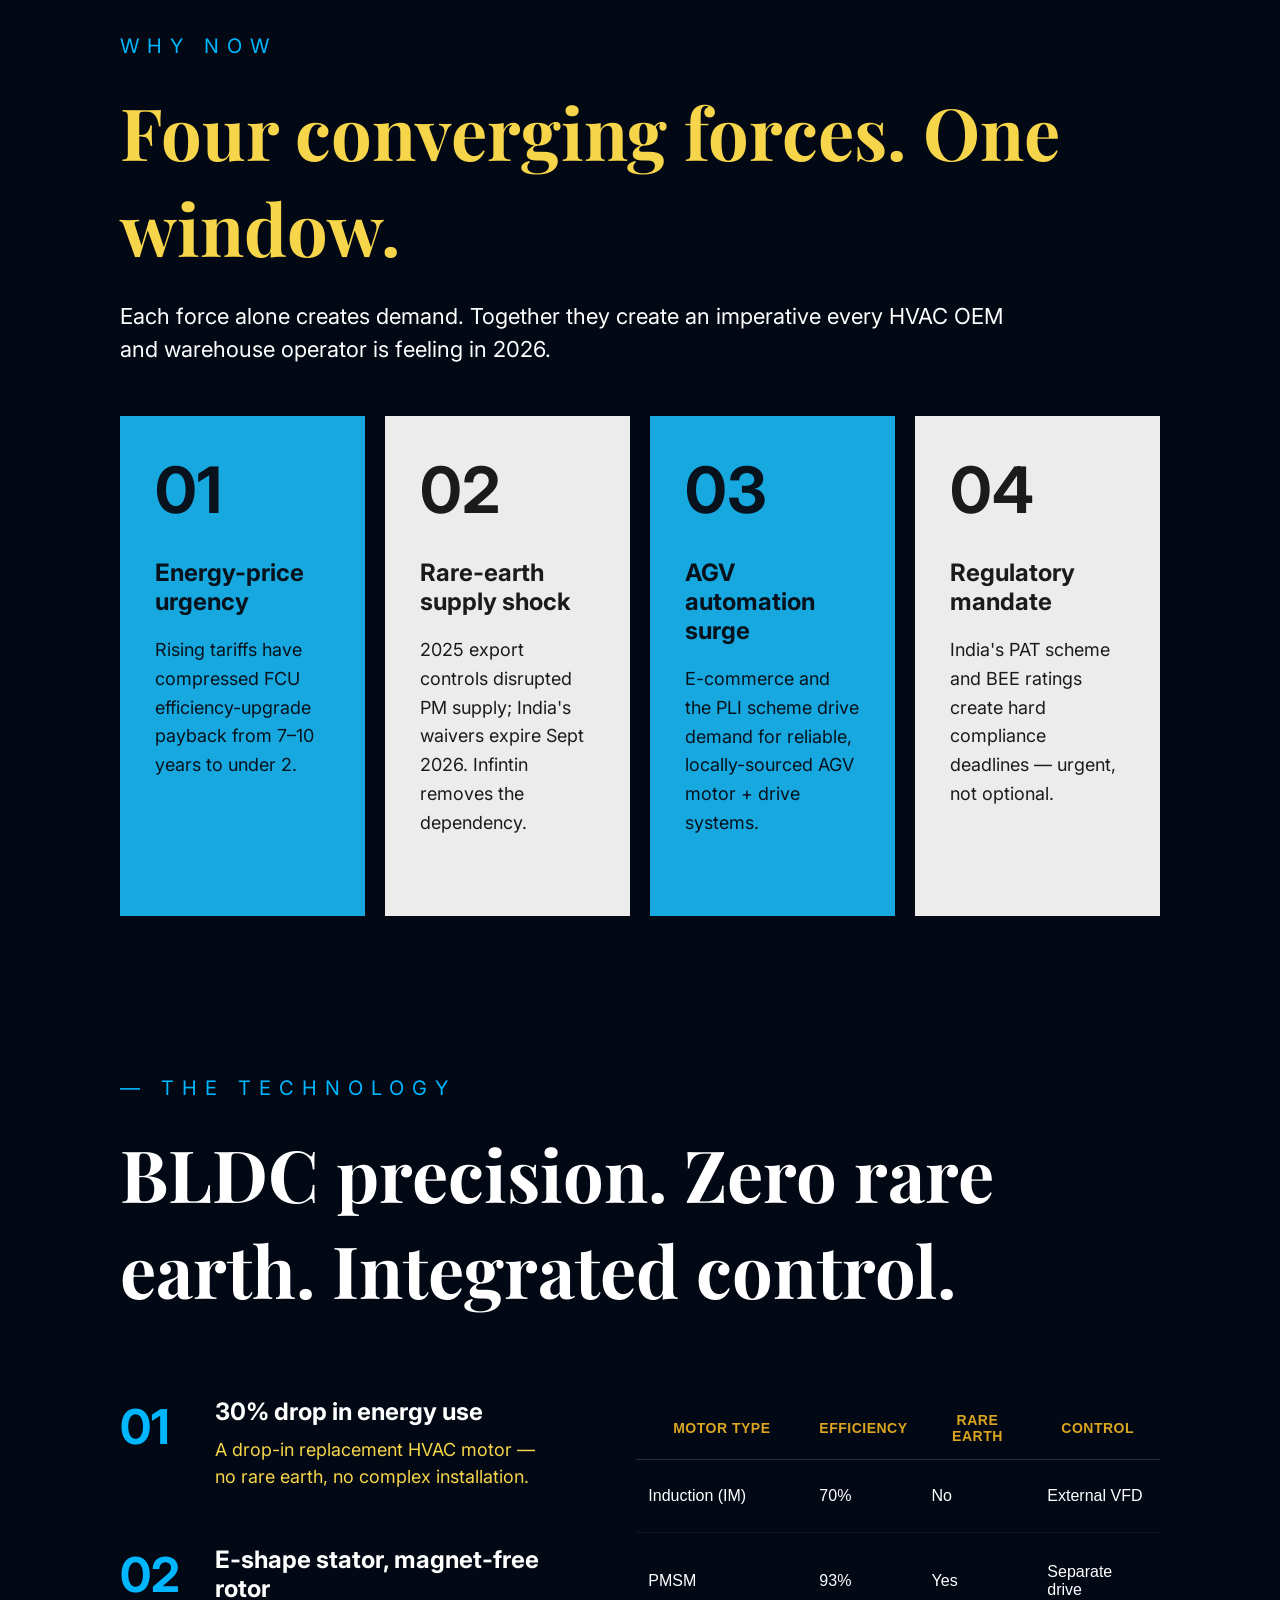
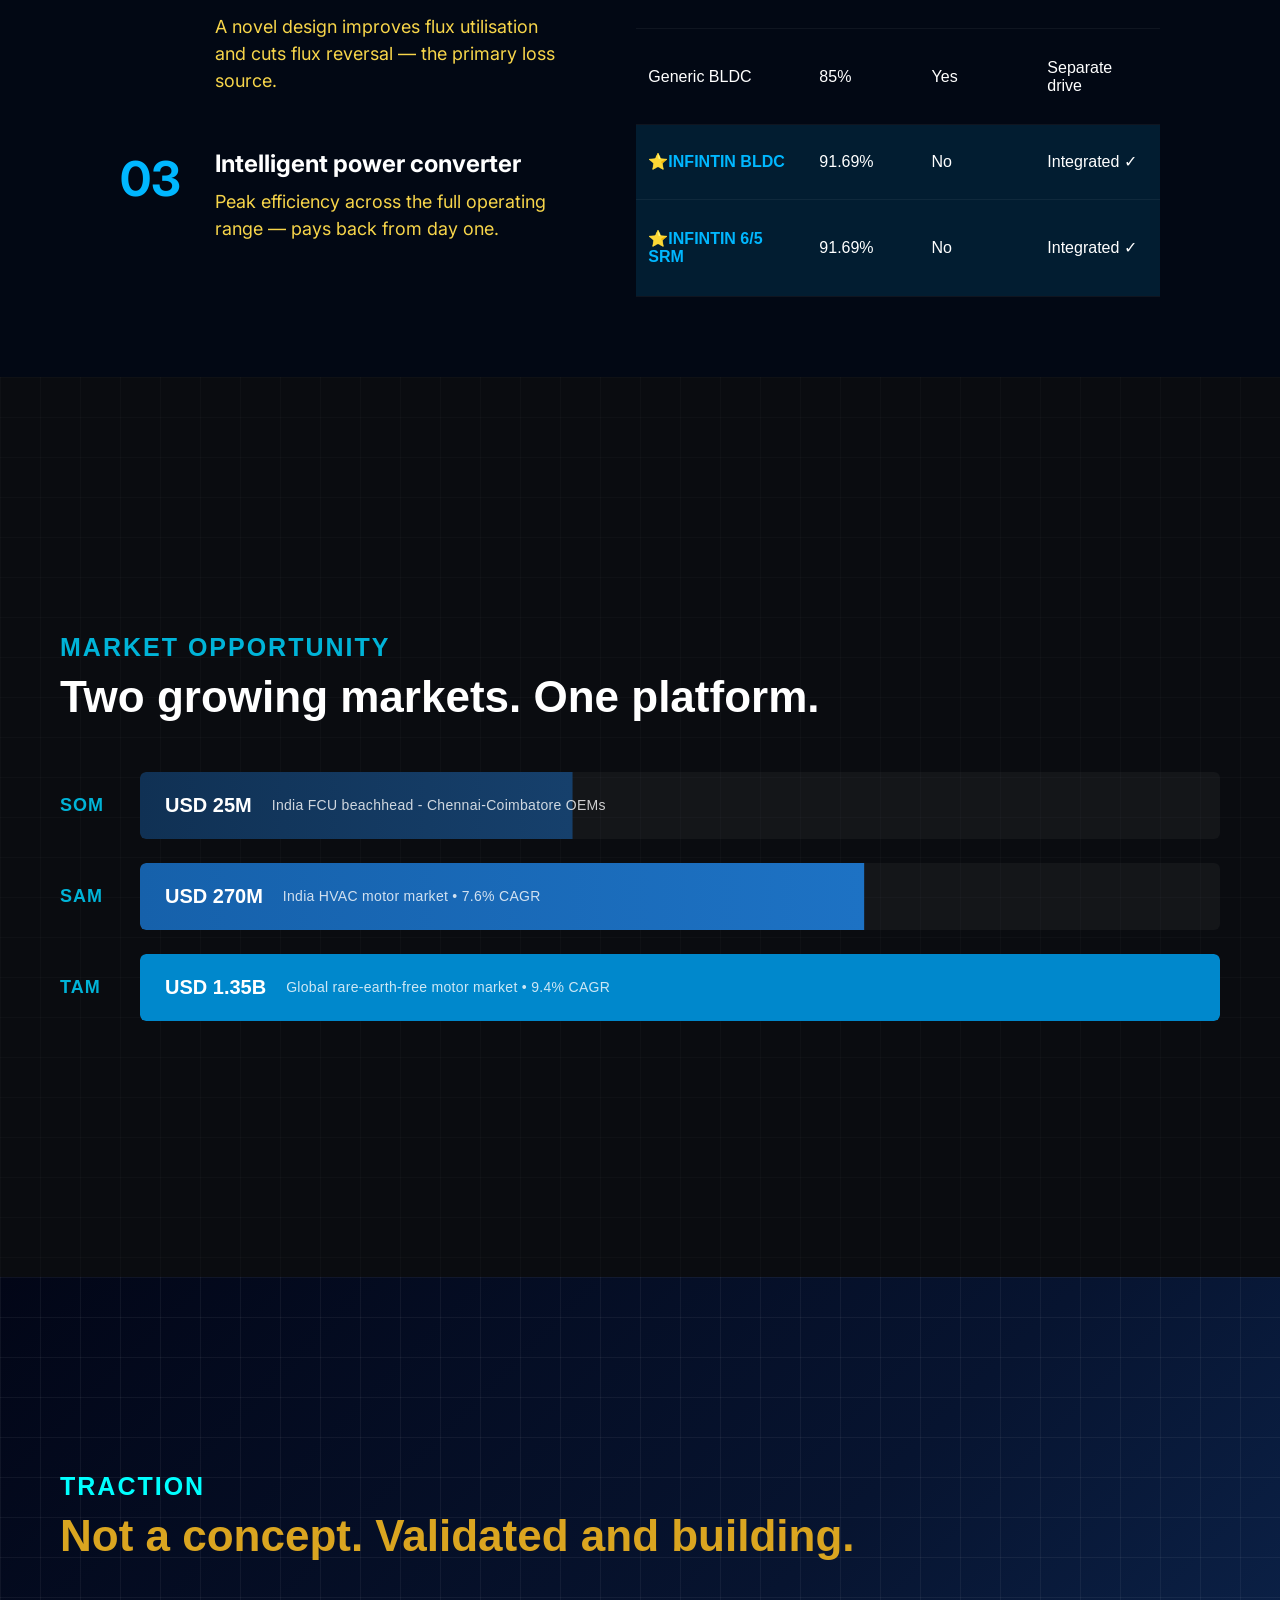
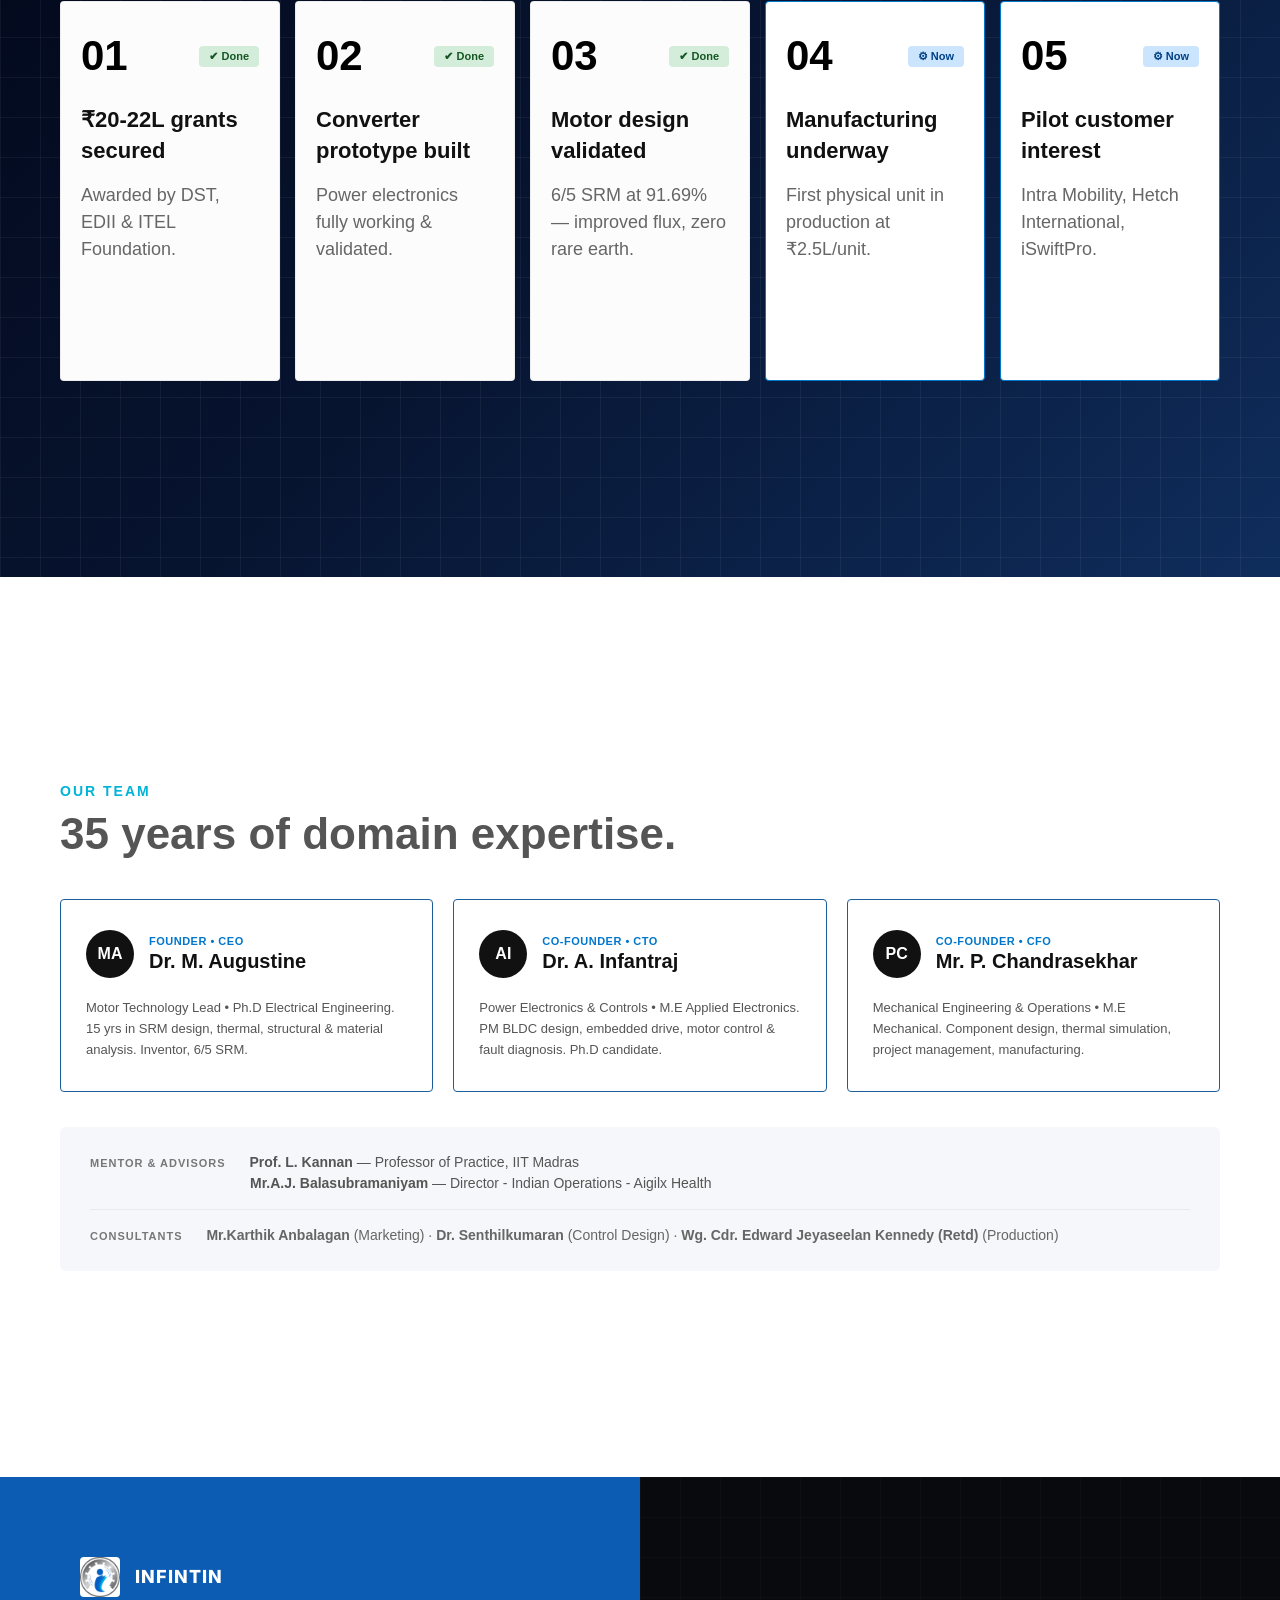
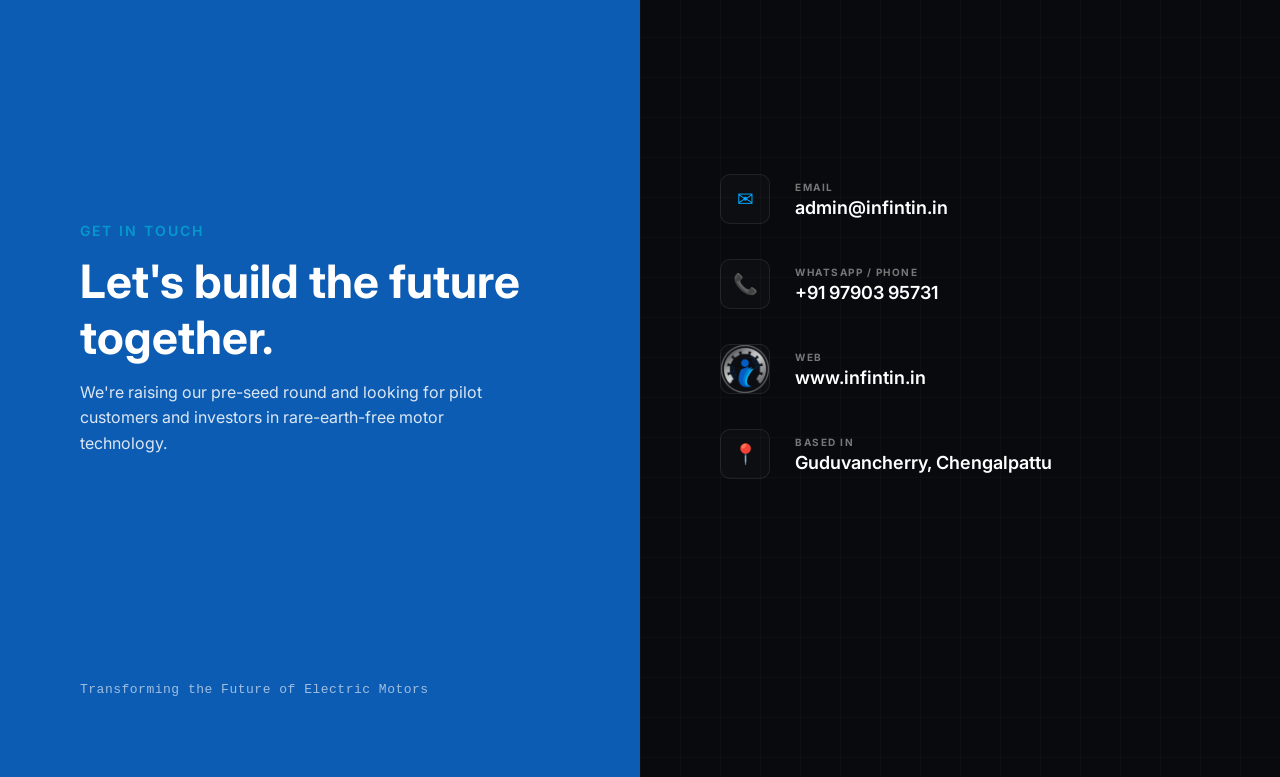
==== commit 6a00fc4f: "Added link to main page" ====
--- a/index.html
+++ b/index.html
@@ -4,7 +4,7 @@
     <meta charset="UTF-8">
     <meta name="viewport" content="width=device-width, initial-scale=1.0">
 
-    <title>Infintin Investor Brief</title>
+    <title>Infintin Mobility Solutions</title>
     <style>
 
 *{
@@ -1463,7 +1463,7 @@
                 <img src="./img_files/infintin.png" alt="Infintin Logo" class="logo-img" height="100px">
     
                 <div class="brand-text">
-                    <h2>INFINTIN</h2>
+                    <h2><a href="https://infintin.in/"> INFINTIN </a></h2>
                     <p>MOBILITY SOLUTIONS</p>
                 </div>
             </div>
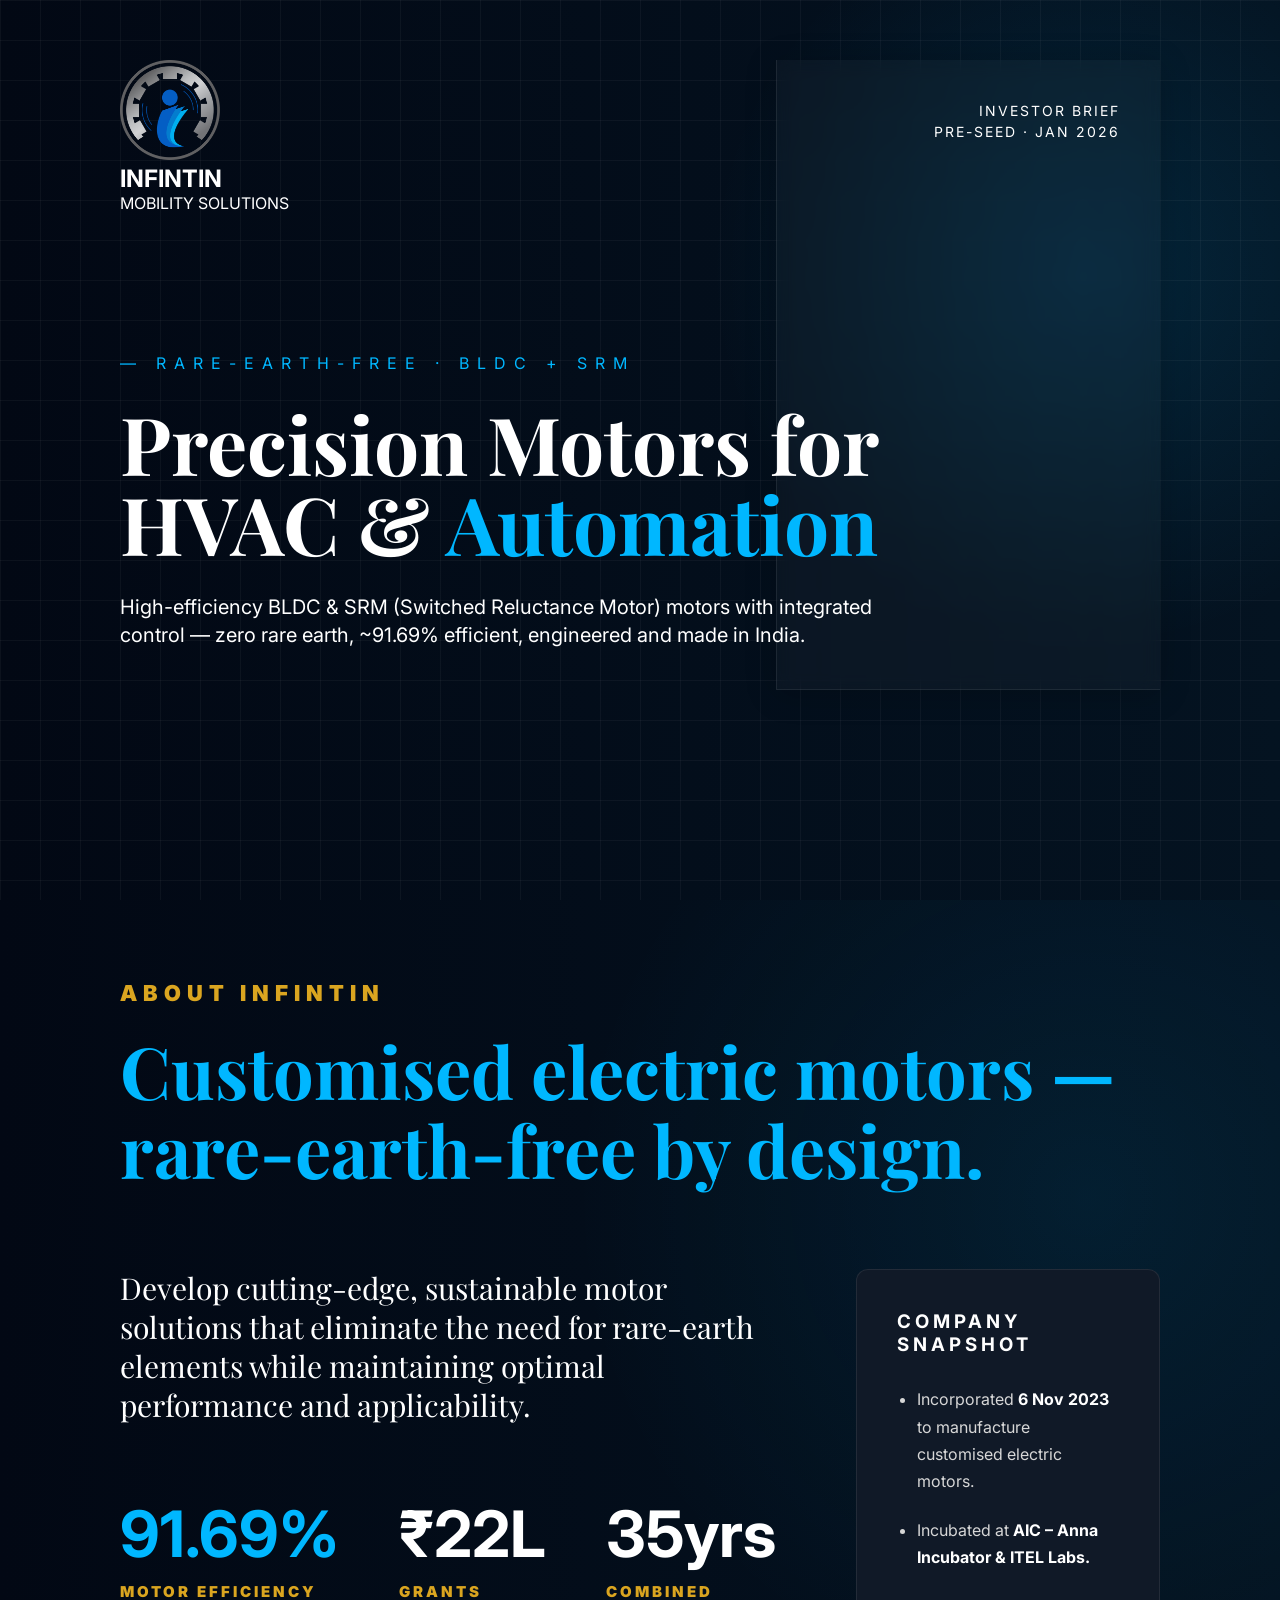
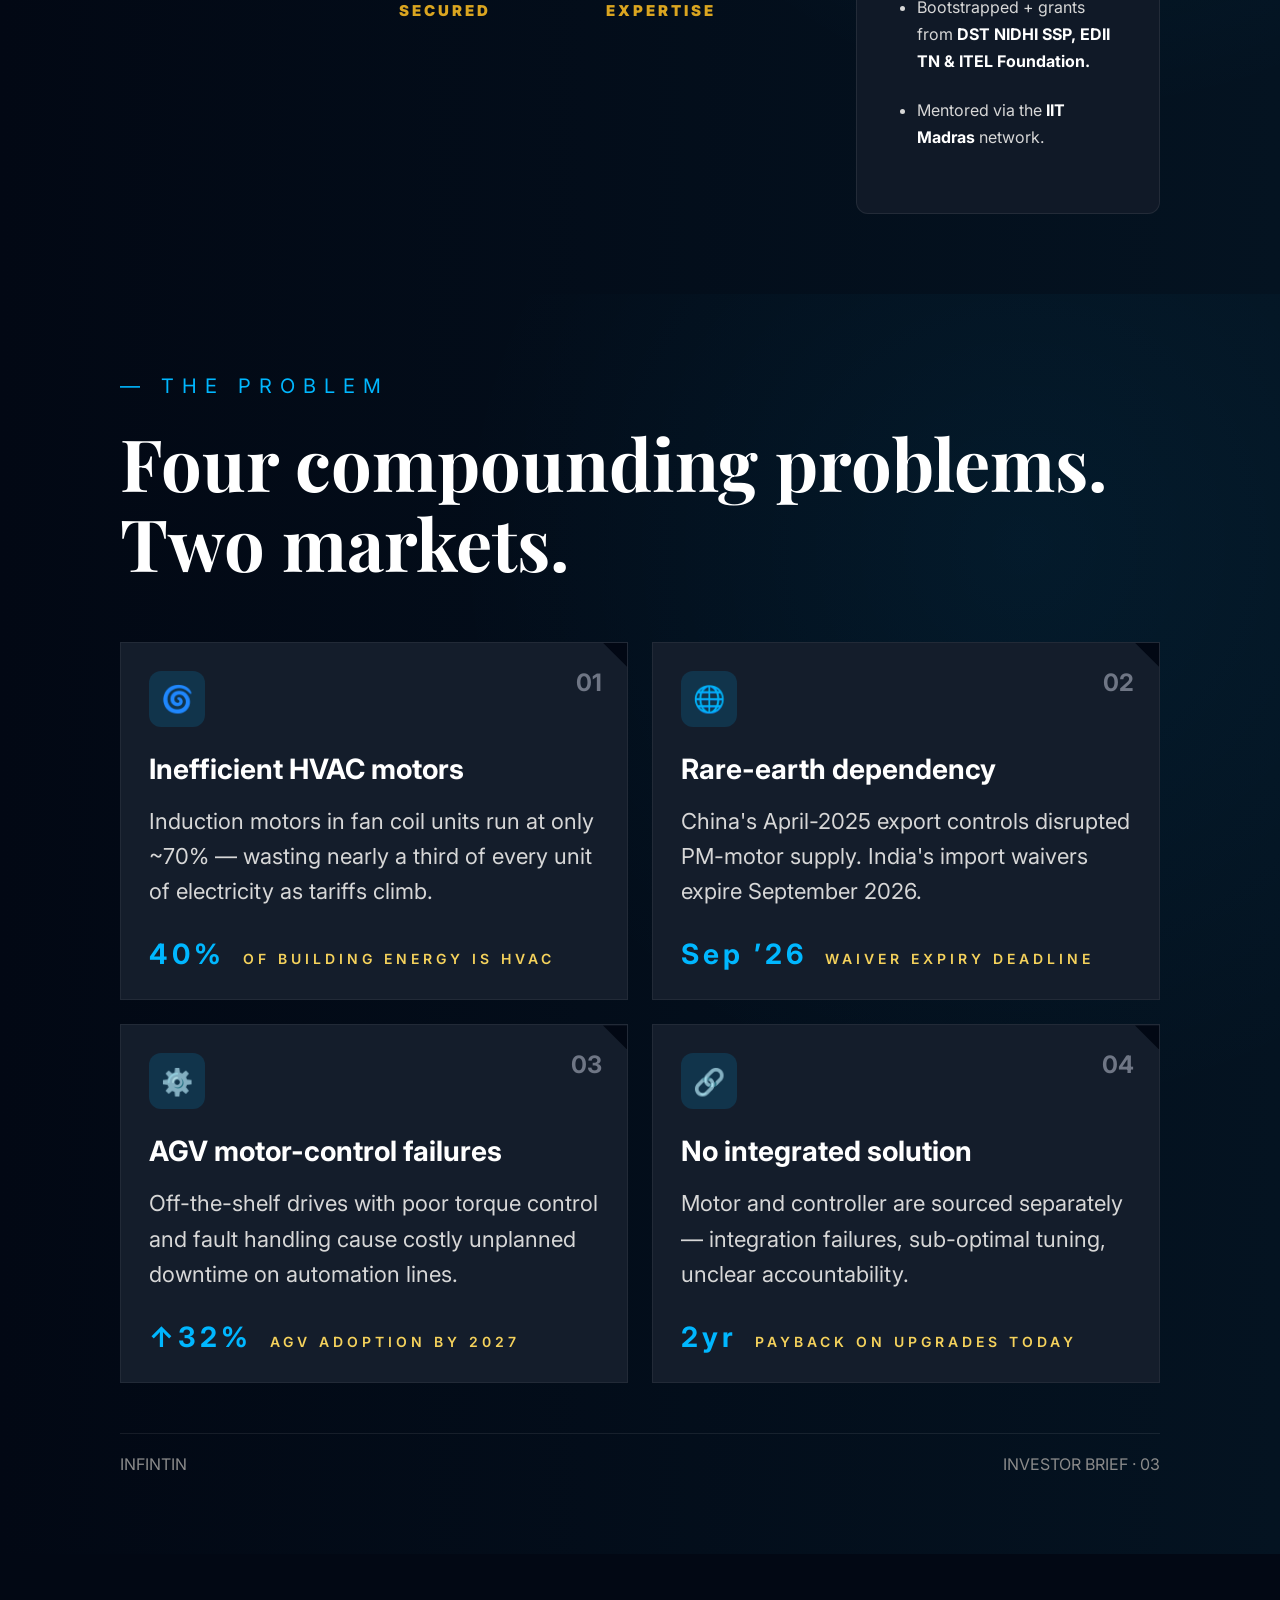
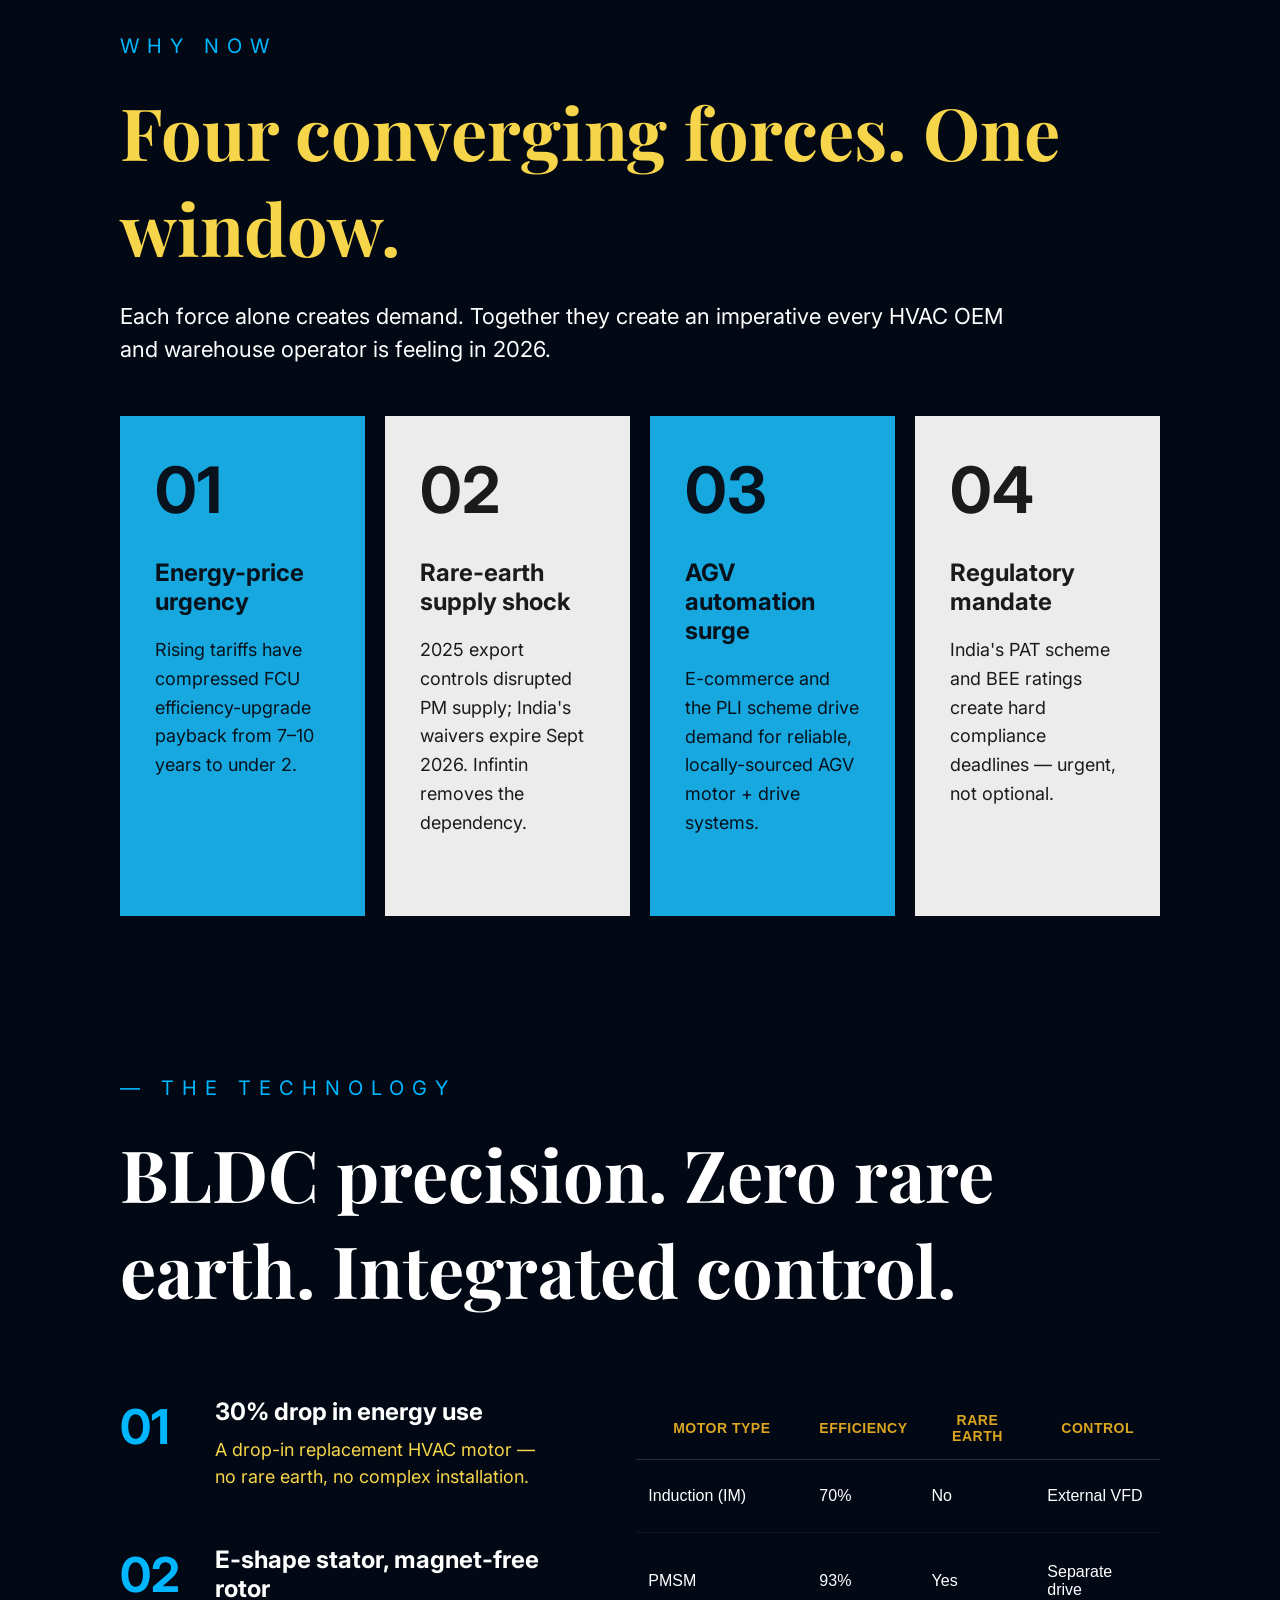
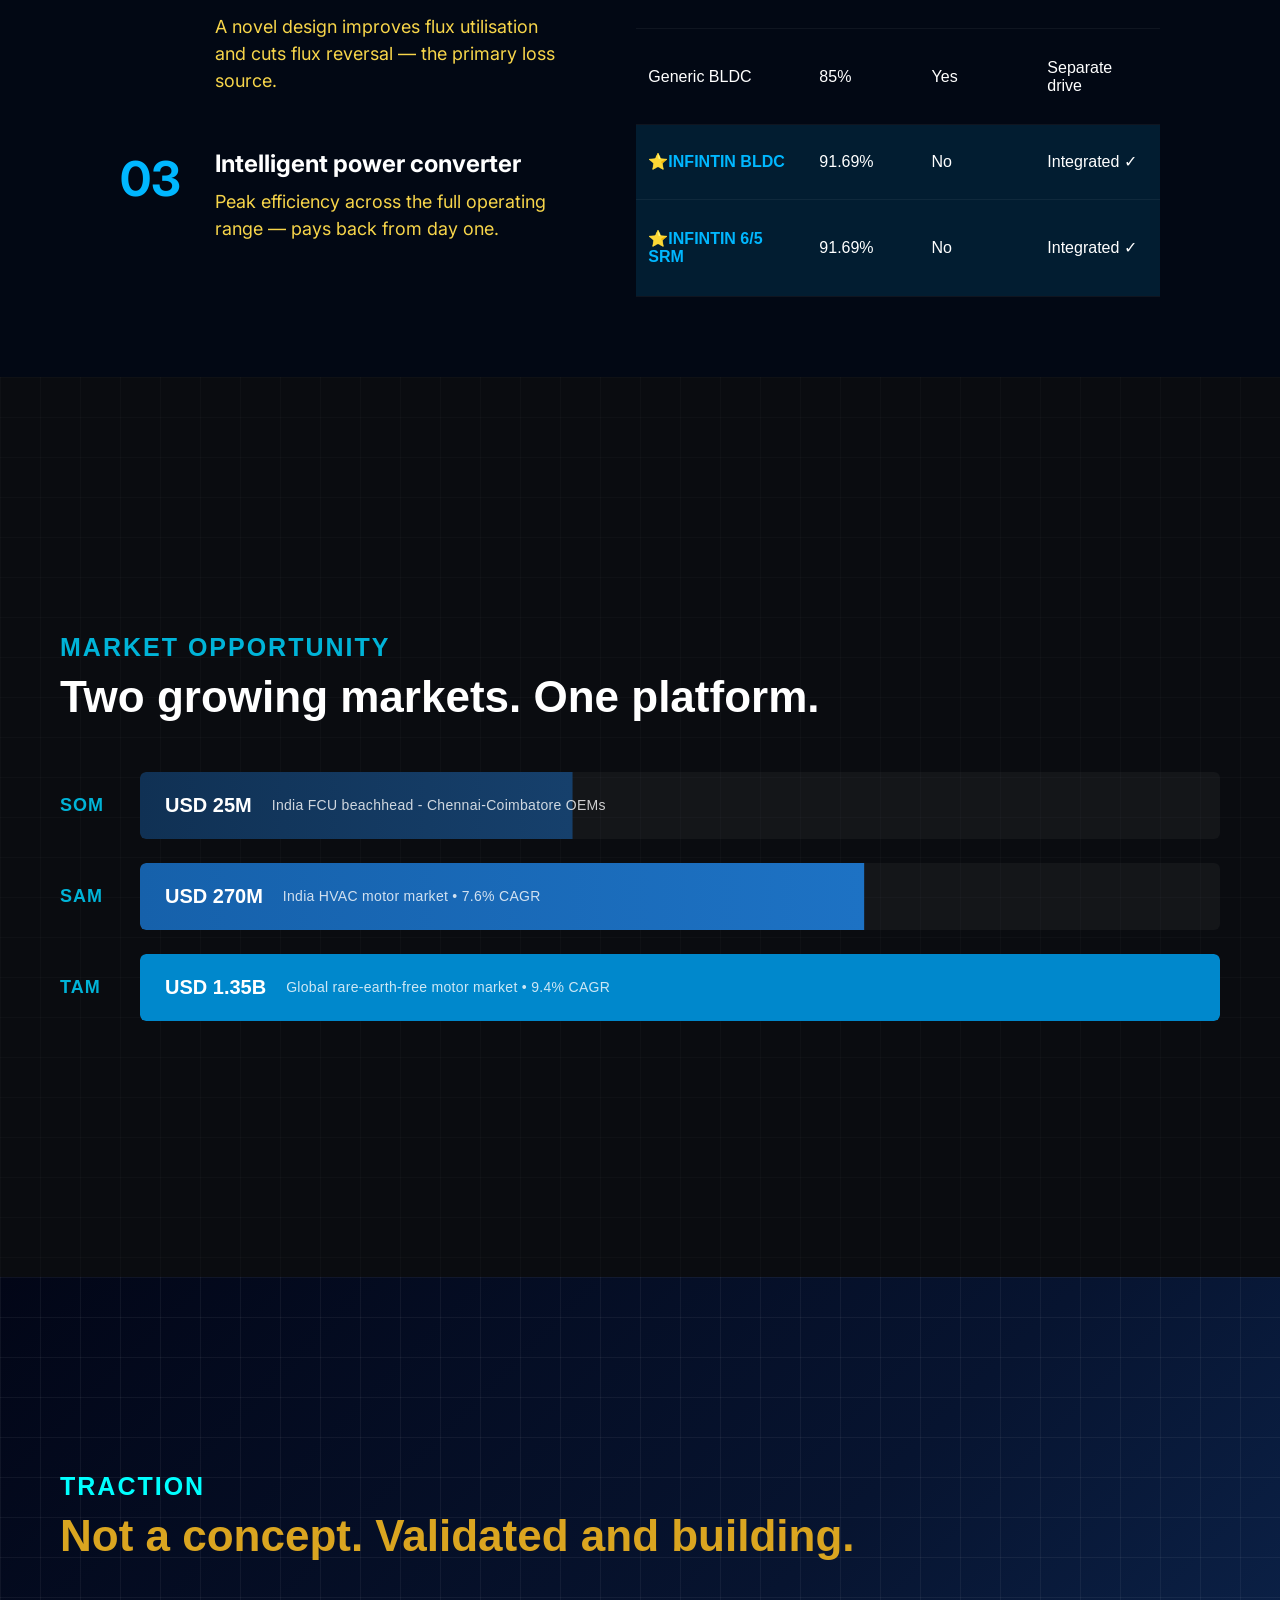
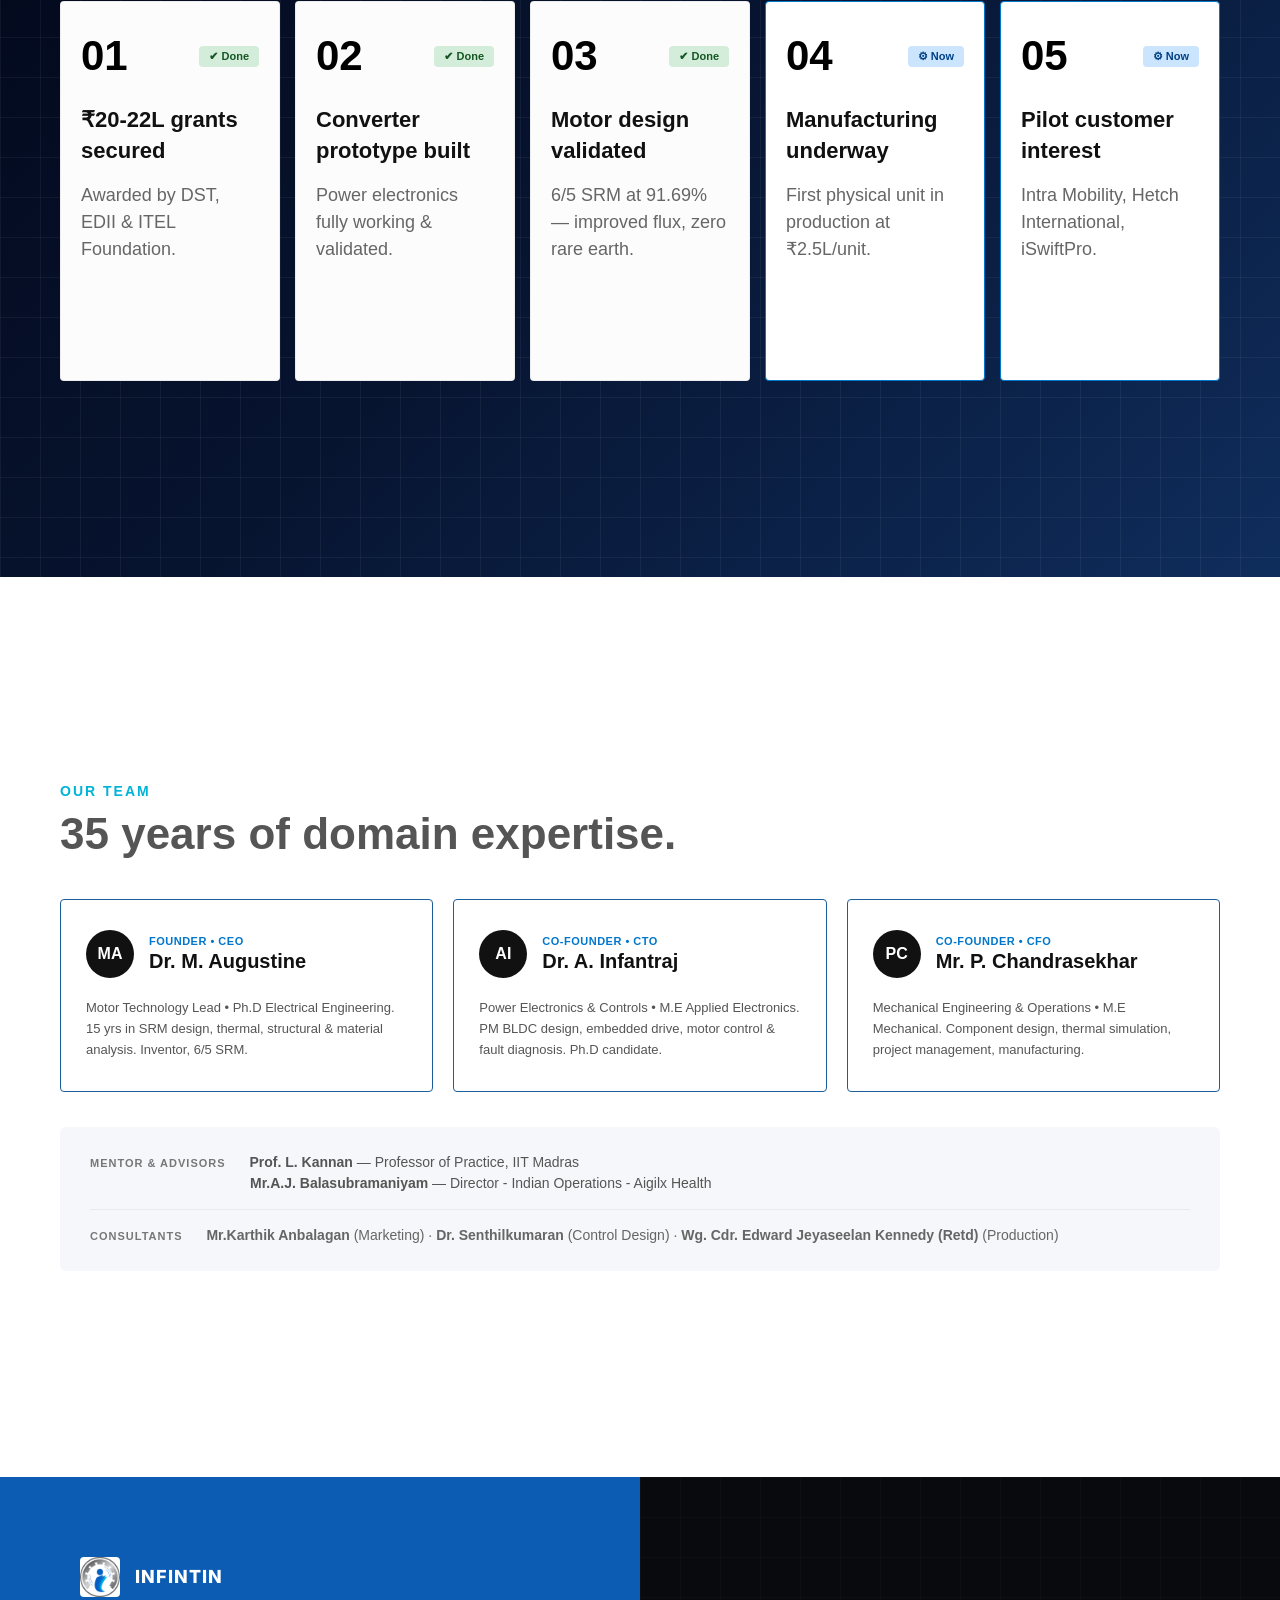
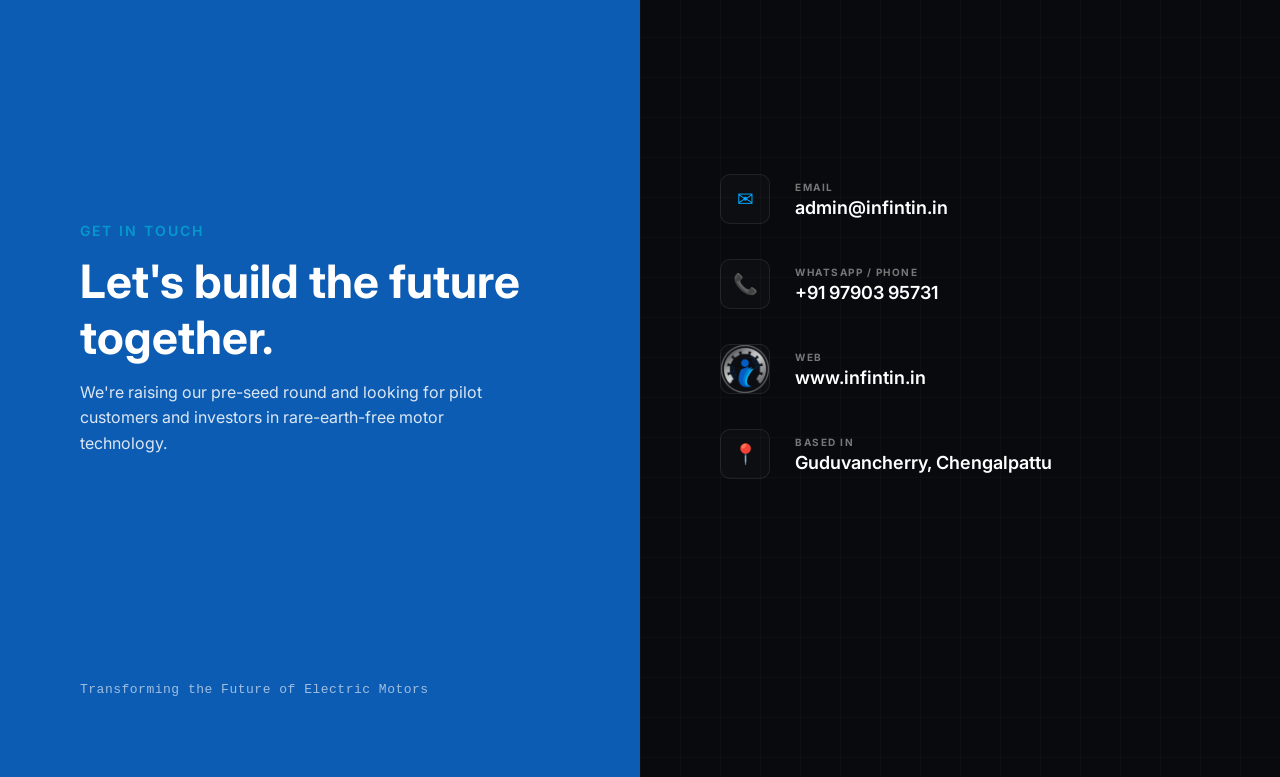
==== commit 92596f8d: "Added link to main page" ====
--- a/index.html
+++ b/index.html
@@ -1463,7 +1463,7 @@
                 <img src="./img_files/infintin.png" alt="Infintin Logo" class="logo-img" height="100px">
     
                 <div class="brand-text">
-                    <h2><a href="https://infintin.in/"> INFINTIN </a></h2>
+                    <h2 ><a href="https://infintin.in/" style="color: white; text-decoration: none;"> INFINTIN </a></h2>
                     <p>MOBILITY SOLUTIONS</p>
                 </div>
             </div>
